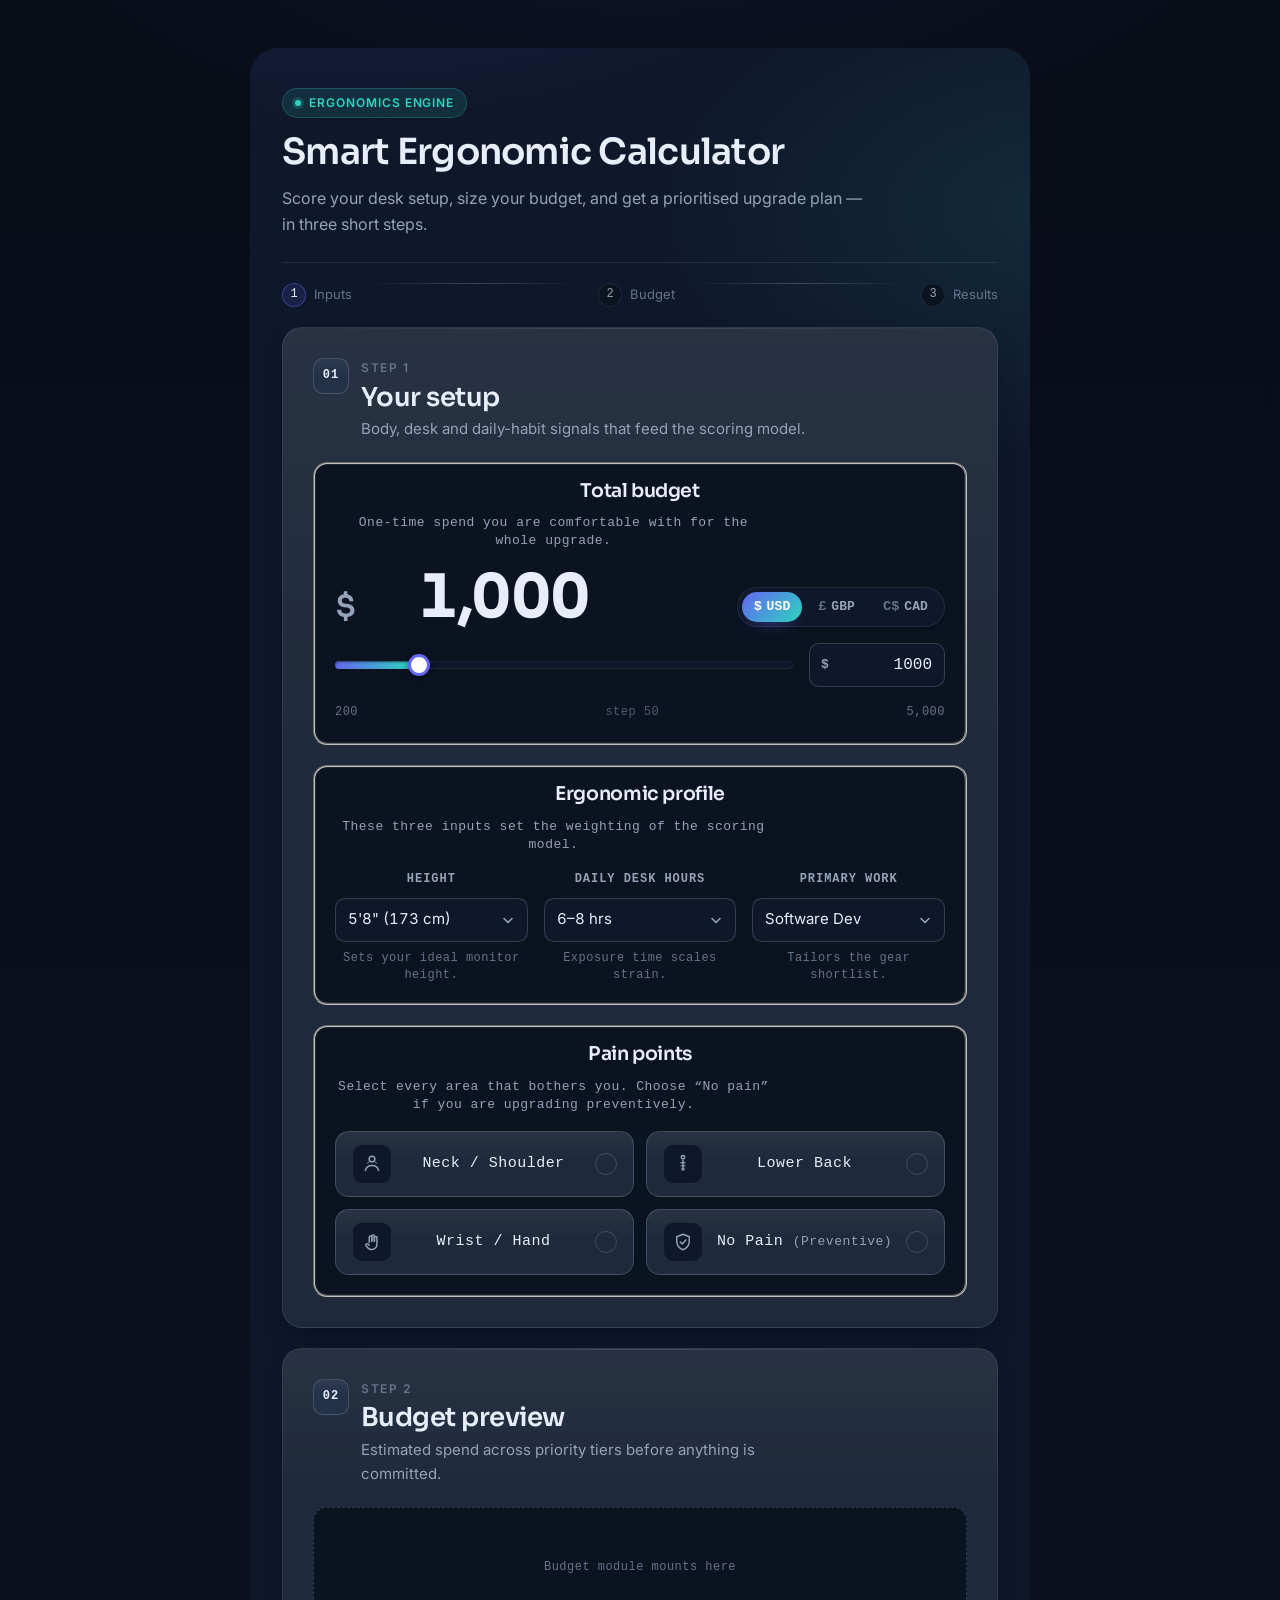
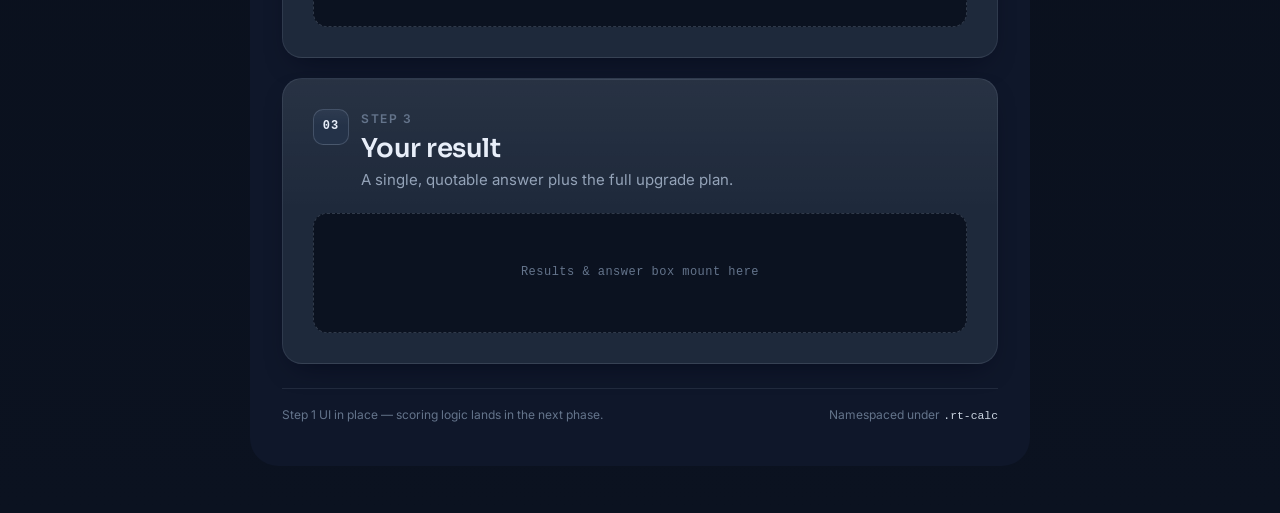
==== index.html @ cfd663d0 "Phase 2: Step 1 ergonomic profiling UI (budget, profile, pain cards) Co-authored-by: arena-agent <29" ====
<!DOCTYPE html>
<html lang="en">
<head>
  <meta charset="utf-8" />
  <meta name="viewport" content="width=device-width, initial-scale=1" />
  <title>Smart Ergonomic Calculator — Skeleton</title>
  <meta name="description" content="Step 1 scaffold: dark-mode shell and namespaced containers for the Smart Ergonomic Calculator." />

  <!-- Optional display + body faces. Falls back to the system stack offline. -->
  <link rel="preconnect" href="https://fonts.googleapis.com" />
  <link rel="preconnect" href="https://fonts.gstatic.com" crossorigin />
  <link href="https://fonts.googleapis.com/css2?family=Inter:wght@400;500;600;700&family=Sora:wght@500;600;700&display=swap" rel="stylesheet" />

  <!-- Plugin layers: tokens first, then scoped base. -->
  <link rel="stylesheet" href="assets/css/rt-tokens.css" />
  <link rel="stylesheet" href="assets/css/rt-calc.css" />

  <!-- Demo page only. Never shipped in the plugin. -->
  <link rel="stylesheet" href="assets/css/demo-page.css" />
</head>
<body class="rt-demo">
  <!--
    WordPress note: this exact block is what the shortcode / block will render.
    Everything visual is namespaced under .rt-calc, so no theme styles escape.
  -->
  <div class="rt-calc" id="rt-calculator" data-rt-calc>

    <!-- ---------- Masthead ---------- -->
    <header class="rt-calc__header">
      <span class="rt-calc__badge">Ergonomics Engine</span>
      <h1 class="rt-calc__title">Smart Ergonomic Calculator</h1>
      <p class="rt-calc__lede">
        Score your desk setup, size your budget, and get a prioritised
        upgrade plan — in three short steps.
      </p>
    </header>

    <!-- ---------- Static progress landmark ---------- -->
    <nav class="rt-calc__rail" aria-label="Calculator progress">
      <span class="rt-calc__rail-item">
        <span class="rt-calc__rail-num">1</span> Inputs
      </span>
      <span class="rt-calc__rail-sep" aria-hidden="true"></span>
      <span class="rt-calc__rail-item">
        <span class="rt-calc__rail-num">2</span> Budget
      </span>
      <span class="rt-calc__rail-sep" aria-hidden="true"></span>
      <span class="rt-calc__rail-item">
        <span class="rt-calc__rail-num">3</span> Results
      </span>
    </nav>

    <!-- ---------- Steps ---------- -->
    <div class="rt-calc__steps">

      <!-- Step 1: Inputs -->
      <section
        class="rt-calc__step"
        id="rt-step-1"
        data-step="1"
        aria-labelledby="rt-step-1-title"
      >
        <header class="rt-calc__step-head">
          <span class="rt-calc__step-index" aria-hidden="true">01</span>
          <div class="rt-calc__step-meta">
            <p class="rt-calc__step-eyebrow">Step 1</p>
            <h2 class="rt-calc__step-title" id="rt-step-1-title">Your setup</h2>
            <p class="rt-calc__step-sub">
              Body, desk and daily-habit signals that feed the scoring model.
            </p>
          </div>
        </header>

        <!-- Module mount point: Step 1 input module. -->
        <div class="rt-calc__slot" id="rt-slot-inputs">
          <form class="rt-inputs" id="rt-form-profile" novalidate>

            <!-- ========== Total budget ========== -->
            <fieldset class="rt-fieldset">
              <legend class="rt-fieldset__legend">Total budget</legend>
              <p class="rt-fieldset__hint" id="rt-budget-hint">
                One-time spend you are comfortable with for the whole upgrade.
              </p>

              <div class="rt-budget__head">
                <output
                  class="rt-budget__amount"
                  id="rt-budget-display"
                  for="rt-budget-range rt-budget-amount"
                  aria-live="polite"
                >
                  <span class="rt-cur rt-cur--usd">$</span><span class="rt-cur rt-cur--gbp">£</span><span class="rt-cur rt-cur--cad">C$</span><span class="rt-budget__value">1,000</span>
                </output>

                <div class="rt-seg" role="radiogroup" aria-label="Currency">
                  <label class="rt-seg__opt">
                    <input class="rt-seg__input rt-calc__sr-only" type="radio" name="rt-currency" id="rt-cur-usd" value="USD" checked />
                    <span class="rt-seg__label"><span aria-hidden="true">$</span> USD</span>
                  </label>
                  <label class="rt-seg__opt">
                    <input class="rt-seg__input rt-calc__sr-only" type="radio" name="rt-currency" id="rt-cur-gbp" value="GBP" />
                    <span class="rt-seg__label"><span aria-hidden="true">£</span> GBP</span>
                  </label>
                  <label class="rt-seg__opt">
                    <input class="rt-seg__input rt-calc__sr-only" type="radio" name="rt-currency" id="rt-cur-cad" value="CAD" />
                    <span class="rt-seg__label"><span aria-hidden="true">C$</span> CAD</span>
                  </label>
                </div>
              </div>

              <div class="rt-budget__control">
                <div class="rt-range-wrap">
                  <label class="rt-calc__sr-only" for="rt-budget-range">Budget amount slider</label>
                  <!-- --rt-range-fill is written by the controller in Phase 3; it mirrors value 1000. -->
                  <input
                    class="rt-range"
                    type="range"
                    id="rt-budget-range"
                    name="rt-budget-range"
                    min="200"
                    max="5000"
                    step="50"
                    value="1000"
                    style="--rt-range-fill: 16.7%"
                    aria-describedby="rt-budget-hint"
                  />
                </div>

                <div class="rt-input-group">
                  <span class="rt-input-group__prefix" aria-hidden="true"><span class="rt-cur rt-cur--usd">$</span><span class="rt-cur rt-cur--gbp">£</span><span class="rt-cur rt-cur--cad">C$</span></span>
                  <label class="rt-calc__sr-only" for="rt-budget-amount">Exact budget amount</label>
                  <input
                    class="rt-input"
                    type="number"
                    id="rt-budget-amount"
                    name="rt-budget-amount"
                    min="200"
                    max="5000"
                    step="50"
                    value="1000"
                    inputmode="numeric"
                    aria-describedby="rt-budget-hint"
                  />
                </div>
              </div>

              <p class="rt-budget__scale" id="rt-budget-scale">
                <span class="rt-budget__scale-min">200</span>
                <span class="rt-budget__scale-mid">step 50</span>
                <span class="rt-budget__scale-max">5,000</span>
              </p>
            </fieldset>

            <!-- ========== Ergonomic profile ========== -->
            <fieldset class="rt-fieldset">
              <legend class="rt-fieldset__legend">Ergonomic profile</legend>
              <p class="rt-fieldset__hint" id="rt-profile-hint">
                These three inputs set the weighting of the scoring model.
              </p>

              <div class="rt-field-grid">
                <div class="rt-field">
                  <label class="rt-field__label" for="rt-height">Height</label>
                  <div class="rt-select-wrap">
                    <select
                      class="rt-select"
                      id="rt-height"
                      name="rt-height"
                      aria-describedby="rt-height-hint"
                    >
                      <option value="152">5'0" (152 cm)</option>
                      <option value="157">5'2" (157 cm)</option>
                      <option value="163">5'4" (163 cm)</option>
                      <option value="168">5'6" (168 cm)</option>
                      <option value="173" selected>5'8" (173 cm)</option>
                      <option value="178">5'10" (178 cm)</option>
                      <option value="183">6'0" (183 cm)</option>
                      <option value="188">6'2" (188 cm)</option>
                      <option value="193">6'4" (193 cm)</option>
                    </select>
                    <svg class="rt-select__chevron" viewBox="0 0 16 16" fill="none" stroke="currentColor" stroke-width="1.6" stroke-linecap="round" stroke-linejoin="round" aria-hidden="true" focusable="false">
                      <path d="m4 6.5 4 4 4-4" />
                    </svg>
                  </div>
                  <p class="rt-field__hint" id="rt-height-hint">Sets your ideal monitor height.</p>
                </div>

                <div class="rt-field">
                  <label class="rt-field__label" for="rt-hours">Daily desk hours</label>
                  <div class="rt-select-wrap">
                    <select
                      class="rt-select"
                      id="rt-hours"
                      name="rt-hours"
                      aria-describedby="rt-hours-hint"
                    >
                      <option value="lt4">Under 4 hrs</option>
                      <option value="4to6">4–6 hrs</option>
                      <option value="6to8" selected>6–8 hrs</option>
                      <option value="8plus">8+ hrs</option>
                    </select>
                    <svg class="rt-select__chevron" viewBox="0 0 16 16" fill="none" stroke="currentColor" stroke-width="1.6" stroke-linecap="round" stroke-linejoin="round" aria-hidden="true" focusable="false">
                      <path d="m4 6.5 4 4 4-4" />
                    </svg>
                  </div>
                  <p class="rt-field__hint" id="rt-hours-hint">Exposure time scales strain.</p>
                </div>

                <div class="rt-field">
                  <label class="rt-field__label" for="rt-work">Primary work</label>
                  <div class="rt-select-wrap">
                    <select
                      class="rt-select"
                      id="rt-work"
                      name="rt-work"
                      aria-describedby="rt-work-hint"
                    >
                      <option value="software-dev" selected>Software Dev</option>
                      <option value="video-editing">Video Editing</option>
                      <option value="design">Design</option>
                      <option value="general-office">General Office</option>
                    </select>
                    <svg class="rt-select__chevron" viewBox="0 0 16 16" fill="none" stroke="currentColor" stroke-width="1.6" stroke-linecap="round" stroke-linejoin="round" aria-hidden="true" focusable="false">
                      <path d="m4 6.5 4 4 4-4" />
                    </svg>
                  </div>
                  <p class="rt-field__hint" id="rt-work-hint">Tailors the gear shortlist.</p>
                </div>
              </div>
            </fieldset>

            <!-- ========== Pain points ========== -->
            <fieldset class="rt-fieldset">
              <legend class="rt-fieldset__legend">Pain points</legend>
              <p class="rt-fieldset__hint" id="rt-pain-hint">
                Select every area that bothers you. Choose “No pain” if you are
                upgrading preventively.
              </p>

              <div class="rt-pain-grid" aria-describedby="rt-pain-hint">
                <label class="rt-pain-card">
                  <input class="rt-pain-card__input rt-calc__sr-only" type="checkbox" name="rt-pain" value="neck-shoulder" />
                  <span class="rt-pain-card__icon" aria-hidden="true">
                    <svg viewBox="0 0 24 24" fill="none" stroke="currentColor" stroke-width="1.6" stroke-linecap="round" stroke-linejoin="round" focusable="false">
                      <circle cx="12" cy="6.6" r="3.1" />
                      <path d="M4.8 19.2c.7-3.5 3.4-5.6 7.2-5.6s6.5 2.1 7.2 5.6" />
                      <path d="M8.4 9.9 6.9 11" opacity=".55" />
                      <path d="m15.6 9.9 1.5 1.1" opacity=".55" />
                    </svg>
                  </span>
                  <span class="rt-pain-card__label">Neck / Shoulder</span>
                  <span class="rt-pain-card__check" aria-hidden="true"></span>
                </label>

                <label class="rt-pain-card">
                  <input class="rt-pain-card__input rt-calc__sr-only" type="checkbox" name="rt-pain" value="lower-back" />
                  <span class="rt-pain-card__icon" aria-hidden="true">
                    <svg viewBox="0 0 24 24" fill="none" stroke="currentColor" stroke-width="1.6" stroke-linecap="round" stroke-linejoin="round" focusable="false">
                      <circle cx="12" cy="4.6" r="1.9" />
                      <path d="M12 8.2v10.6" />
                      <path d="M9.6 10.6h4.8M9.9 14h4.2M10.4 17.4h3.2" opacity=".7" />
                    </svg>
                  </span>
                  <span class="rt-pain-card__label">Lower Back</span>
                  <span class="rt-pain-card__check" aria-hidden="true"></span>
                </label>

                <label class="rt-pain-card">
                  <input class="rt-pain-card__input rt-calc__sr-only" type="checkbox" name="rt-pain" value="wrist-hand" />
                  <span class="rt-pain-card__icon" aria-hidden="true">
                    <svg viewBox="0 0 24 24" fill="none" stroke="currentColor" stroke-width="1.6" stroke-linecap="round" stroke-linejoin="round" focusable="false">
                      <path d="M9 12.4V6.9a1.4 1.4 0 0 1 2.8 0v4.4" />
                      <path d="M11.8 11.3V5.7a1.4 1.4 0 0 1 2.8 0v5.6" />
                      <path d="M14.6 11.3V7.4a1.4 1.4 0 0 1 2.8 0v7.1a5.6 5.6 0 0 1-5.6 5.6h-.9a4.4 4.4 0 0 1-3.3-1.5l-2.1-2.4a1.5 1.5 0 0 1 2.2-2l1.3 1.3" />
                    </svg>
                  </span>
                  <span class="rt-pain-card__label">Wrist / Hand</span>
                  <span class="rt-pain-card__check" aria-hidden="true"></span>
                </label>

                <!-- data-exclusive-group: the controller will clear the symptom
                     cards when this one is ticked (no JS yet). -->
                <label class="rt-pain-card rt-pain-card--preventive">
                  <input class="rt-pain-card__input rt-calc__sr-only" type="checkbox" name="rt-pain" value="no-pain" data-exclusive-group="rt-pain" />
                  <span class="rt-pain-card__icon" aria-hidden="true">
                    <svg viewBox="0 0 24 24" fill="none" stroke="currentColor" stroke-width="1.6" stroke-linecap="round" stroke-linejoin="round" focusable="false">
                      <path d="M12 3.6 5.2 6.3v5.1c0 4.2 2.8 7.3 6.8 9.1 4-1.8 6.8-4.9 6.8-9.1V6.3L12 3.6Z" />
                      <path d="m9.1 11.9 2.1 2.2 3.9-4.2" />
                    </svg>
                  </span>
                  <span class="rt-pain-card__label">No Pain <em>(Preventive)</em></span>
                  <span class="rt-pain-card__check" aria-hidden="true"></span>
                </label>
              </div>
            </fieldset>

          </form>
        </div>
      </section>

      <!-- Step 2: Budget Preview -->
      <section
        class="rt-calc__step"
        id="rt-step-2"
        data-step="2"
        aria-labelledby="rt-step-2-title"
      >
        <header class="rt-calc__step-head">
          <span class="rt-calc__step-index" aria-hidden="true">02</span>
          <div class="rt-calc__step-meta">
            <p class="rt-calc__step-eyebrow">Step 2</p>
            <h2 class="rt-calc__step-title" id="rt-step-2-title">Budget preview</h2>
            <p class="rt-calc__step-sub">
              Estimated spend across priority tiers before anything is committed.
            </p>
          </div>
        </header>

        <!-- Module mount point: budget breakdown lands here. -->
        <div class="rt-calc__slot" id="rt-slot-budget" data-empty="true">
          <span class="rt-calc__slot-hint">Budget module mounts here</span>
        </div>
      </section>

      <!-- Step 3: Results / AEO answer box -->
      <section
        class="rt-calc__step"
        id="rt-step-3"
        data-step="3"
        aria-labelledby="rt-step-3-title"
      >
        <header class="rt-calc__step-head">
          <span class="rt-calc__step-index" aria-hidden="true">03</span>
          <div class="rt-calc__step-meta">
            <p class="rt-calc__step-eyebrow">Step 3</p>
            <h2 class="rt-calc__step-title" id="rt-step-3-title">Your result</h2>
            <p class="rt-calc__step-sub">
              A single, quotable answer plus the full upgrade plan.
            </p>
          </div>
        </header>

        <!-- Module mount point: score + AEO answer box lands here. -->
        <div
          class="rt-calc__slot"
          id="rt-slot-results"
          data-empty="true"
          aria-live="polite"
        >
          <span class="rt-calc__slot-hint">Results &amp; answer box mount here</span>
        </div>
      </section>

    </div>

    <!-- ---------- Footnote ---------- -->
    <footer class="rt-calc__footer">
      <span>Step 1 UI in place — scoring logic lands in the next phase.</span>
      <span>Namespaced under <code>.rt-calc</code></span>
    </footer>

  </div>
</body>
</html>
---- assets/css/rt-tokens.css ----
/* ==========================================================================
   rt-tokens.css
   Smart Ergonomic Calculator — design tokens (layer 0)
   --------------------------------------------------------------------------
   Every token is declared on the namespaced root (.rt-calc) instead of :root,
   so the plugin never leaks variables into, or inherits them from, a theme.
   No component styles live in this file.
   ========================================================================== */

.rt-calc {
  color-scheme: dark;

  /* ---- Surfaces ---------------------------------------------------------- */
  --rt-bg: #0f172a;
  --rt-surface: #1e293b;
  --rt-surface-raised: #243248;
  --rt-surface-sunken: #0b1220;
  --rt-border: rgba(148, 163, 184, 0.14);
  --rt-border-strong: rgba(148, 163, 184, 0.28);

  /* ---- Text -------------------------------------------------------------- */
  --rt-text: #e8eef9;
  --rt-text-muted: #94a3b8;
  --rt-text-dim: #64748b;

  /* ---- Accents ----------------------------------------------------------- */
  --rt-accent: #6366f1;
  --rt-accent-strong: #4f46e5;
  --rt-accent-soft: rgba(99, 102, 241, 0.14);
  --rt-signal: #2dd4bf;
  --rt-signal-soft: rgba(45, 212, 191, 0.12);
  --rt-warn: #f59e0b;
  --rt-danger: #f87171;

  /* ---- Gradients & glows ------------------------------------------------- */
  --rt-grad-surface: linear-gradient(
    180deg,
    rgba(255, 255, 255, 0.045),
    rgba(255, 255, 255, 0) 46%
  );
  --rt-grad-accent: linear-gradient(135deg, #6366f1 0%, #2dd4bf 100%);
  --rt-grad-hairline: linear-gradient(
    90deg,
    transparent,
    rgba(148, 163, 184, 0.35),
    transparent
  );

  /* ---- Typography -------------------------------------------------------- */
  --rt-font-sans: "Inter", ui-sans-serif, system-ui, -apple-system,
    "Segoe UI", Roboto, "Helvetica Neue", Arial, sans-serif;
  --rt-font-display: "Sora", "Inter", ui-sans-serif, system-ui,
    -apple-system, "Segoe UI", sans-serif;
  --rt-font-mono: ui-monospace, SFMono-Regular, "JetBrains Mono", Menlo,
    Consolas, monospace;

  --rt-text-xs: 0.75rem;
  --rt-text-sm: 0.8125rem;
  --rt-text-base: 0.9375rem;
  --rt-text-md: 1rem;
  --rt-text-lg: clamp(1.0625rem, 0.4vw + 0.95rem, 1.1875rem);
  --rt-text-xl: clamp(1.25rem, 0.9vw + 1rem, 1.625rem);
  --rt-text-2xl: clamp(1.5rem, 1.6vw + 1.1rem, 2.25rem);

  --rt-leading-tight: 1.2;
  --rt-leading-snug: 1.4;
  --rt-leading-relaxed: 1.65;

  --rt-weight-regular: 400;
  --rt-weight-medium: 500;
  --rt-weight-semibold: 600;
  --rt-weight-bold: 700;

  --rt-tracking-tight: -0.02em;
  --rt-tracking-wide: 0.08em;
  --rt-tracking-wider: 0.14em;

  /* ---- Spacing scale (4pt) ----------------------------------------------- */
  --rt-space-1: 0.25rem;
  --rt-space-2: 0.5rem;
  --rt-space-3: 0.75rem;
  --rt-space-4: 1rem;
  --rt-space-5: 1.25rem;
  --rt-space-6: 1.5rem;
  --rt-space-8: 2rem;
  --rt-space-10: 2.5rem;
  --rt-space-12: 3rem;
  --rt-space-16: 4rem;

  /* ---- Radii ------------------------------------------------------------- */
  --rt-radius-xs: 6px;
  --rt-radius-sm: 10px;
  --rt-radius-md: 14px;
  --rt-radius-lg: 20px;
  --rt-radius-xl: 28px;
  --rt-radius-pill: 999px;

  /* ---- Elevation --------------------------------------------------------- */
  --rt-shadow-sm: 0 1px 2px rgba(2, 6, 23, 0.45);
  --rt-shadow-md: 0 12px 28px -14px rgba(2, 6, 23, 0.75);
  --rt-shadow-lg: 0 32px 64px -28px rgba(2, 6, 23, 0.9);
  --rt-glow-accent: 0 0 0 1px rgba(99, 102, 241, 0.3),
    0 18px 44px -20px rgba(99, 102, 241, 0.55);

  /* ---- Motion ------------------------------------------------------------ */
  --rt-ease: cubic-bezier(0.22, 0.61, 0.36, 1);
  --rt-ease-out: cubic-bezier(0.16, 1, 0.3, 1);
  --rt-dur-fast: 140ms;
  --rt-dur-base: 220ms;
  --rt-dur-slow: 420ms;

  /* ---- Layout ------------------------------------------------------------ */
  --rt-max-width: 780px;
  --rt-gutter: clamp(1rem, 3vw, 2rem);
  --rt-section-pad: clamp(1.25rem, 3vw, 1.875rem);
  --rt-border-width: 1px;
}
---- assets/css/rt-calc.css ----
/* ==========================================================================
   rt-calc.css
   Smart Ergonomic Calculator — scoped base + skeleton (layer 1)
   --------------------------------------------------------------------------
   Rules of engagement:
   1. Nothing outside `.rt-calc` is styled. No body/html resets, no h1-h6 base.
   2. All class names are prefixed with `rt-` so theme CSS cannot collide.
   3. This file is presentation only — no JavaScript, no component modules.
   ========================================================================== */

/* --------------------------------------------------------------------------
   1. Scoped reset
   -------------------------------------------------------------------------- */
.rt-calc,
.rt-calc *,
.rt-calc *::before,
.rt-calc *::after {
  box-sizing: border-box;
}

.rt-calc {
  margin: 0;
  padding: 0;
}

.rt-calc :where(p, h1, h2, h3, h4, figure, ol, ul, dl, dd) {
  margin: 0;
  padding: 0;
}

.rt-calc :where(ol, ul) {
  list-style: none;
}

.rt-calc :where(button, input, select, textarea) {
  font: inherit;
  color: inherit;
}

.rt-calc :where(svg) {
  display: block;
  max-width: 100%;
}

.rt-calc :where(a) {
  color: var(--rt-signal);
  text-decoration-thickness: 1px;
  text-underline-offset: 0.22em;
}

/* --------------------------------------------------------------------------
   2. Root shell
   -------------------------------------------------------------------------- */
.rt-calc {
  /* Gives the block its own stacking + containing context inside any theme. */
  position: relative;
  isolation: isolate;
  display: block;

  width: 100%;
  max-width: var(--rt-max-width);
  margin-inline: auto;
  padding: clamp(1.25rem, 4vw, 2.5rem) var(--rt-gutter);

  font-family: var(--rt-font-sans);
  font-size: var(--rt-text-base);
  font-weight: var(--rt-weight-regular);
  line-height: var(--rt-leading-relaxed);
  color: var(--rt-text);
  letter-spacing: 0;

  background-color: var(--rt-bg);
  /* Faint aurora so the flat navy never reads as a dead panel. */
  background-image:
    radial-gradient(
      60rem 30rem at 12% -10%,
      rgba(99, 102, 241, 0.16),
      transparent 60%
    ),
    radial-gradient(
      45rem 26rem at 105% 8%,
      rgba(45, 212, 191, 0.1),
      transparent 62%
    );
  border-radius: var(--rt-radius-xl);
  -webkit-font-smoothing: antialiased;
  -moz-osx-font-smoothing: grayscale;
  text-rendering: optimizeLegibility;
}

/* Headings inherit the display face; size is set per component. */
.rt-calc :where(h1, h2, h3) {
  font-family: var(--rt-font-display);
  font-weight: var(--rt-weight-semibold);
  line-height: var(--rt-leading-tight);
  letter-spacing: var(--rt-tracking-tight);
  color: var(--rt-text);
}

/* --------------------------------------------------------------------------
   3. Masthead
   -------------------------------------------------------------------------- */
.rt-calc__header {
  display: grid;
  gap: var(--rt-space-3);
  padding-bottom: var(--rt-space-6);
  border-bottom: var(--rt-border-width) solid var(--rt-border);
}

.rt-calc__badge {
  justify-self: start;
  display: inline-flex;
  align-items: center;
  gap: var(--rt-space-2);
  padding: var(--rt-space-1) var(--rt-space-3);
  font-size: var(--rt-text-xs);
  font-weight: var(--rt-weight-semibold);
  letter-spacing: var(--rt-tracking-wide);
  text-transform: uppercase;
  color: var(--rt-signal);
  background-color: var(--rt-signal-soft);
  border: var(--rt-border-width) solid rgba(45, 212, 191, 0.24);
  border-radius: var(--rt-radius-pill);
}

.rt-calc__badge::before {
  content: "";
  width: 6px;
  height: 6px;
  border-radius: 50%;
  background-color: currentColor;
  box-shadow: 0 0 0 3px rgba(45, 212, 191, 0.18);
}

.rt-calc__title {
  font-size: var(--rt-text-2xl);
  max-width: 24ch;
}

.rt-calc__lede {
  max-width: 58ch;
  font-size: var(--rt-text-md);
  color: var(--rt-text-muted);
}

/* --------------------------------------------------------------------------
   4. Static step rail (no JS — purely a progress landmark)
   -------------------------------------------------------------------------- */
.rt-calc__rail {
  display: flex;
  flex-wrap: wrap;
  gap: var(--rt-space-2) var(--rt-space-4);
  padding-block: var(--rt-space-5);
  font-size: var(--rt-text-sm);
  color: var(--rt-text-dim);
}

.rt-calc__rail-item {
  display: inline-flex;
  align-items: center;
  gap: var(--rt-space-2);
}

.rt-calc__rail-num {
  display: grid;
  place-items: center;
  width: 1.5rem;
  height: 1.5rem;
  font-family: var(--rt-font-mono);
  font-size: var(--rt-text-xs);
  color: var(--rt-text-muted);
  background-color: var(--rt-surface-sunken);
  border: var(--rt-border-width) solid var(--rt-border);
  border-radius: 50%;
}

.rt-calc__rail-item:first-child .rt-calc__rail-num {
  color: var(--rt-text);
  background-color: var(--rt-accent-soft);
  border-color: rgba(99, 102, 241, 0.42);
}

.rt-calc__rail-sep {
  flex: 1 1 1.5rem;
  min-width: 1.5rem;
  height: 1px;
  background-image: var(--rt-grad-hairline);
}

/* --------------------------------------------------------------------------
   5. Step containers
   -------------------------------------------------------------------------- */
.rt-calc__steps {
  display: grid;
  gap: var(--rt-space-5);
}

.rt-calc__step {
  position: relative;
  display: grid;
  gap: var(--rt-space-5);
  padding: var(--rt-section-pad);

  background-color: var(--rt-surface);
  background-image: var(--rt-grad-surface);
  border: var(--rt-border-width) solid var(--rt-border);
  border-radius: var(--rt-radius-lg);
  box-shadow: var(--rt-shadow-md);
}

/* Hairline highlight along the top edge of each card. */
.rt-calc__step::before {
  content: "";
  position: absolute;
  inset: 0 0 auto;
  height: 1px;
  background-image: var(--rt-grad-hairline);
  border-top-left-radius: inherit;
  border-top-right-radius: inherit;
  opacity: 0.6;
  pointer-events: none;
}

.rt-calc__step-head {
  display: flex;
  align-items: flex-start;
  gap: var(--rt-space-3);
}

.rt-calc__step-index {
  flex: none;
  display: grid;
  place-items: center;
  min-width: 2.25rem;
  height: 2.25rem;
  padding-inline: var(--rt-space-2);

  font-family: var(--rt-font-mono);
  font-size: var(--rt-text-xs);
  font-weight: var(--rt-weight-semibold);
  letter-spacing: var(--rt-tracking-wide);
  color: var(--rt-text);

  background-image: var(--rt-grad-surface);
  background-color: var(--rt-surface-raised);
  border: var(--rt-border-width) solid var(--rt-border-strong);
  border-radius: var(--rt-radius-sm);
}

.rt-calc__step-meta {
  display: grid;
  gap: var(--rt-space-1);
  min-width: 0;
}

.rt-calc__step-eyebrow {
  font-size: var(--rt-text-xs);
  font-weight: var(--rt-weight-semibold);
  letter-spacing: var(--rt-tracking-wider);
  text-transform: uppercase;
  color: var(--rt-text-dim);
}

.rt-calc__step-title {
  font-size: var(--rt-text-xl);
}

.rt-calc__step-sub {
  font-size: var(--rt-text-base);
  color: var(--rt-text-muted);
  max-width: 52ch;
}

/* --------------------------------------------------------------------------
   6. Mount points — intentionally empty until their modules land
   -------------------------------------------------------------------------- */
.rt-calc__slot {
  display: grid;
  place-items: center;
  min-height: 7.5rem;
  padding: var(--rt-space-4);

  font-family: var(--rt-font-mono);
  font-size: var(--rt-text-xs);
  letter-spacing: 0.04em;
  color: var(--rt-text-dim);
  text-align: center;

  background-color: var(--rt-surface-sunken);
  border: 1px dashed var(--rt-border-strong);
  border-radius: var(--rt-radius-md);
}

/* Empty slots show their hint; populated slots drop straight into the layout. */
.rt-calc__slot:not([data-empty="true"]) {
  display: block;
  min-height: 0;
  padding: 0;
  background: none;
  border: 0;
}

.rt-calc__slot[data-empty="true"] > :not(.rt-calc__slot-hint) {
  display: none;
}

.rt-calc__slot-hint {
  max-width: 34ch;
  line-height: var(--rt-leading-snug);
}

/* --------------------------------------------------------------------------
   7. Footnote
   -------------------------------------------------------------------------- */
.rt-calc__footer {
  display: flex;
  flex-wrap: wrap;
  gap: var(--rt-space-2) var(--rt-space-4);
  justify-content: space-between;
  margin-top: var(--rt-space-6);
  padding-top: var(--rt-space-4);
  font-size: var(--rt-text-xs);
  color: var(--rt-text-dim);
  border-top: var(--rt-border-width) solid var(--rt-border);
}

/* --------------------------------------------------------------------------
   8. States & preferences
   -------------------------------------------------------------------------- */
.rt-calc :where(a, button, input, select, textarea, [tabindex]):focus-visible {
  outline: 2px solid var(--rt-signal);
  outline-offset: 2px;
  border-radius: var(--rt-radius-xs);
}

/* Screen-reader utility, scoped to the plugin. */
.rt-calc__sr-only {
  position: absolute;
  width: 1px;
  height: 1px;
  margin: -1px;
  padding: 0;
  overflow: hidden;
  clip-path: inset(50%);
  white-space: nowrap;
  border: 0;
}

@media (prefers-reduced-motion: reduce) {
  .rt-calc *,
  .rt-calc *::before,
  .rt-calc *::after {
    animation-duration: 0.01ms !important;
    animation-iteration-count: 1 !important;
    transition-duration: 0.01ms !important;
    scroll-behavior: auto !important;
  }
}

/* ==========================================================================
   9. STEP 1 — ERGONOMIC PROFILING
   --------------------------------------------------------------------------
   Module styles for #rt-slot-inputs. Still presentation-only: nothing here
   depends on JS. Selection states are driven by :checked where CSS alone can
   express them; the slider track fill uses --rt-range-fill (defaulted below)
   so the controller only has to write one custom property later.
   ========================================================================== */

.rt-inputs {
  display: grid;
  gap: var(--rt-space-5);
}

/* --------------------------------------------------------------------------
   9.1 Fieldsets — sections inside the Step 1 card
   -------------------------------------------------------------------------- */
.rt-fieldset {
  display: grid;
  gap: var(--rt-space-4);
  min-width: 0; /* stops fieldsets from refusing to shrink in grid/flex */
  margin: 0;
  padding: var(--rt-space-5);
  padding-top: var(--rt-space-4);

  background-color: var(--rt-surface-sunken);
  /* Inset ring instead of a real border: a legend would otherwise notch a
     border, and this keeps the panel edge pixel-identical in every engine. */
  box-shadow: inset 0 0 0 var(--rt-border-width) var(--rt-border);
  border-radius: var(--rt-radius-md);
}

.rt-fieldset__legend {
  /* Floated out of the border so it reads as a section label, not a notch. */
  float: left;
  width: 100%;
  margin: 0;
  padding: 0;
  font-family: var(--rt-font-display);
  font-size: var(--rt-text-lg);
  font-weight: var(--rt-weight-semibold);
  line-height: var(--rt-leading-tight);
  letter-spacing: var(--rt-tracking-tight);
  color: var(--rt-text);
}

.rt-fieldset__legend + * {
  clear: both;
}

.rt-fieldset__hint {
  margin-top: calc(var(--rt-space-1) * -1);
  font-size: var(--rt-text-sm);
  line-height: var(--rt-leading-snug);
  color: var(--rt-text-muted);
  max-width: 56ch;
}

/* --------------------------------------------------------------------------
   9.2 Budget head — big amount + currency toggle
   -------------------------------------------------------------------------- */
.rt-budget__head {
  display: flex;
  flex-wrap: wrap;
  align-items: flex-end;
  justify-content: space-between;
  gap: var(--rt-space-4);
}

.rt-budget__amount {
  display: inline-flex;
  align-items: baseline;
  gap: 0.08em;
  font-family: var(--rt-font-display);
  font-size: clamp(2.5rem, 8vw, 3.75rem);
  font-weight: var(--rt-weight-bold);
  line-height: 1;
  letter-spacing: -0.03em;
  font-variant-numeric: tabular-nums;
  color: var(--rt-text);
}

.rt-budget__value {
  /* Tabular + fixed min-width keeps the digits from jittering on change. */
  min-width: 5ch;
  text-align: right;
}

/* Currency glyphs: exactly one is visible, chosen by :has() on the radios.
   Fallback (no :has()) simply shows all three glyphs — layout still holds. */
.rt-cur {
  font-size: 0.52em;
  font-weight: var(--rt-weight-semibold);
  color: var(--rt-text-muted);
}

.rt-cur--gbp,
.rt-cur--cad {
  display: none;
}

.rt-calc:has(#rt-cur-gbp:checked) .rt-cur--usd,
.rt-calc:has(#rt-cur-cad:checked) .rt-cur--usd,
.rt-calc:has(#rt-cur-gbp:checked) .rt-cur--cad,
.rt-calc:has(#rt-cur-cad:checked) .rt-cur--gbp {
  display: none;
}

.rt-calc:has(#rt-cur-gbp:checked) .rt-cur--gbp,
.rt-calc:has(#rt-cur-cad:checked) .rt-cur--cad {
  display: inline;
}

/* --------------------------------------------------------------------------
   9.3 Segmented control — currency
   -------------------------------------------------------------------------- */
.rt-seg {
  display: inline-flex;
  gap: var(--rt-space-1);
  padding: var(--rt-space-1);
  background-color: var(--rt-bg);
  border: var(--rt-border-width) solid var(--rt-border);
  border-radius: var(--rt-radius-pill);
  box-shadow: var(--rt-shadow-sm);
}

.rt-seg__opt {
  display: flex;
  cursor: pointer;
}

.rt-seg__label {
  display: inline-flex;
  align-items: center;
  gap: 0.35em;
  padding: var(--rt-space-2) var(--rt-space-3);
  font-size: var(--rt-text-sm);
  font-weight: var(--rt-weight-semibold);
  line-height: 1;
  letter-spacing: 0.01em;
  color: var(--rt-text-muted);
  border-radius: var(--rt-radius-pill);
  transition: color var(--rt-dur-fast) var(--rt-ease),
    background-color var(--rt-dur-fast) var(--rt-ease);
}

.rt-seg__label > span {
  font-size: 1.05em;
  color: var(--rt-text-dim);
  transition: color var(--rt-dur-fast) var(--rt-ease);
}

.rt-seg__opt:hover .rt-seg__label {
  color: var(--rt-text);
  background-color: rgba(148, 163, 184, 0.08);
}

.rt-seg__input:checked + .rt-seg__label {
  color: #fff;
  background-color: var(--rt-accent);
  background-image: var(--rt-grad-accent);
  box-shadow: 0 6px 18px -10px rgba(99, 102, 241, 0.9);
}

.rt-seg__input:checked + .rt-seg__label > span {
  color: #fff;
}

.rt-seg__input:focus-visible + .rt-seg__label {
  outline: 2px solid var(--rt-signal);
  outline-offset: 2px;
}

/* --------------------------------------------------------------------------
   9.4 Budget control — slider + synced number input
   -------------------------------------------------------------------------- */
.rt-budget__control {
  display: grid;
  gap: var(--rt-space-4);
  align-items: center;
}

.rt-range-wrap {
  display: flex;
  align-items: center;
  min-width: 0;
}

/* Base field chrome, shared by the number input. */
.rt-input {
  width: 100%;
  min-height: 2.75rem;
  padding: var(--rt-space-2) var(--rt-space-3);
  font-family: var(--rt-font-mono);
  font-size: var(--rt-text-md);
  font-weight: var(--rt-weight-medium);
  font-variant-numeric: tabular-nums;
  color: var(--rt-text);
  text-align: right;
  background-color: var(--rt-bg);
  border: var(--rt-border-width) solid var(--rt-border-strong);
  border-radius: var(--rt-radius-sm);
  transition: border-color var(--rt-dur-fast) var(--rt-ease),
    box-shadow var(--rt-dur-fast) var(--rt-ease);
}

.rt-input:hover {
  border-color: rgba(148, 163, 184, 0.4);
}

.rt-input:focus {
  outline: none;
  border-color: var(--rt-accent);
  box-shadow: 0 0 0 3px var(--rt-accent-soft);
}

/* Kill the spinner: value is stepped by the slider and keyboard arrows. */
.rt-input::-webkit-outer-spin-button,
.rt-input::-webkit-inner-spin-button {
  -webkit-appearance: none;
  appearance: none;
  margin: 0;
}

.rt-input[type="number"] {
  -moz-appearance: textfield;
  appearance: textfield;
}

.rt-input-group {
  position: relative;
  display: flex;
  align-items: center;
  flex: 0 0 auto;
  width: 8.5rem;
}

.rt-input-group__prefix {
  position: absolute;
  left: var(--rt-space-3);
  font-family: var(--rt-font-mono);
  font-size: var(--rt-text-sm);
  color: var(--rt-text-muted);
  pointer-events: none;
}

.rt-input-group .rt-input {
  padding-left: 2.6rem;
}

.rt-input-group__prefix .rt-cur {
  font-size: 1em;
  color: var(--rt-text-muted);
}

/* Custom range — track, fill and thumb. */
.rt-range {
  --rt-range-fill: 16.7%; /* default: (1000 - 200) / (5000 - 200) */
  width: 100%;
  height: 1.75rem;
  margin: 0;
  padding: 0;
  background: transparent;
  -webkit-appearance: none;
  appearance: none;
  cursor: pointer;
}

.rt-range::-webkit-slider-runnable-track {
  height: 0.5rem;
  border-radius: var(--rt-radius-pill);
  background-color: var(--rt-bg);
  background-image: linear-gradient(
      90deg,
      var(--rt-accent) 0%,
      var(--rt-signal) 100%
    ),
    linear-gradient(var(--rt-bg), var(--rt-bg));
  background-repeat: no-repeat;
  background-size: var(--rt-range-fill) 100%, 100% 100%;
  box-shadow: inset 0 0 0 1px var(--rt-border),
    inset 0 1px 2px rgba(2, 6, 23, 0.7);
}

.rt-range::-moz-range-track {
  height: 0.5rem;
  border-radius: var(--rt-radius-pill);
  background-color: var(--rt-bg);
  box-shadow: inset 0 0 0 1px var(--rt-border),
    inset 0 1px 2px rgba(2, 6, 23, 0.7);
}

.rt-range::-moz-range-progress {
  height: 0.5rem;
  border-radius: var(--rt-radius-pill);
  background-image: var(--rt-grad-accent);
}

.rt-range::-webkit-slider-thumb {
  -webkit-appearance: none;
  appearance: none;
  width: 1.375rem;
  height: 1.375rem;
  margin-top: -0.4375rem; /* (track 8px - thumb 22px) / 2 */
  border-radius: 50%;
  background-color: #fff;
  border: 3px solid var(--rt-accent);
  box-shadow: 0 2px 10px -2px rgba(2, 6, 23, 0.9),
    0 0 0 0 rgba(99, 102, 241, 0.35);
  transition: box-shadow var(--rt-dur-fast) var(--rt-ease),
    transform var(--rt-dur-fast) var(--rt-ease);
}

.rt-range::-moz-range-thumb {
  width: 1.375rem;
  height: 1.375rem;
  border-radius: 50%;
  background-color: #fff;
  border: 3px solid var(--rt-accent);
  box-shadow: 0 2px 10px -2px rgba(2, 6, 23, 0.9);
  transition: box-shadow var(--rt-dur-fast) var(--rt-ease),
    transform var(--rt-dur-fast) var(--rt-ease);
}

.rt-range:hover::-webkit-slider-thumb {
  box-shadow: 0 2px 10px -2px rgba(2, 6, 23, 0.9),
    0 0 0 6px rgba(99, 102, 241, 0.16);
}

.rt-range:hover::-moz-range-thumb {
  box-shadow: 0 2px 10px -2px rgba(2, 6, 23, 0.9),
    0 0 0 6px rgba(99, 102, 241, 0.16);
}

.rt-range:focus-visible {
  /* The thumb carries the ring; a boxy outline around the whole strip reads
     as a bug on a full-bleed slider. */
  outline: none;
}

.rt-range:focus-visible::-webkit-slider-thumb {
  outline: 2px solid var(--rt-signal);
  outline-offset: 3px;
}

.rt-range:focus-visible::-moz-range-thumb {
  outline: 2px solid var(--rt-signal);
  outline-offset: 3px;
}

.rt-budget__scale {
  display: flex;
  justify-content: space-between;
  gap: var(--rt-space-3);
  font-family: var(--rt-font-mono);
  font-size: var(--rt-text-xs);
  letter-spacing: 0.04em;
  color: var(--rt-text-dim);
}

.rt-budget__scale-mid {
  color: var(--rt-text-dim);
  opacity: 0.75;
}

/* --------------------------------------------------------------------------
   9.5 Field grid — dropdowns
   -------------------------------------------------------------------------- */
.rt-field-grid {
  display: grid;
  grid-template-columns: 1fr;
  gap: var(--rt-space-4);
}

.rt-field {
  display: grid;
  gap: var(--rt-space-2);
  min-width: 0;
}

.rt-field__label {
  font-size: var(--rt-text-xs);
  font-weight: var(--rt-weight-semibold);
  letter-spacing: var(--rt-tracking-wide);
  text-transform: uppercase;
  color: var(--rt-text-muted);
}

.rt-field__hint {
  font-size: var(--rt-text-xs);
  line-height: var(--rt-leading-snug);
  color: var(--rt-text-dim);
}

.rt-select-wrap {
  position: relative;
  display: block;
}

.rt-select {
  width: 100%;
  min-height: 2.75rem;
  padding: var(--rt-space-2) 2.5rem var(--rt-space-2) var(--rt-space-3);
  font-family: var(--rt-font-sans);
  font-size: var(--rt-text-base);
  font-variant-numeric: tabular-nums;
  color: var(--rt-text);
  background-color: var(--rt-bg);
  border: var(--rt-border-width) solid var(--rt-border-strong);
  border-radius: var(--rt-radius-sm);
  -webkit-appearance: none;
  appearance: none;
  cursor: pointer;
  transition: border-color var(--rt-dur-fast) var(--rt-ease),
    box-shadow var(--rt-dur-fast) var(--rt-ease);
}

.rt-select:hover {
  border-color: rgba(148, 163, 184, 0.4);
}

.rt-select:focus {
  outline: none;
  border-color: var(--rt-accent);
  box-shadow: 0 0 0 3px var(--rt-accent-soft);
}

/* Native dropdown list stays legible in dark mode on Chrome/Edge. */
.rt-select option {
  color: var(--rt-text);
  background-color: var(--rt-surface);
}

.rt-select__chevron {
  position: absolute;
  top: 50%;
  right: var(--rt-space-3);
  width: 1rem;
  height: 1rem;
  transform: translateY(-50%);
  color: var(--rt-text-muted);
  pointer-events: none;
}

/* --------------------------------------------------------------------------
   9.6 Pain-point cards
   -------------------------------------------------------------------------- */
.rt-pain-grid {
  display: grid;
  grid-template-columns: minmax(0, 1fr);
  gap: var(--rt-space-3);
}

.rt-pain-card {
  position: relative;
  display: grid;
  grid-template-columns: auto 1fr auto;
  align-items: center;
  gap: var(--rt-space-3);
  padding: var(--rt-space-3) var(--rt-space-4);
  cursor: pointer;

  background-color: var(--rt-surface);
  background-image: var(--rt-grad-surface);
  border: var(--rt-border-width) solid var(--rt-border-strong);
  border-radius: var(--rt-radius-md);
  transition: border-color var(--rt-dur-fast) var(--rt-ease),
    background-color var(--rt-dur-fast) var(--rt-ease),
    box-shadow var(--rt-dur-fast) var(--rt-ease),
    transform var(--rt-dur-fast) var(--rt-ease);
}

.rt-pain-card:hover {
  border-color: rgba(148, 163, 184, 0.42);
  transform: translateY(-1px);
}

.rt-pain-card__icon {
  display: grid;
  place-items: center;
  width: 2.5rem;
  height: 2.5rem;
  color: var(--rt-text-muted);
  background-color: var(--rt-bg);
  border: var(--rt-border-width) solid var(--rt-border);
  border-radius: var(--rt-radius-sm);
  transition: color var(--rt-dur-fast) var(--rt-ease),
    background-color var(--rt-dur-fast) var(--rt-ease),
    border-color var(--rt-dur-fast) var(--rt-ease);
}

.rt-pain-card__icon svg {
  width: 1.375rem;
  height: 1.375rem;
}

.rt-pain-card__label {
  font-size: var(--rt-text-base);
  font-weight: var(--rt-weight-medium);
  line-height: var(--rt-leading-snug);
  color: var(--rt-text);
}

.rt-pain-card__label em {
  font-style: normal;
  font-size: var(--rt-text-sm);
  font-weight: var(--rt-weight-regular);
  color: var(--rt-text-muted);
}

/* Check indicator — a ring that fills and pops a tick when checked. */
.rt-pain-card__check {
  position: relative;
  display: grid;
  place-items: center;
  width: 1.375rem;
  height: 1.375rem;
  border: 1.5px solid var(--rt-border-strong);
  border-radius: 50%;
  transition: background-color var(--rt-dur-fast) var(--rt-ease),
    border-color var(--rt-dur-fast) var(--rt-ease);
}

.rt-pain-card__check::after {
  content: "";
  width: 0.55rem;
  height: 0.3rem;
  border-left: 2px solid #fff;
  border-bottom: 2px solid #fff;
  transform: rotate(-45deg) scale(0.5) translateY(-1px);
  opacity: 0;
  transition: opacity var(--rt-dur-fast) var(--rt-ease),
    transform var(--rt-dur-fast) var(--rt-ease);
}

.rt-pain-card__input:checked ~ .rt-pain-card__check {
  background-image: var(--rt-grad-accent);
  border-color: transparent;
}

.rt-pain-card__input:checked ~ .rt-pain-card__check::after {
  opacity: 1;
  transform: rotate(-45deg) scale(1) translateY(-1px);
}

/* Selected card treatment */
.rt-pain-card:has(.rt-pain-card__input:checked) {
  border-color: rgba(99, 102, 241, 0.55);
  background-color: var(--rt-surface-raised);
  box-shadow: var(--rt-glow-accent);
}

.rt-pain-card:has(.rt-pain-card__input:checked) .rt-pain-card__icon {
  color: var(--rt-signal);
  background-color: var(--rt-accent-soft);
  border-color: rgba(99, 102, 241, 0.4);
}

/* Fallback for engines without :has() */
.rt-pain-card__input:checked ~ .rt-pain-card__icon {
  color: var(--rt-signal);
  background-color: var(--rt-accent-soft);
  border-color: rgba(99, 102, 241, 0.4);
}

/* Preventive option reads as the calm choice, not as a fourth symptom. */
.rt-pain-card--preventive:has(.rt-pain-card__input:checked) {
  border-color: rgba(45, 212, 191, 0.5);
  box-shadow: 0 0 0 1px rgba(45, 212, 191, 0.28),
    0 18px 44px -22px rgba(45, 212, 191, 0.5);
}

.rt-pain-card--preventive:has(.rt-pain-card__input:checked)
  .rt-pain-card__icon {
  color: var(--rt-signal);
  background-color: var(--rt-signal-soft);
  border-color: rgba(45, 212, 191, 0.36);
}

.rt-pain-card--preventive
  .rt-pain-card__input:checked
  ~ .rt-pain-card__check {
  background-image: linear-gradient(135deg, #2dd4bf 0%, #22b8a3 100%);
}

/* Keyboard focus ring on the card itself (the input is visually hidden). */
.rt-pain-card:has(.rt-pain-card__input:focus-visible) {
  outline: 2px solid var(--rt-signal);
  outline-offset: 2px;
}

/* Engines without :has() get a focus-within ring so focus is never invisible. */
@supports not selector(:has(*)) {
  .rt-pain-card:focus-within {
    outline: 2px solid var(--rt-signal);
    outline-offset: 2px;
  }
}

/* --------------------------------------------------------------------------
   9.7 Step 1 responsive behaviour
   -------------------------------------------------------------------------- */
@media (min-width: 30rem) {
  .rt-budget__control {
    grid-template-columns: minmax(0, 1fr) auto;
  }
}

@media (min-width: 30rem) {
  /* Four options -> a balanced 2x2 block; three columns would orphan one. */
  .rt-pain-grid {
    grid-template-columns: repeat(2, minmax(0, 1fr));
  }
}

@media (min-width: 44rem) {
  .rt-field-grid {
    grid-template-columns: repeat(3, minmax(0, 1fr));
  }
}

@media (max-width: 26rem) {
  .rt-seg {
    width: 100%;
  }

  .rt-seg__opt {
    flex: 1;
  }

  .rt-seg__label {
    justify-content: center;
    width: 100%;
  }

  .rt-budget__head {
    gap: var(--rt-space-3);
  }

  .rt-input-group {
    width: 100%;
  }
}

/* Touch targets: the icon-only parts of the cards are never the only hit area,
   but bump padding on coarse pointers for comfortable tapping. */
@media (pointer: coarse) {
  .rt-pain-card {
    padding-block: var(--rt-space-4);
  }

  .rt-seg__label {
    padding-block: var(--rt-space-3);
  }
}
---- assets/css/demo-page.css ----
/* ==========================================================================
   demo-page.css
   Preview harness ONLY — not part of the shipped plugin.
   Centers the calculator on a dark canvas so the skeleton can be reviewed.
   ========================================================================== */

.rt-demo {
  margin: 0;
  min-height: 100vh;
  padding: clamp(1rem, 4vw, 3rem);
  background-color: #080d18;
  background-image:
    radial-gradient(70rem 40rem at 50% -12%, rgba(99, 102, 241, 0.12), transparent 65%),
    linear-gradient(180deg, #080d18, #0b1220);
}

.rt-demo code {
  font-family: ui-monospace, SFMono-Regular, Menlo, Consolas, monospace;
  font-size: 0.95em;
  color: #cbd5e1;
}
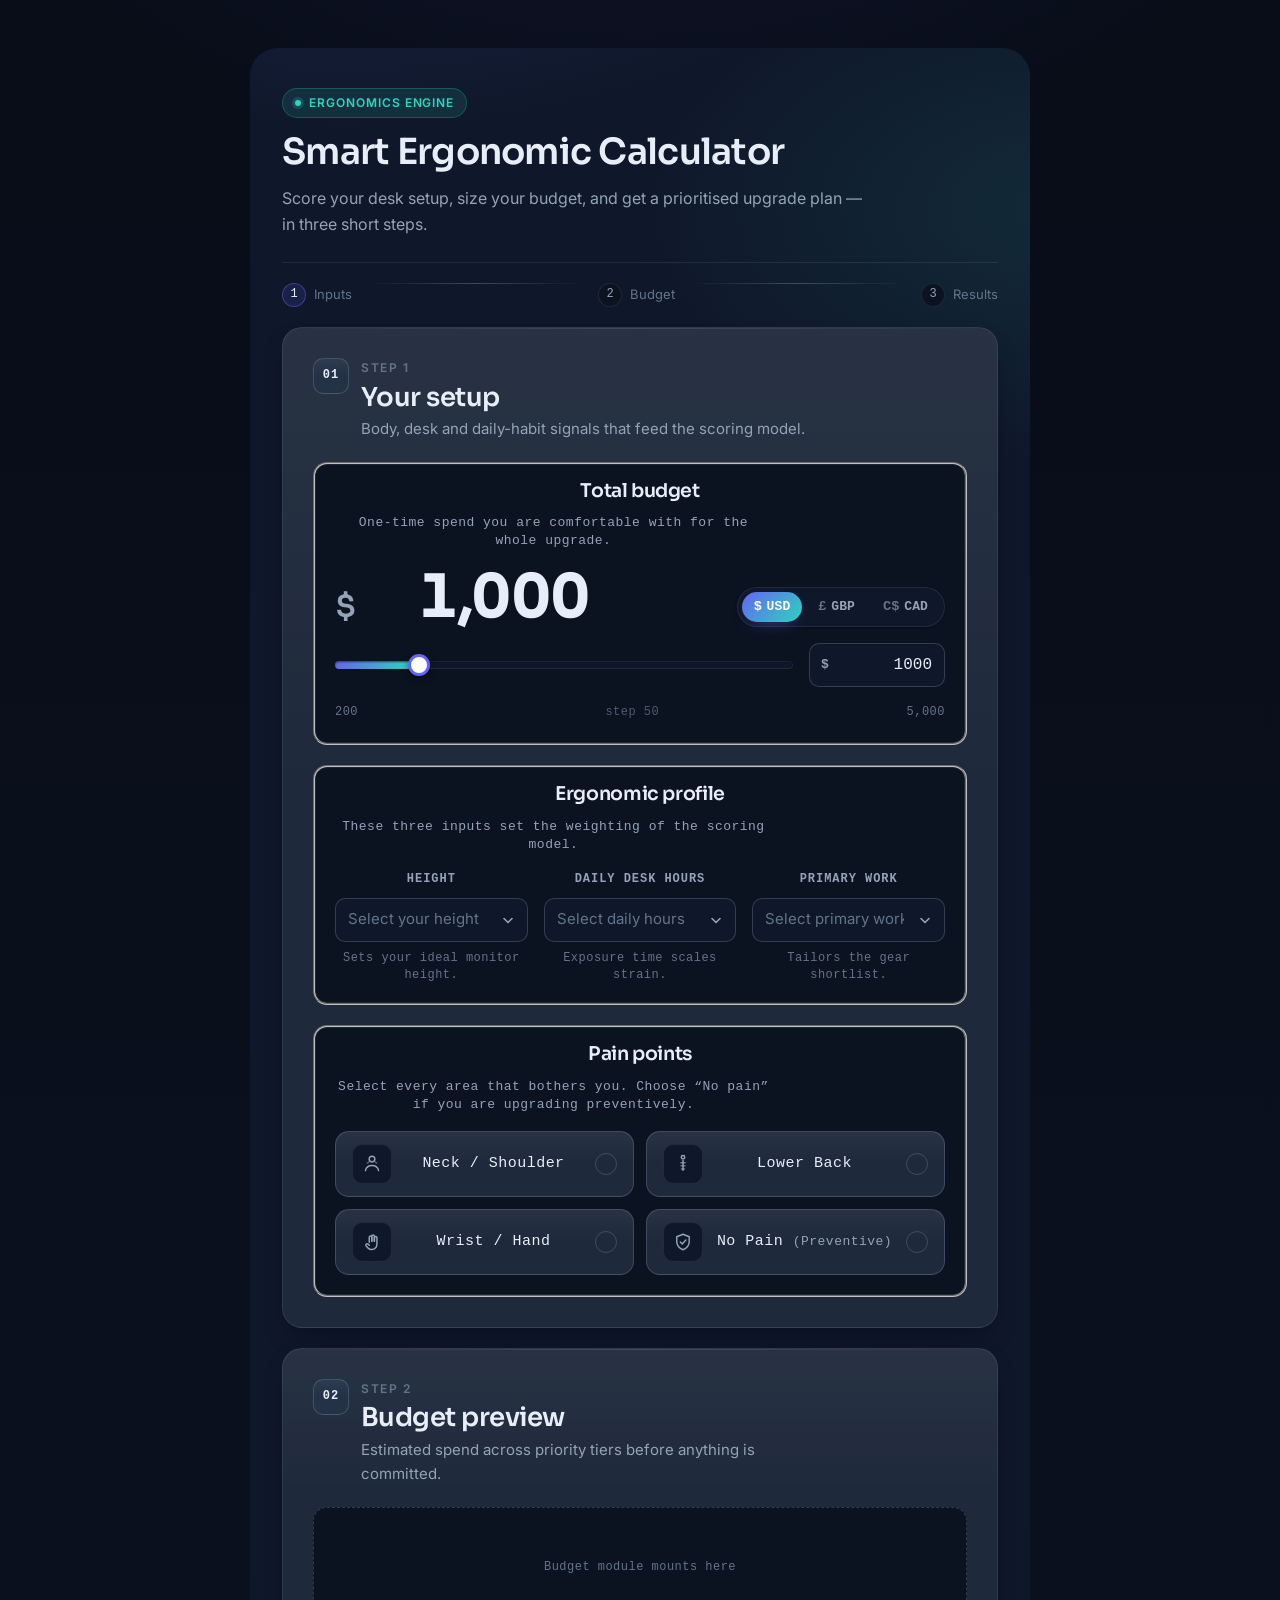
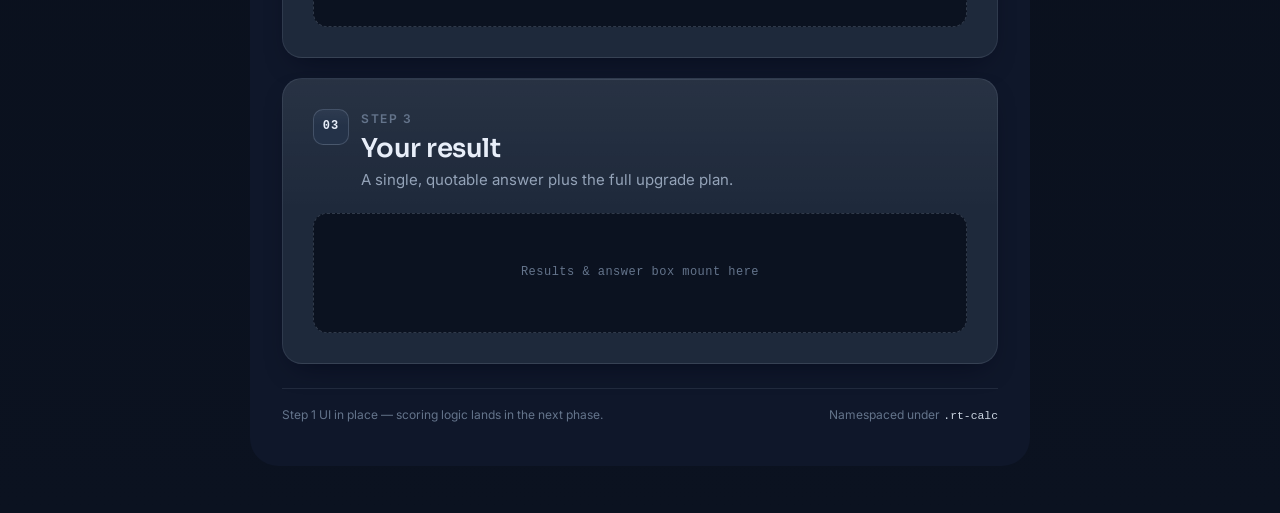
==== commit c24eebd6: "Phase 3: Step 1 controller — state, budget/currency sync, pain exclusivity, height maths Co-authored" ====
--- a/index.html
+++ b/index.html
@@ -168,11 +168,12 @@
                       name="rt-height"
                       aria-describedby="rt-height-hint"
                     >
+                      <option value="" disabled selected>Select your height</option>
                       <option value="152">5'0" (152 cm)</option>
                       <option value="157">5'2" (157 cm)</option>
                       <option value="163">5'4" (163 cm)</option>
                       <option value="168">5'6" (168 cm)</option>
-                      <option value="173" selected>5'8" (173 cm)</option>
+                      <option value="173">5'8" (173 cm)</option>
                       <option value="178">5'10" (178 cm)</option>
                       <option value="183">6'0" (183 cm)</option>
                       <option value="188">6'2" (188 cm)</option>
@@ -194,9 +195,10 @@
                       name="rt-hours"
                       aria-describedby="rt-hours-hint"
                     >
+                      <option value="" disabled selected>Select daily hours</option>
                       <option value="lt4">Under 4 hrs</option>
                       <option value="4to6">4–6 hrs</option>
-                      <option value="6to8" selected>6–8 hrs</option>
+                      <option value="6to8">6–8 hrs</option>
                       <option value="8plus">8+ hrs</option>
                     </select>
                     <svg class="rt-select__chevron" viewBox="0 0 16 16" fill="none" stroke="currentColor" stroke-width="1.6" stroke-linecap="round" stroke-linejoin="round" aria-hidden="true" focusable="false">
@@ -215,7 +217,8 @@
                       name="rt-work"
                       aria-describedby="rt-work-hint"
                     >
-                      <option value="software-dev" selected>Software Dev</option>
+                      <option value="" disabled selected>Select primary work</option>
+                      <option value="software-dev">Software Dev</option>
                       <option value="video-editing">Video Editing</option>
                       <option value="design">Design</option>
                       <option value="general-office">General Office</option>
@@ -360,5 +363,7 @@
     </footer>
 
   </div>
+  <!-- Step 1 controller. `defer` keeps parse unblocked and runs after the DOM. -->
+  <script src="assets/js/rt-calc.js" defer></script>
 </body>
 </html>
--- a/assets/css/rt-calc.css
+++ b/assets/css/rt-calc.css
@@ -1012,3 +1012,34 @@
     padding-block: var(--rt-space-3);
   }
 }
+
+/* ==========================================================================
+   10. JS ENHANCEMENT HOOKS
+   --------------------------------------------------------------------------
+   The controller sets data-currency on .rt-calc. These rules reproduce the
+   glyph swap for engines without :has(), and mute the unselected placeholder
+   so an empty select cannot be mistaken for a chosen value.
+   ========================================================================== */
+
+.rt-calc[data-currency] .rt-cur--gbp,
+.rt-calc[data-currency] .rt-cur--cad {
+  display: none;
+}
+
+.rt-calc[data-currency] .rt-cur--usd {
+  display: inline;
+}
+
+.rt-calc[data-currency="GBP"] .rt-cur--usd,
+.rt-calc[data-currency="CAD"] .rt-cur--usd {
+  display: none;
+}
+
+.rt-calc[data-currency="GBP"] .rt-cur--gbp,
+.rt-calc[data-currency="CAD"] .rt-cur--cad {
+  display: inline;
+}
+
+.rt-select:has(option[value=""]:checked) {
+  color: var(--rt-text-dim);
+}
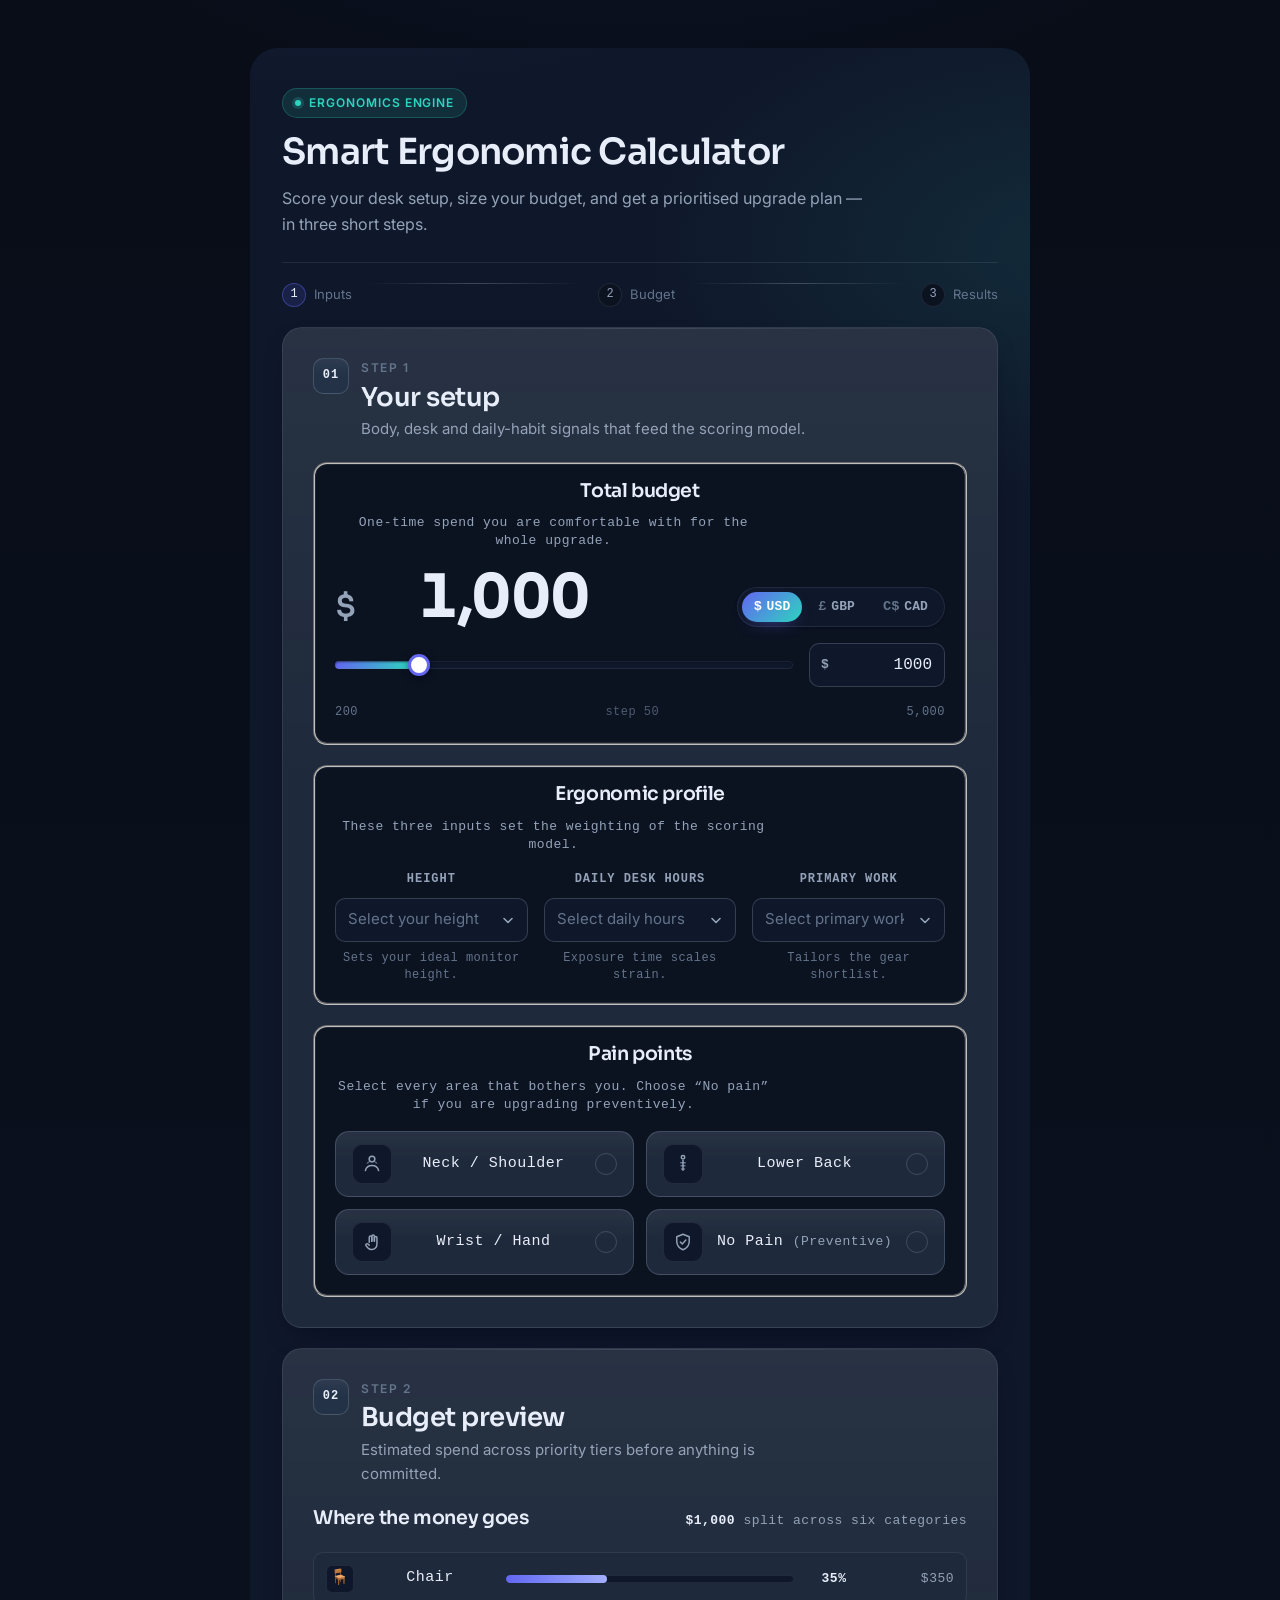
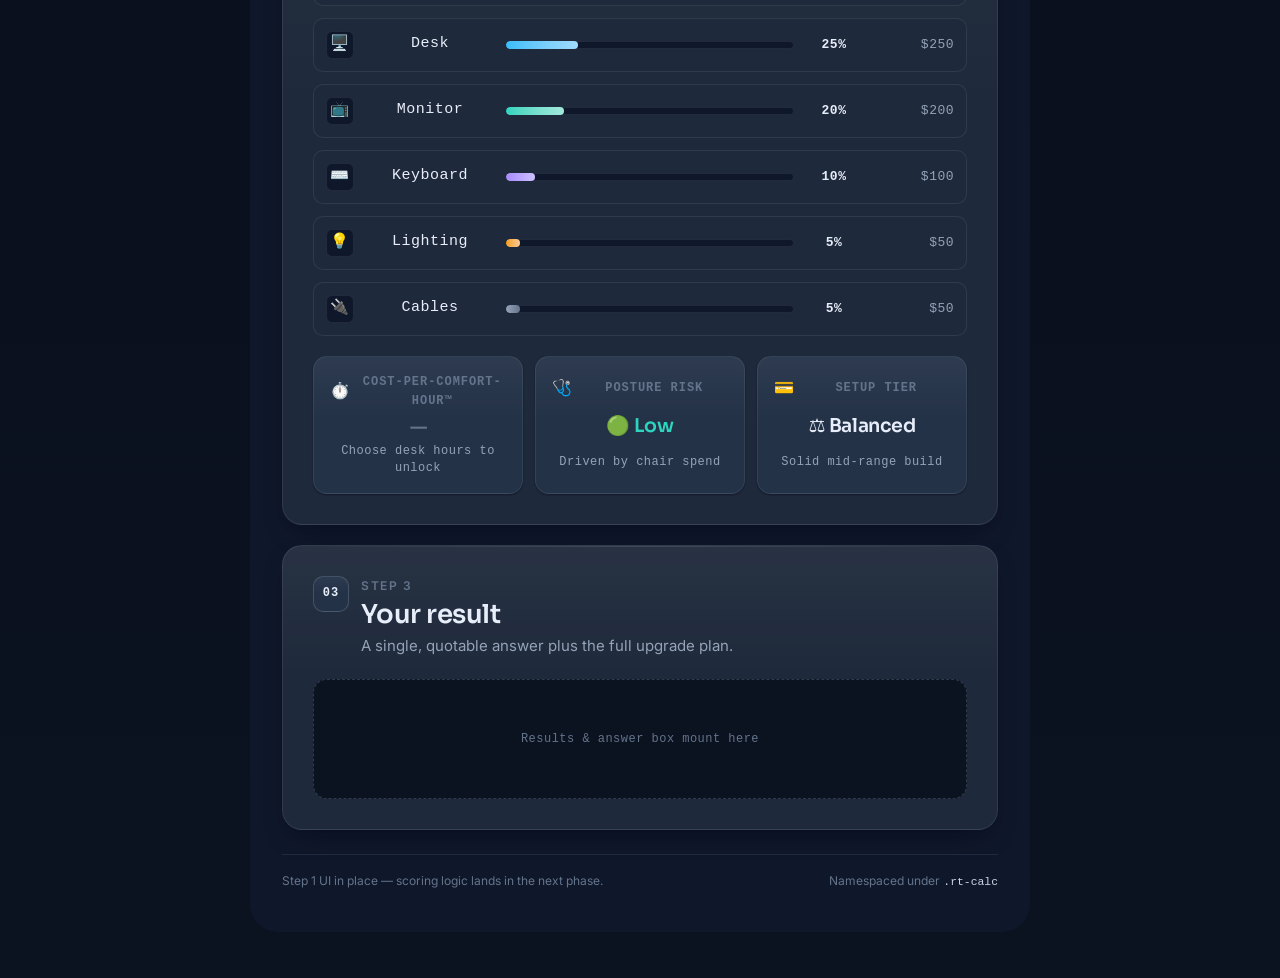
==== commit a664f507: "Phase 5: Step 2 budget-preview UI — allocation bars and metric chips Co-authored-by: arena-agent <29" ====
--- a/index.html
+++ b/index.html
@@ -319,9 +319,152 @@
           </div>
         </header>
 
-        <!-- Module mount point: budget breakdown lands here. -->
-        <div class="rt-calc__slot" id="rt-slot-budget" data-empty="true">
-          <span class="rt-calc__slot-hint">Budget module mounts here</span>
+        <!-- Module mount point: Step 2 budget preview. -->
+        <div class="rt-calc__slot" id="rt-slot-budget">
+          <!--
+            Static values below mirror the default state (USD 1,000, baseline
+            35/25/20/10/5/5 split) so the panel reads correctly before JS runs
+            and stays usable if the script fails to load.
+          -->
+          <div class="rt-preview" id="rt-budget-preview">
+
+            <!-- ===== Allocation bars ===== -->
+            <div class="rt-preview__head">
+              <h3 class="rt-preview__title">Where the money goes</h3>
+              <p class="rt-preview__meta">
+                <span class="rt-preview__total" id="rt-alloc-total">$1,000</span>
+                split across six categories
+              </p>
+            </div>
+
+            <ul class="rt-alloc" id="rt-alloc-list">
+                <li class="rt-alloc__row" data-category="chair">
+                  <span class="rt-alloc__icon" aria-hidden="true">🪑</span>
+                  <span class="rt-alloc__label" id="rt-cat-chair-label">Chair</span>
+                  <span
+                    class="rt-alloc__track"
+                    role="progressbar"
+                    aria-labelledby="rt-cat-chair-label"
+                    aria-valuemin="0"
+                    aria-valuemax="100"
+                    aria-valuenow="35"
+                    aria-valuetext="Chair 35%"
+                  >
+                    <span class="rt-alloc__bar" style="--rt-alloc: 35%"></span>
+                  </span>
+                  <span class="rt-alloc__pct" id="rt-cat-chair-pct">35%</span>
+                  <span class="rt-alloc__amount" id="rt-cat-chair-amount">$350</span>
+                </li>
+                <li class="rt-alloc__row" data-category="desk">
+                  <span class="rt-alloc__icon" aria-hidden="true">🖥️</span>
+                  <span class="rt-alloc__label" id="rt-cat-desk-label">Desk</span>
+                  <span
+                    class="rt-alloc__track"
+                    role="progressbar"
+                    aria-labelledby="rt-cat-desk-label"
+                    aria-valuemin="0"
+                    aria-valuemax="100"
+                    aria-valuenow="25"
+                    aria-valuetext="Desk 25%"
+                  >
+                    <span class="rt-alloc__bar" style="--rt-alloc: 25%"></span>
+                  </span>
+                  <span class="rt-alloc__pct" id="rt-cat-desk-pct">25%</span>
+                  <span class="rt-alloc__amount" id="rt-cat-desk-amount">$250</span>
+                </li>
+                <li class="rt-alloc__row" data-category="monitor">
+                  <span class="rt-alloc__icon" aria-hidden="true">📺</span>
+                  <span class="rt-alloc__label" id="rt-cat-monitor-label">Monitor</span>
+                  <span
+                    class="rt-alloc__track"
+                    role="progressbar"
+                    aria-labelledby="rt-cat-monitor-label"
+                    aria-valuemin="0"
+                    aria-valuemax="100"
+                    aria-valuenow="20"
+                    aria-valuetext="Monitor 20%"
+                  >
+                    <span class="rt-alloc__bar" style="--rt-alloc: 20%"></span>
+                  </span>
+                  <span class="rt-alloc__pct" id="rt-cat-monitor-pct">20%</span>
+                  <span class="rt-alloc__amount" id="rt-cat-monitor-amount">$200</span>
+                </li>
+                <li class="rt-alloc__row" data-category="keyboard">
+                  <span class="rt-alloc__icon" aria-hidden="true">⌨️</span>
+                  <span class="rt-alloc__label" id="rt-cat-keyboard-label">Keyboard</span>
+                  <span
+                    class="rt-alloc__track"
+                    role="progressbar"
+                    aria-labelledby="rt-cat-keyboard-label"
+                    aria-valuemin="0"
+                    aria-valuemax="100"
+                    aria-valuenow="10"
+                    aria-valuetext="Keyboard 10%"
+                  >
+                    <span class="rt-alloc__bar" style="--rt-alloc: 10%"></span>
+                  </span>
+                  <span class="rt-alloc__pct" id="rt-cat-keyboard-pct">10%</span>
+                  <span class="rt-alloc__amount" id="rt-cat-keyboard-amount">$100</span>
+                </li>
+                <li class="rt-alloc__row" data-category="lighting">
+                  <span class="rt-alloc__icon" aria-hidden="true">💡</span>
+                  <span class="rt-alloc__label" id="rt-cat-lighting-label">Lighting</span>
+                  <span
+                    class="rt-alloc__track"
+                    role="progressbar"
+                    aria-labelledby="rt-cat-lighting-label"
+                    aria-valuemin="0"
+                    aria-valuemax="100"
+                    aria-valuenow="5"
+                    aria-valuetext="Lighting 5%"
+                  >
+                    <span class="rt-alloc__bar" style="--rt-alloc: 5%"></span>
+                  </span>
+                  <span class="rt-alloc__pct" id="rt-cat-lighting-pct">5%</span>
+                  <span class="rt-alloc__amount" id="rt-cat-lighting-amount">$50</span>
+                </li>
+                <li class="rt-alloc__row" data-category="cables">
+                  <span class="rt-alloc__icon" aria-hidden="true">🔌</span>
+                  <span class="rt-alloc__label" id="rt-cat-cables-label">Cables</span>
+                  <span
+                    class="rt-alloc__track"
+                    role="progressbar"
+                    aria-labelledby="rt-cat-cables-label"
+                    aria-valuemin="0"
+                    aria-valuemax="100"
+                    aria-valuenow="5"
+                    aria-valuetext="Cables 5%"
+                  >
+                    <span class="rt-alloc__bar" style="--rt-alloc: 5%"></span>
+                  </span>
+                  <span class="rt-alloc__pct" id="rt-cat-cables-pct">5%</span>
+                  <span class="rt-alloc__amount" id="rt-cat-cables-amount">$50</span>
+                </li>
+            </ul>
+
+            <!-- ===== Metric chips ===== -->
+            <ul class="rt-chips">
+              <li class="rt-chip" data-metric="cpch">
+                <span class="rt-chip__icon" aria-hidden="true">⏱️</span>
+                <span class="rt-chip__label">Cost-Per-Comfort-Hour™</span>
+                <span class="rt-chip__value" id="rt-metric-cpch">—</span>
+                <span class="rt-chip__note" id="rt-metric-cpch-note">Choose desk hours</span>
+              </li>
+              <li class="rt-chip" data-metric="risk">
+                <span class="rt-chip__icon" aria-hidden="true">🩺</span>
+                <span class="rt-chip__label">Posture risk</span>
+                <span class="rt-chip__value" id="rt-metric-risk">🟢 Low</span>
+                <span class="rt-chip__note" id="rt-metric-risk-note">Chair spend in range</span>
+              </li>
+              <li class="rt-chip" data-metric="tier">
+                <span class="rt-chip__icon" aria-hidden="true">💳</span>
+                <span class="rt-chip__label">Setup tier</span>
+                <span class="rt-chip__value" id="rt-metric-tier">⚖️ Balanced</span>
+                <span class="rt-chip__note" id="rt-metric-tier-note">Solid mid-range build</span>
+              </li>
+            </ul>
+
+          </div>
         </div>
       </section>
 
--- a/assets/css/rt-tokens.css
+++ b/assets/css/rt-tokens.css
@@ -31,6 +31,8 @@
   --rt-signal-soft: rgba(45, 212, 191, 0.12);
   --rt-warn: #f59e0b;
   --rt-danger: #f87171;
+  --rt-info: #38bdf8;
+  --rt-violet: #a78bfa;
 
   /* ---- Gradients & glows ------------------------------------------------- */
   --rt-grad-surface: linear-gradient(
--- a/assets/css/rt-calc.css
+++ b/assets/css/rt-calc.css
@@ -1043,3 +1043,283 @@
 .rt-select:has(option[value=""]:checked) {
   color: var(--rt-text-dim);
 }
+
+/* ==========================================================================
+   11. STEP 2 — BUDGET PREVIEW (allocation bars + metric chips)
+   --------------------------------------------------------------------------
+   Progress bars read their width from --rt-alloc (set inline by JS, defaulted
+   in CSS so the static markup renders correctly with no script). Only `width`
+   animates, so the paint stays cheap on every slider tick.
+   ========================================================================== */
+
+.rt-preview {
+  display: grid;
+  gap: var(--rt-space-5);
+}
+
+.rt-preview__head {
+  display: flex;
+  flex-wrap: wrap;
+  align-items: baseline;
+  justify-content: space-between;
+  gap: var(--rt-space-1) var(--rt-space-4);
+}
+
+.rt-preview__title {
+  font-size: var(--rt-text-lg);
+}
+
+.rt-preview__meta {
+  font-size: var(--rt-text-sm);
+  color: var(--rt-text-muted);
+}
+
+.rt-preview__total {
+  font-family: var(--rt-font-mono);
+  font-weight: var(--rt-weight-semibold);
+  font-variant-numeric: tabular-nums;
+  color: var(--rt-text);
+}
+
+/* --------------------------------------------------------------------------
+   11.1 Allocation rows
+   -------------------------------------------------------------------------- */
+.rt-alloc {
+  display: grid;
+  gap: var(--rt-space-3);
+}
+
+.rt-alloc__row {
+  display: grid;
+  grid-template-columns: auto minmax(0, 1fr) auto auto;
+  grid-template-areas:
+    "icon label pct amount"
+    "track track track track";
+  align-items: center;
+  gap: var(--rt-space-2) var(--rt-space-3);
+  padding: var(--rt-space-3);
+  background-color: var(--rt-surface);
+  border: var(--rt-border-width) solid var(--rt-border);
+  border-radius: var(--rt-radius-sm);
+  transition: border-color var(--rt-dur-fast) var(--rt-ease);
+}
+
+.rt-alloc__row:hover {
+  border-color: var(--rt-border-strong);
+}
+
+.rt-alloc__icon {
+  grid-area: icon;
+  display: grid;
+  place-items: center;
+  width: 1.75rem;
+  height: 1.75rem;
+  font-size: 0.95rem;
+  line-height: 1;
+  background-color: var(--rt-bg);
+  border: var(--rt-border-width) solid var(--rt-border);
+  border-radius: var(--rt-radius-xs);
+}
+
+.rt-alloc__label {
+  grid-area: label;
+  min-width: 0;
+  font-size: var(--rt-text-base);
+  font-weight: var(--rt-weight-medium);
+  color: var(--rt-text);
+  overflow: hidden;
+  text-overflow: ellipsis;
+  white-space: nowrap;
+}
+
+.rt-alloc__pct {
+  grid-area: pct;
+  font-family: var(--rt-font-mono);
+  font-size: var(--rt-text-sm);
+  font-weight: var(--rt-weight-semibold);
+  font-variant-numeric: tabular-nums;
+  color: var(--rt-text);
+}
+
+.rt-alloc__amount {
+  grid-area: amount;
+  min-width: 4.5ch;
+  font-family: var(--rt-font-mono);
+  font-size: var(--rt-text-sm);
+  font-variant-numeric: tabular-nums;
+  text-align: right;
+  color: var(--rt-text-muted);
+}
+
+/* ---- track + animated bar ---- */
+.rt-alloc__track {
+  grid-area: track;
+  position: relative;
+  display: block;
+  width: 100%;
+  height: 0.5rem;
+  overflow: hidden;
+  background-color: var(--rt-bg);
+  border-radius: var(--rt-radius-pill);
+  box-shadow: inset 0 0 0 1px var(--rt-border);
+}
+
+.rt-alloc__bar {
+  display: block;
+  width: var(--rt-alloc, 0%);
+  height: 100%;
+  border-radius: inherit;
+  background-image: linear-gradient(
+    90deg,
+    var(--rt-cat-from, var(--rt-accent)),
+    var(--rt-cat-to, var(--rt-accent))
+  );
+  /* The one thing allowed to animate here: width, on every value change. */
+  transition: width 0.4s ease;
+  will-change: width;
+}
+
+/* Per-category hue, derived from tokens so rebranding stays a one-file job. */
+.rt-alloc__row[data-category="chair"] {
+  --rt-cat-from: var(--rt-accent);
+  --rt-cat-to: color-mix(in oklab, var(--rt-accent) 55%, #fff);
+}
+
+.rt-alloc__row[data-category="desk"] {
+  --rt-cat-from: var(--rt-info);
+  --rt-cat-to: color-mix(in oklab, var(--rt-info) 55%, #fff);
+}
+
+.rt-alloc__row[data-category="monitor"] {
+  --rt-cat-from: var(--rt-signal);
+  --rt-cat-to: color-mix(in oklab, var(--rt-signal) 55%, #fff);
+}
+
+.rt-alloc__row[data-category="keyboard"] {
+  --rt-cat-from: var(--rt-violet);
+  --rt-cat-to: color-mix(in oklab, var(--rt-violet) 55%, #fff);
+}
+
+.rt-alloc__row[data-category="lighting"] {
+  --rt-cat-from: var(--rt-warn);
+  --rt-cat-to: color-mix(in oklab, var(--rt-warn) 55%, #fff);
+}
+
+.rt-alloc__row[data-category="cables"] {
+  --rt-cat-from: var(--rt-text-muted);
+  --rt-cat-to: var(--rt-text-dim);
+}
+
+/* --------------------------------------------------------------------------
+   11.2 Metric chips
+   -------------------------------------------------------------------------- */
+.rt-chips {
+  display: grid;
+  grid-template-columns: minmax(0, 1fr);
+  gap: var(--rt-space-3);
+}
+
+.rt-chip {
+  display: grid;
+  grid-template-columns: auto minmax(0, 1fr);
+  grid-template-areas:
+    "icon label"
+    "value value"
+    "note note";
+  align-items: center;
+  gap: var(--rt-space-1) var(--rt-space-2);
+  padding: var(--rt-space-4);
+
+  background-color: var(--rt-surface-raised);
+  background-image: var(--rt-grad-surface);
+  border: var(--rt-border-width) solid var(--rt-border);
+  border-radius: var(--rt-radius-md);
+  box-shadow: var(--rt-shadow-sm);
+}
+
+.rt-chip__icon {
+  grid-area: icon;
+  font-size: 1rem;
+  line-height: 1;
+}
+
+.rt-chip__label {
+  grid-area: label;
+  font-size: var(--rt-text-xs);
+  font-weight: var(--rt-weight-semibold);
+  letter-spacing: var(--rt-tracking-wide);
+  text-transform: uppercase;
+  color: var(--rt-text-dim);
+}
+
+.rt-chip__value {
+  grid-area: value;
+  font-family: var(--rt-font-display);
+  font-size: var(--rt-text-xl);
+  font-weight: var(--rt-weight-semibold);
+  font-variant-numeric: tabular-nums;
+  line-height: var(--rt-leading-tight);
+  letter-spacing: var(--rt-tracking-tight);
+  color: var(--rt-text);
+}
+
+.rt-chip__note {
+  grid-area: note;
+  font-size: var(--rt-text-xs);
+  line-height: var(--rt-leading-snug);
+  color: var(--rt-text-muted);
+}
+
+/* Value colour reflects the metric's verdict. */
+.rt-chip[data-tone="positive"] .rt-chip__value {
+  color: var(--rt-signal);
+}
+
+.rt-chip[data-tone="caution"] .rt-chip__value {
+  color: var(--rt-warn);
+}
+
+.rt-chip[data-tone="danger"] .rt-chip__value {
+  color: var(--rt-danger);
+}
+
+.rt-chip[data-tone="muted"] .rt-chip__value {
+  color: var(--rt-text-dim);
+}
+
+/* --------------------------------------------------------------------------
+   11.3 Step 2 responsive behaviour
+   -------------------------------------------------------------------------- */
+@media (min-width: 30rem) {
+  .rt-alloc__row {
+    grid-template-columns: auto minmax(5rem, 8rem) minmax(0, 1fr) 3.5rem 5rem;
+    grid-template-areas: "icon label track pct amount";
+  }
+}
+
+@media (min-width: 44rem) {
+  .rt-chips {
+    grid-template-columns: repeat(3, minmax(0, 1fr));
+  }
+}
+
+@media (max-width: 22rem) {
+  .rt-alloc__row {
+    grid-template-columns: auto minmax(0, 1fr) auto;
+    grid-template-areas:
+      "icon label pct"
+      "track track track"
+      "amount amount amount";
+  }
+
+  .rt-alloc__amount {
+    text-align: left;
+  }
+}
+
+/* Chips read as a quiet summary; keep their type from overwhelming the card. */
+@media (min-width: 44rem) {
+  .rt-chip__value {
+    font-size: var(--rt-text-lg);
+  }
+}
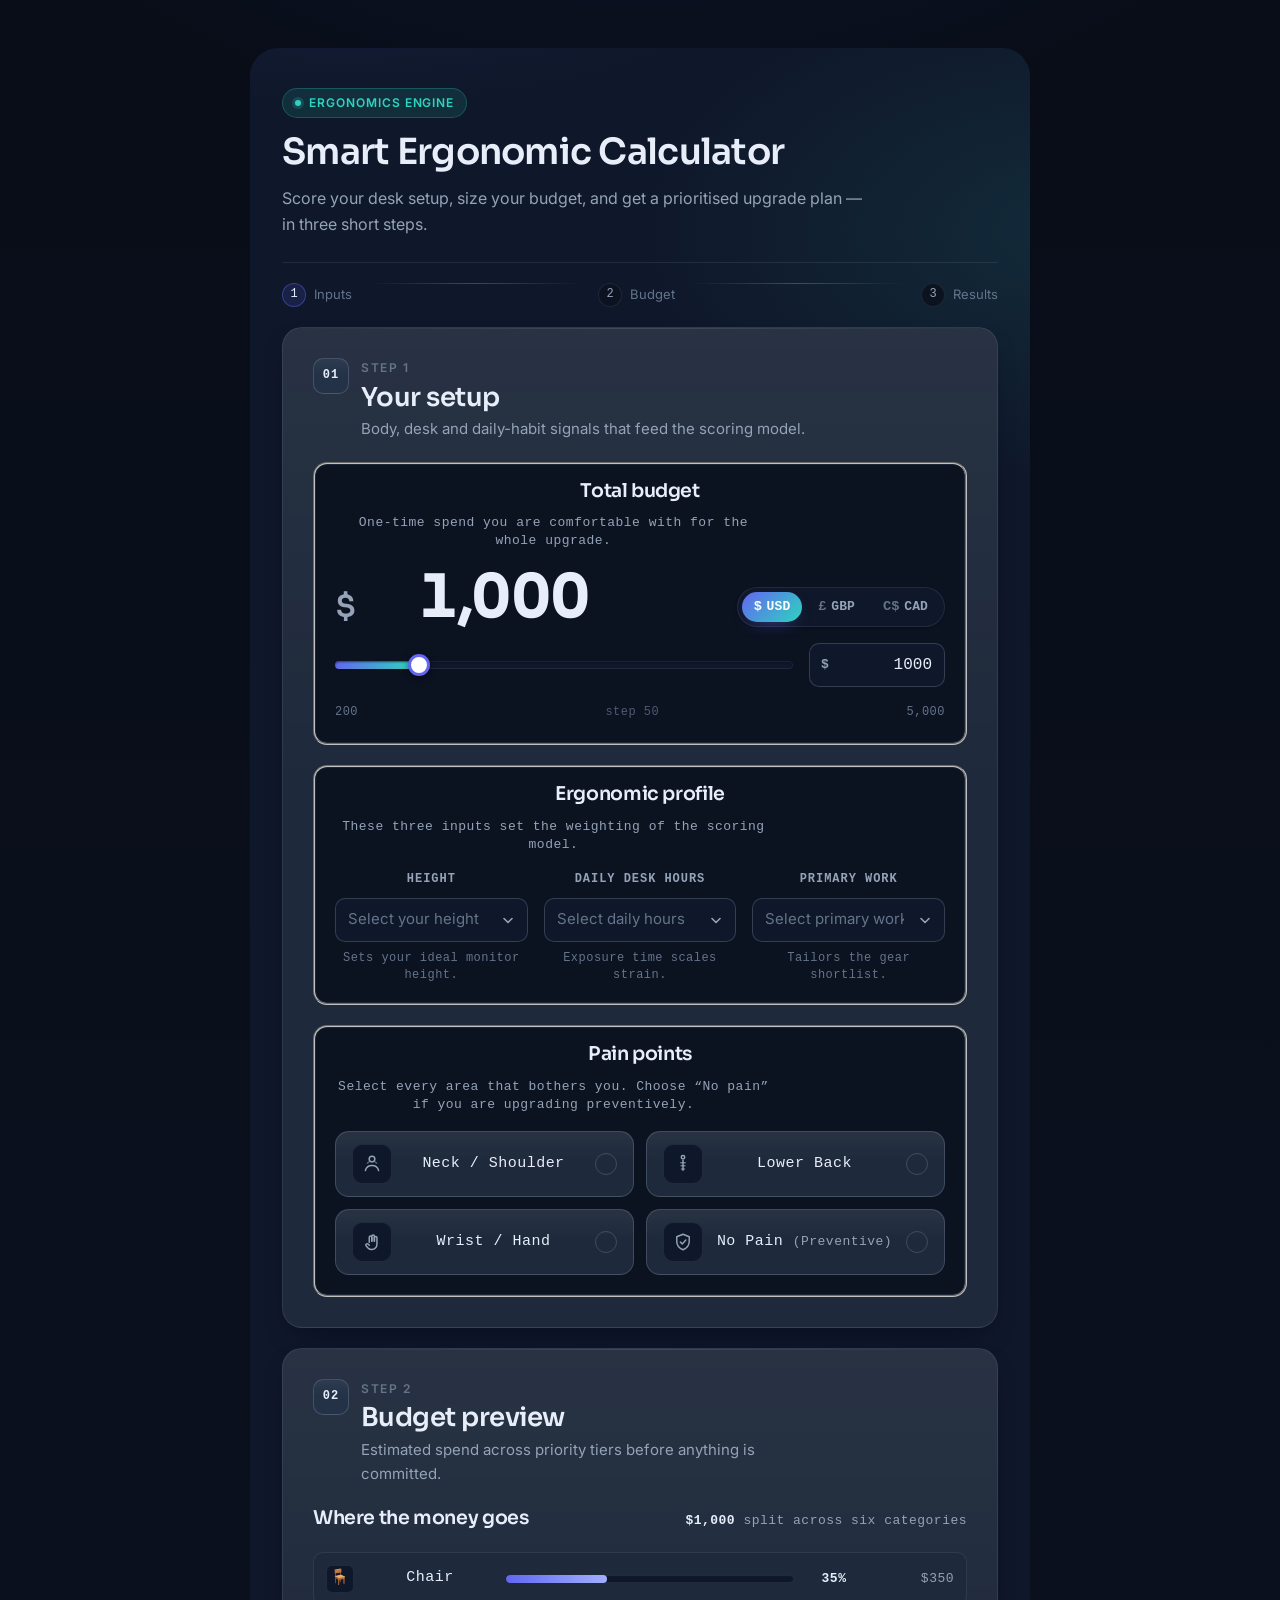
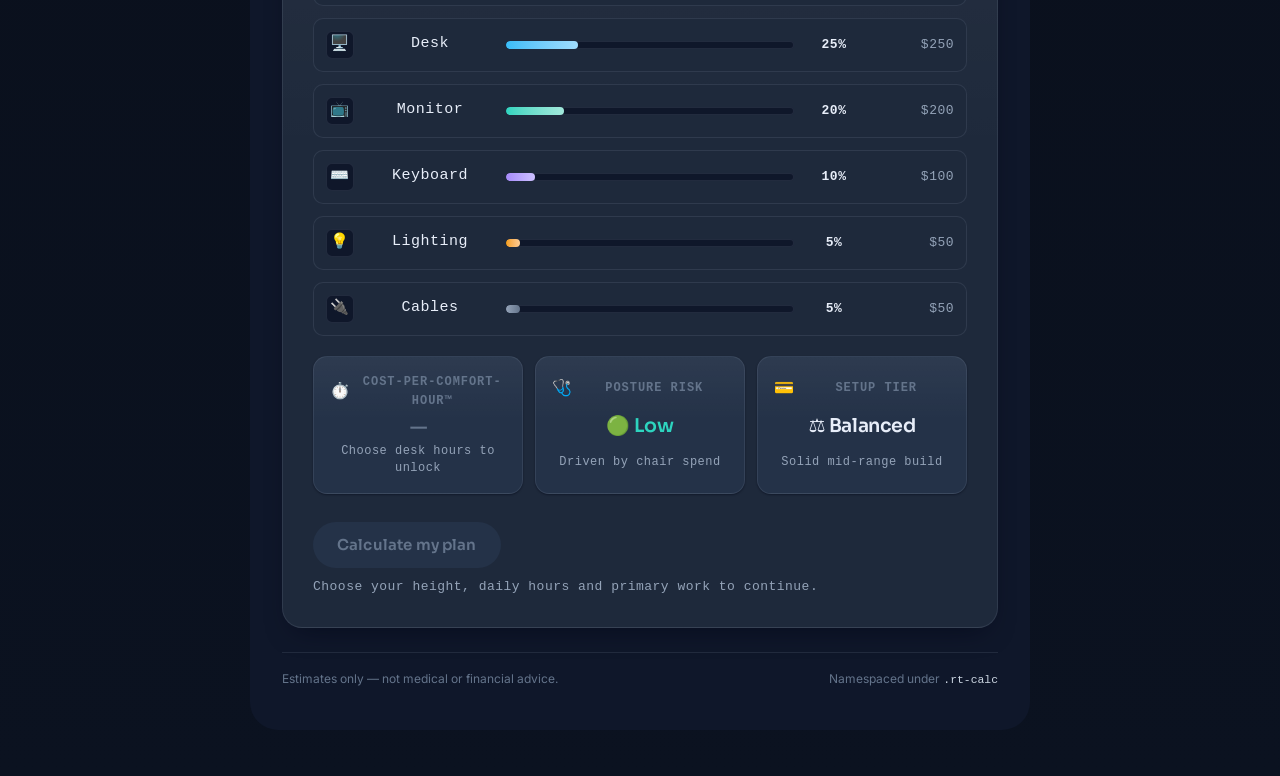
==== commit 41af35c1: "Phase 6: Step 3 AEO answer box, gear shortlist, and affiliate disclosure Co-authored-by: arena-agent" ====
--- a/index.html
+++ b/index.html
@@ -464,16 +464,34 @@
               </li>
             </ul>
 
+            <!-- ===== Reveal control ===== -->
+            <div class="rt-actions">
+              <button
+                class="rt-btn rt-btn--primary"
+                id="rt-calculate"
+                type="button"
+                aria-controls="rt-step-3"
+                disabled
+              >
+                Calculate my plan
+              </button>
+              <p class="rt-actions__hint" id="rt-calculate-hint" aria-live="polite">
+                Choose your height, daily hours and primary work to continue.
+              </p>
+            </div>
+
           </div>
         </div>
       </section>
 
       <!-- Step 3: Results / AEO answer box -->
+      <!-- Revealed by the "Calculate my plan" button once inputs are valid. -->
       <section
-        class="rt-calc__step"
+        class="rt-calc__step rt-calc__step--results"
         id="rt-step-3"
         data-step="3"
         aria-labelledby="rt-step-3-title"
+        hidden
       >
         <header class="rt-calc__step-head">
           <span class="rt-calc__step-index" aria-hidden="true">03</span>
@@ -486,14 +504,48 @@
           </div>
         </header>
 
-        <!-- Module mount point: score + AEO answer box lands here. -->
-        <div
-          class="rt-calc__slot"
-          id="rt-slot-results"
-          data-empty="true"
-          aria-live="polite"
-        >
-          <span class="rt-calc__slot-hint">Results &amp; answer box mount here</span>
+        <!-- Module mount point: Step 3 results (AEO answer + gear shortlist). -->
+        <div class="rt-calc__slot" id="rt-slot-results">
+          <div class="rt-results" id="rt-results">
+
+            <!-- ===== AEO answer box =====
+                 A real paragraph in the DOM (not a canvas or JS-built string) so
+                 crawlers and AI answer engines can quote it verbatim. -->
+            <div class="rt-aeo" id="rt-aeo-answer-box">
+              <p class="rt-aeo__eyebrow">The short answer</p>
+              <p class="rt-aeo__text" id="rt-aeo-answer-text" data-aeo-answer>
+                For a professional working 6–8 hours daily, the recommended
+                ergonomic desk setup budget is $1,000. Using the Ergo Budget
+                Ratio™ calibrated to OSHA standards, allocate $350 (35%) to an
+                ergonomic chair, $250 (25%) to a desk, and $200 (20%) to a
+                monitor, with the remaining $200 (20%) covering keyboard,
+                lighting and cables.
+              </p>
+            </div>
+
+            <!-- ===== Gear shortlist ===== -->
+            <div class="rt-products">
+              <div class="rt-products__head">
+                <h3 class="rt-products__title">Your gear shortlist</h3>
+                <p class="rt-products__meta" id="rt-products-meta">
+                  Matched to your allocation per category
+                </p>
+              </div>
+
+              <!-- Cards are generated by renderProducts(); empty on purpose. -->
+              <ul class="rt-products__grid" id="rt-product-list"></ul>
+
+              <p class="rt-disclosure" id="rt-affiliate-disclosure">
+                <span class="rt-disclosure__icon" aria-hidden="true">ⓘ</span>
+                <span>
+                  As an Amazon Associate, Riajul Tech earns from qualifying
+                  purchases. Prices are indicative and shown in your selected
+                  currency.
+                </span>
+              </p>
+            </div>
+
+          </div>
         </div>
       </section>
 
@@ -501,7 +553,7 @@
 
     <!-- ---------- Footnote ---------- -->
     <footer class="rt-calc__footer">
-      <span>Step 1 UI in place — scoring logic lands in the next phase.</span>
+      <span>Estimates only — not medical or financial advice.</span>
       <span>Namespaced under <code>.rt-calc</code></span>
     </footer>
 
--- a/assets/css/rt-calc.css
+++ b/assets/css/rt-calc.css
@@ -1323,3 +1323,353 @@
     font-size: var(--rt-text-lg);
   }
 }
+
+/* ==========================================================================
+   12. STEP 3 — AEO ANSWER BOX, GEAR CARDS, DISCLOSURE
+   ========================================================================== */
+
+/* --------------------------------------------------------------------------
+   12.1 Reveal control (lives in Step 2)
+   -------------------------------------------------------------------------- */
+.rt-actions {
+  display: flex;
+  flex-wrap: wrap;
+  align-items: center;
+  gap: var(--rt-space-2) var(--rt-space-4);
+  padding-top: var(--rt-space-2);
+}
+
+.rt-btn {
+  display: inline-flex;
+  align-items: center;
+  justify-content: center;
+  gap: var(--rt-space-2);
+  min-height: 2.875rem;
+  padding: var(--rt-space-3) var(--rt-space-6);
+
+  font-family: var(--rt-font-display);
+  font-size: var(--rt-text-base);
+  font-weight: var(--rt-weight-semibold);
+  letter-spacing: 0.01em;
+  line-height: 1;
+  color: #fff;
+  text-decoration: none;
+
+  background-color: var(--rt-accent);
+  background-image: var(--rt-grad-accent);
+  border: 0;
+  border-radius: var(--rt-radius-pill);
+  box-shadow: 0 14px 30px -16px rgba(99, 102, 241, 0.9);
+  cursor: pointer;
+  transition: transform var(--rt-dur-fast) var(--rt-ease),
+    box-shadow var(--rt-dur-fast) var(--rt-ease),
+    filter var(--rt-dur-fast) var(--rt-ease);
+}
+
+.rt-btn:hover:not([disabled]) {
+  transform: translateY(-1px);
+  filter: brightness(1.06);
+  box-shadow: 0 18px 36px -16px rgba(99, 102, 241, 1);
+}
+
+.rt-btn:active:not([disabled]) {
+  transform: translateY(0);
+}
+
+.rt-btn[disabled] {
+  color: var(--rt-text-dim);
+  background-image: none;
+  background-color: var(--rt-surface-raised);
+  box-shadow: none;
+  cursor: not-allowed;
+}
+
+.rt-actions__hint {
+  font-size: var(--rt-text-sm);
+  color: var(--rt-text-muted);
+}
+
+.rt-actions__hint[data-state="ready"] {
+  color: var(--rt-signal);
+}
+
+/* --------------------------------------------------------------------------
+   12.2 Results container + reveal animation
+   -------------------------------------------------------------------------- */
+.rt-calc__step[hidden] {
+  display: none;
+}
+
+/* Replays each time the section is revealed. */
+.rt-calc__step--results:not([hidden]) {
+  animation: rt-reveal var(--rt-dur-slow) var(--rt-ease-out) both;
+}
+
+@keyframes rt-reveal {
+  from {
+    opacity: 0;
+    transform: translateY(10px);
+  }
+  to {
+    opacity: 1;
+    transform: translateY(0);
+  }
+}
+
+.rt-results {
+  display: grid;
+  gap: var(--rt-space-5);
+}
+
+/* --------------------------------------------------------------------------
+   12.3 AEO answer box
+   -------------------------------------------------------------------------- */
+.rt-aeo {
+  position: relative;
+  padding: var(--rt-space-5);
+  padding-left: calc(var(--rt-space-5) + 3px);
+
+  background-color: var(--rt-surface-raised);
+  background-image: var(--rt-grad-surface);
+  border: var(--rt-border-width) solid rgba(45, 212, 191, 0.28);
+  border-radius: var(--rt-radius-md);
+  box-shadow: 0 18px 44px -30px rgba(45, 212, 191, 0.7);
+}
+
+/* Accent spine: marks this as the quotable answer. */
+.rt-aeo::before {
+  content: "";
+  position: absolute;
+  inset: var(--rt-space-4) auto var(--rt-space-4) 0;
+  width: 3px;
+  border-radius: var(--rt-radius-pill);
+  background-image: linear-gradient(180deg, var(--rt-signal), var(--rt-accent));
+}
+
+.rt-aeo__eyebrow {
+  margin-bottom: var(--rt-space-2);
+  font-size: var(--rt-text-xs);
+  font-weight: var(--rt-weight-semibold);
+  letter-spacing: var(--rt-tracking-wider);
+  text-transform: uppercase;
+  color: var(--rt-signal);
+}
+
+.rt-aeo__text {
+  font-size: var(--rt-text-md);
+  line-height: var(--rt-leading-relaxed);
+  color: var(--rt-text);
+  text-wrap: pretty;
+  max-width: 64ch;
+}
+
+/* --------------------------------------------------------------------------
+   12.4 Gear cards
+   -------------------------------------------------------------------------- */
+.rt-products {
+  display: grid;
+  gap: var(--rt-space-3);
+}
+
+.rt-products__head {
+  display: flex;
+  flex-wrap: wrap;
+  align-items: baseline;
+  justify-content: space-between;
+  gap: var(--rt-space-1) var(--rt-space-4);
+}
+
+.rt-products__title {
+  font-size: var(--rt-text-lg);
+}
+
+.rt-products__meta {
+  font-size: var(--rt-text-xs);
+  color: var(--rt-text-dim);
+}
+
+.rt-products__grid {
+  display: grid;
+  grid-template-columns: minmax(0, 1fr);
+  gap: var(--rt-space-3);
+}
+
+.rt-product {
+  display: grid;
+  gap: var(--rt-space-3);
+  padding: var(--rt-space-4);
+
+  background-color: var(--rt-surface);
+  background-image: var(--rt-grad-surface);
+  border: var(--rt-border-width) solid var(--rt-border-strong);
+  border-radius: var(--rt-radius-md);
+  box-shadow: var(--rt-shadow-sm);
+  transition: border-color var(--rt-dur-fast) var(--rt-ease),
+    transform var(--rt-dur-fast) var(--rt-ease);
+}
+
+.rt-product:hover {
+  border-color: rgba(99, 102, 241, 0.45);
+  transform: translateY(-1px);
+}
+
+.rt-product__head {
+  display: flex;
+  align-items: center;
+  gap: var(--rt-space-2);
+}
+
+.rt-product__icon {
+  display: grid;
+  place-items: center;
+  width: 1.75rem;
+  height: 1.75rem;
+  font-size: 0.95rem;
+  line-height: 1;
+  background-color: var(--rt-bg);
+  border: var(--rt-border-width) solid var(--rt-border);
+  border-radius: var(--rt-radius-xs);
+}
+
+.rt-product__category {
+  font-size: var(--rt-text-xs);
+  font-weight: var(--rt-weight-semibold);
+  letter-spacing: var(--rt-tracking-wide);
+  text-transform: uppercase;
+  color: var(--rt-text-dim);
+}
+
+.rt-product__tier {
+  margin-left: auto;
+  padding: 2px var(--rt-space-2);
+  font-family: var(--rt-font-mono);
+  font-size: 0.6875rem;
+  letter-spacing: 0.04em;
+  color: var(--rt-text-muted);
+  background-color: var(--rt-bg);
+  border: var(--rt-border-width) solid var(--rt-border);
+  border-radius: var(--rt-radius-pill);
+}
+
+.rt-product__name {
+  font-family: var(--rt-font-display);
+  font-size: var(--rt-text-md);
+  font-weight: var(--rt-weight-semibold);
+  line-height: var(--rt-leading-snug);
+  color: var(--rt-text);
+}
+
+.rt-product__facts {
+  display: flex;
+  flex-wrap: wrap;
+  align-items: center;
+  gap: var(--rt-space-1) var(--rt-space-3);
+  font-size: var(--rt-text-sm);
+  color: var(--rt-text-muted);
+}
+
+.rt-product__price {
+  font-family: var(--rt-font-mono);
+  font-size: var(--rt-text-md);
+  font-weight: var(--rt-weight-semibold);
+  font-variant-numeric: tabular-nums;
+  color: var(--rt-text);
+}
+
+.rt-product__rating {
+  display: inline-flex;
+  align-items: center;
+  gap: 0.25em;
+  font-variant-numeric: tabular-nums;
+  color: var(--rt-warn);
+}
+
+.rt-product__stars {
+  letter-spacing: 0.06em;
+}
+
+.rt-product__fit {
+  font-size: var(--rt-text-xs);
+  font-weight: var(--rt-weight-medium);
+  padding: 2px var(--rt-space-2);
+  border-radius: var(--rt-radius-pill);
+}
+
+.rt-product__fit[data-fit="yes"] {
+  color: var(--rt-signal);
+  background-color: var(--rt-signal-soft);
+}
+
+.rt-product__fit[data-fit="no"] {
+  color: var(--rt-warn);
+  background-color: rgba(245, 158, 11, 0.12);
+}
+
+/* Amazon-style CTA: high contrast, full width, obvious tap target. */
+.rt-product__cta {
+  display: inline-flex;
+  align-items: center;
+  justify-content: center;
+  gap: var(--rt-space-2);
+  min-height: 2.75rem;
+  padding: var(--rt-space-2) var(--rt-space-4);
+
+  font-size: var(--rt-text-sm);
+  font-weight: var(--rt-weight-semibold);
+  line-height: 1;
+  color: #0f172a;
+  text-decoration: none;
+
+  background-image: linear-gradient(135deg, #fbbf24 0%, #f59e0b 100%);
+  border-radius: var(--rt-radius-sm);
+  transition: filter var(--rt-dur-fast) var(--rt-ease),
+    box-shadow var(--rt-dur-fast) var(--rt-ease);
+}
+
+.rt-product__cta:hover {
+  filter: brightness(1.06);
+  box-shadow: 0 10px 24px -14px rgba(245, 158, 11, 0.9);
+}
+
+.rt-product__cta[aria-disabled="true"] {
+  color: var(--rt-text-dim);
+  background-image: none;
+  background-color: var(--rt-surface-raised);
+  pointer-events: none;
+}
+
+/* --------------------------------------------------------------------------
+   12.5 Affiliate disclosure
+   -------------------------------------------------------------------------- */
+.rt-disclosure {
+  display: flex;
+  align-items: flex-start;
+  gap: var(--rt-space-2);
+  padding: var(--rt-space-3) var(--rt-space-4);
+  font-size: var(--rt-text-xs);
+  line-height: var(--rt-leading-snug);
+  color: var(--rt-text-muted);
+  background-color: var(--rt-surface-sunken);
+  border: var(--rt-border-width) dashed var(--rt-border-strong);
+  border-radius: var(--rt-radius-sm);
+}
+
+.rt-disclosure__icon {
+  flex: none;
+  color: var(--rt-text-dim);
+}
+
+/* --------------------------------------------------------------------------
+   12.6 Step 3 responsive behaviour
+   -------------------------------------------------------------------------- */
+@media (min-width: 30rem) {
+  .rt-products__grid {
+    grid-template-columns: repeat(2, minmax(0, 1fr));
+  }
+}
+
+@media (min-width: 44rem) {
+  .rt-products__grid {
+    grid-template-columns: repeat(3, minmax(0, 1fr));
+  }
+}
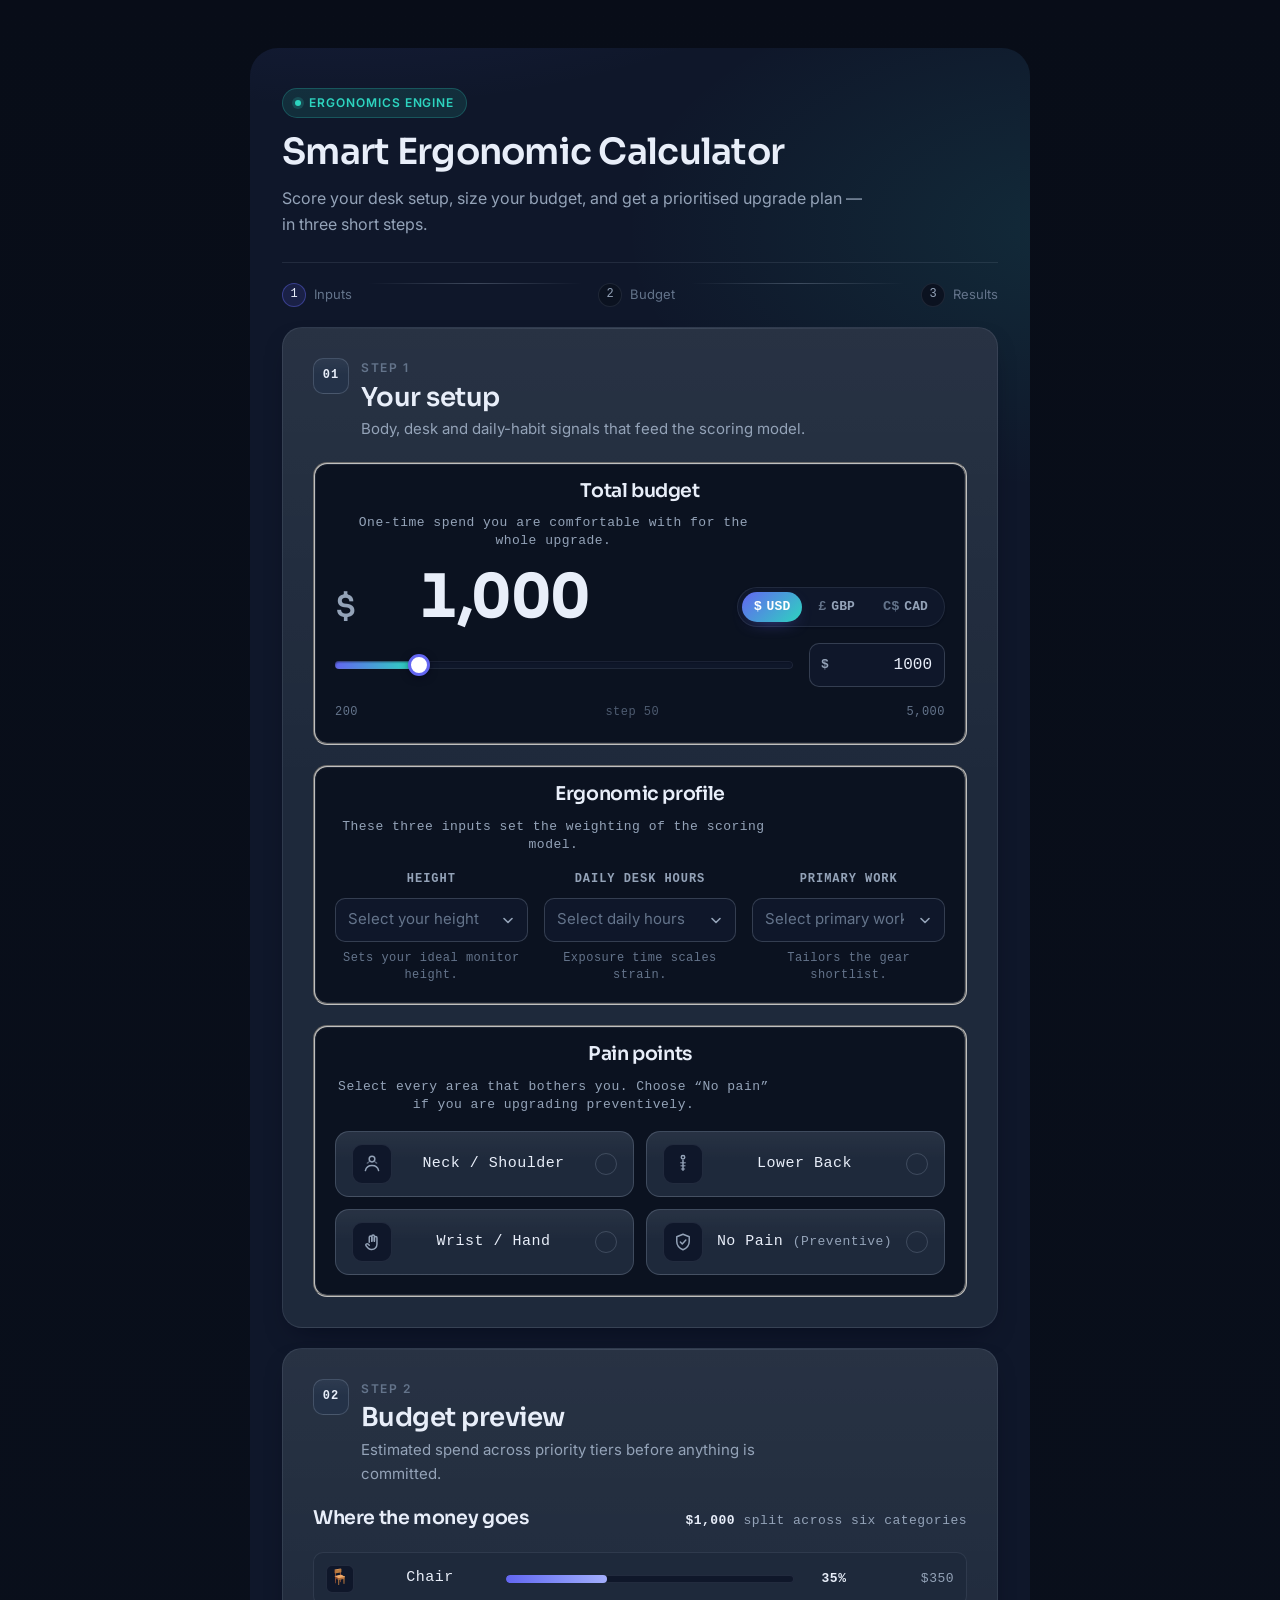
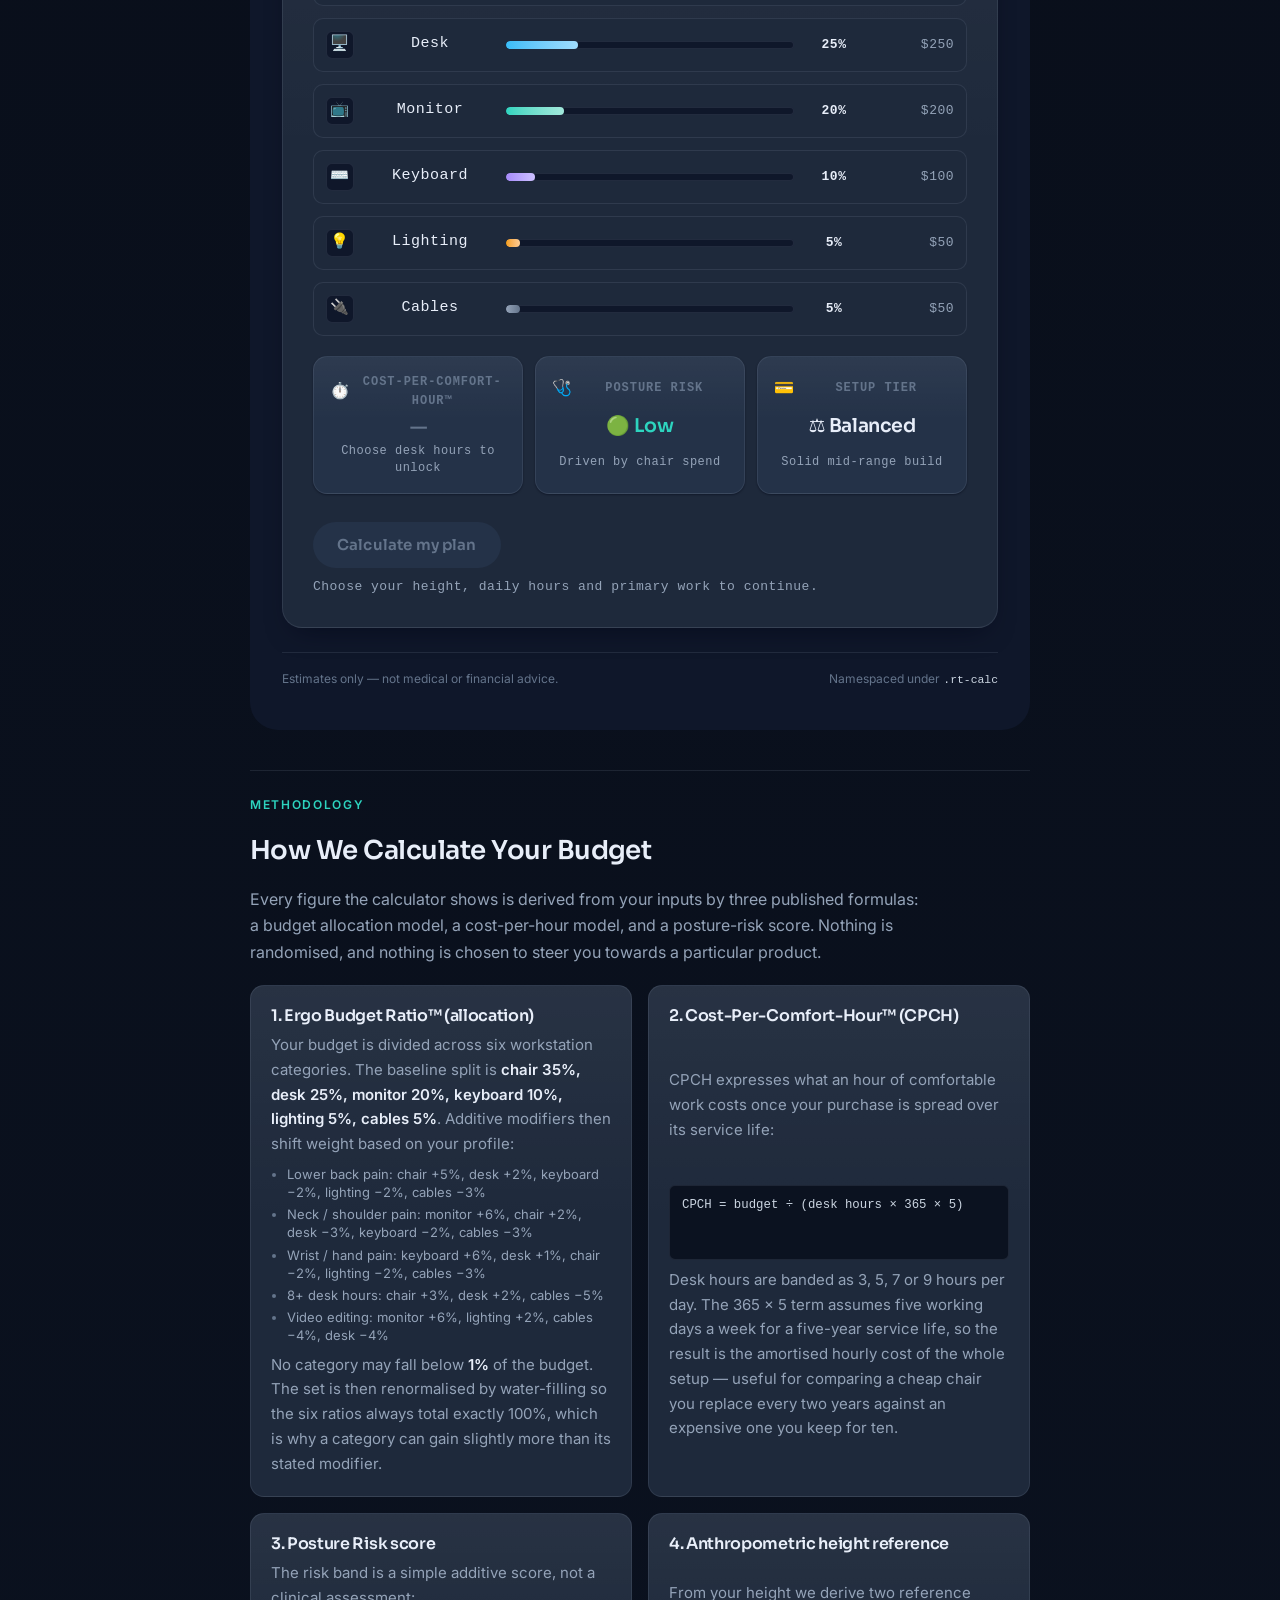
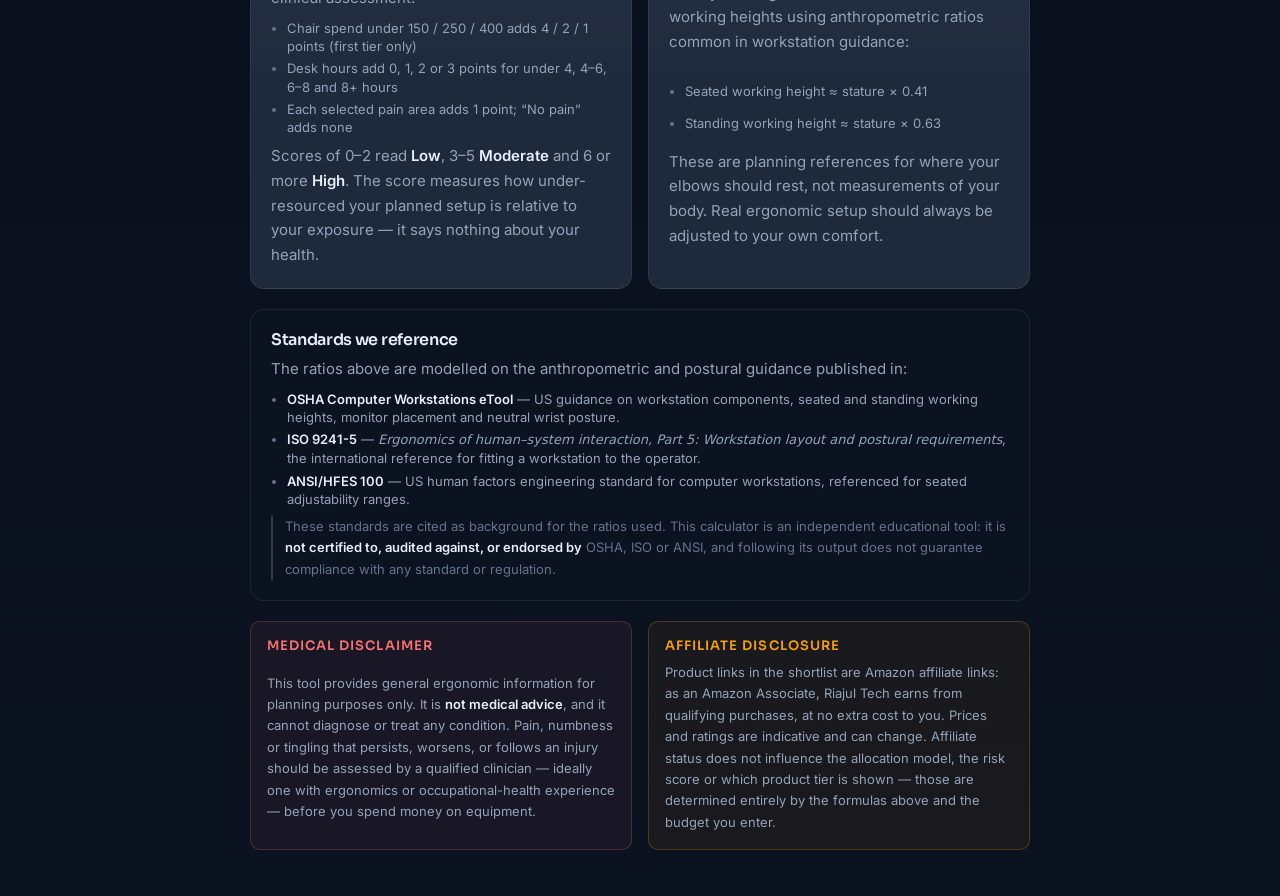
==== commit 713b6e61: "Phase 7: SEO schema, static AEO fallback, methodology section, WordPress guide Co-authored-by: arena" ====
--- a/index.html
+++ b/index.html
@@ -1,10 +1,93 @@
 <!DOCTYPE html>
+<!--
+  ============================================================================
+  SMART ERGONOMIC BUDGET CALCULATOR — WORDPRESS EMBED GUIDE
+  ============================================================================
+  Three files do all the work. Nothing is inlined, so a theme or CSP cannot
+  strip it:
+
+    assets/css/rt-tokens.css   design tokens (scoped to .rt-calc)
+    assets/css/rt-calc.css     all component styles (scoped)
+    assets/js/rt-calc.js       all behaviour (one IIFE, no dependencies)
+
+  assets/css/demo-page.css is a PREVIEW HARNESS ONLY — never enqueue it.
+
+  ---------------------------------------------------------------------------
+  METHOD 1 — Plugin (recommended)
+  ---------------------------------------------------------------------------
+  Copy the three files into your plugin folder, then in functions.php:
+
+    add_action( 'wp_enqueue_scripts', function () {
+        $dir = plugin_dir_url( __FILE__ );
+        $ver = '0.7.0';
+        wp_enqueue_style(  'rt-tokens', $dir . 'assets/css/rt-tokens.css', [], $ver );
+        wp_enqueue_style(  'rt-calc',   $dir . 'assets/css/rt-calc.css',   [ 'rt-tokens' ], $ver );
+        wp_enqueue_script( 'rt-calc',   $dir . 'assets/js/rt-calc.js',     [], $ver, true );
+    } );
+
+  Then register a shortcode that returns the markup from this file — everything
+  between <div class="rt-calc"> and its closing </div>, plus the methodology
+  <section class="rt-methodology"> if you want the E-E-A-T copy on the page:
+
+    add_shortcode( 'ergonomic_calculator', function () {
+        ob_start();
+        include __DIR__ . '/partials/calculator.php';
+        return ob_get_clean();
+    } );
+    // Usage: [ergonomic_calculator]
+
+  ---------------------------------------------------------------------------
+  METHOD 2 — Theme files
+  ---------------------------------------------------------------------------
+  Put the three files in your child theme and enqueue them the same way, using
+  get_stylesheet_directory_uri() . '/assets/...'. Load rt-tokens.css before
+  rt-calc.css (rt-calc depends on those variables). The script is safe in the
+  footer; it self-initialises on DOMContentLoaded and is idempotent, so it also
+  survives being loaded after the markup is injected via AJAX.
+
+  ---------------------------------------------------------------------------
+  METHOD 3 — Custom HTML block (quickest, no PHP)
+  ---------------------------------------------------------------------------
+  1. Paste the markup (the .rt-calc block + .rt-methodology section) into a
+     Custom HTML block.
+  2. In the same block, inline the two stylesheets inside <style> tags and the
+     script inside a <script> tag — but rename the .rt-demo / body styles away,
+     because they belong to the preview only.
+  3. Caveats: revisions get heavy, no browser caching for the CSS/JS, and some
+     security plugins strip inline <script>. Method 1 is better for production.
+
+  ---------------------------------------------------------------------------
+  STRUCTURED DATA
+  ---------------------------------------------------------------------------
+  This file contains two JSON-LD blocks in <head>: SoftwareApplication and
+  FAQPage. When embedding in WordPress, choose ONE of:
+    a) keep them and add them via wp_head (e.g. a small mu-plugin), or
+    b) delete them if your SEO plugin already outputs equivalent schema.
+  Duplicate SoftwareApplication nodes on one URL can invalidate rich results.
+  Replace the placeholder canonical/URL with your real page URL before launch.
+
+  ---------------------------------------------------------------------------
+  NO-JAVASCRIPT BEHAVIOUR
+  ---------------------------------------------------------------------------
+  #rt-aeo-answer-text ships with static, crawlable advice and the methodology
+  section is plain HTML, so the page is useful without JS. Step 3 stays hidden
+  until the visitor clicks "Calculate my plan". For the strongest SEO, render
+  the personalised answer server-side in PHP using the same inputs the JS uses
+  (budget, currency, hours, work, pains) and the same ratios in
+  RT_Calculator.calculateAllocation().
+  ============================================================================
+-->
 <html lang="en">
 <head>
   <meta charset="utf-8" />
   <meta name="viewport" content="width=device-width, initial-scale=1" />
-  <title>Smart Ergonomic Calculator — Skeleton</title>
-  <meta name="description" content="Step 1 scaffold: dark-mode shell and namespaced containers for the Smart Ergonomic Calculator." />
+  <title>Smart Ergonomic Budget Calculator — Plan Your Desk Setup</title>
+  <meta
+    name="description"
+    content="Work out what to spend on an ergonomic desk setup. Split your budget across chair, desk and monitor using the Ergo Budget Ratio, then see cost-per-comfort-hour and posture risk."
+  />
+  <meta name="robots" content="index, follow, max-image-preview:large" />
+  <link rel="canonical" href="https://example.com/smart-ergonomic-calculator/" />
 
   <!-- Optional display + body faces. Falls back to the system stack offline. -->
   <link rel="preconnect" href="https://fonts.googleapis.com" />
@@ -14,6 +97,72 @@
   <!-- Plugin layers: tokens first, then scoped base. -->
   <link rel="stylesheet" href="assets/css/rt-tokens.css" />
   <link rel="stylesheet" href="assets/css/rt-calc.css" />
+
+
+  <!-- ===== Structured data: SoftwareApplication =====
+       Validate with https://validator.schema.org/ and Google's Rich Results Test.
+       If the page is served from WordPress, keep only ONE SoftwareApplication node
+       per page (an SEO plugin may already emit one). -->
+  <script type="application/ld+json">
+{
+  "@context": "https://schema.org",
+  "@type": "SoftwareApplication",
+  "name": "Smart Ergonomic Budget Calculator",
+  "description": "A free calculator that splits an ergonomic workstation budget across chair, desk, monitor, keyboard, lighting and cables using the Ergo Budget Ratio, then estimates cost per comfort hour and a posture risk band from desk hours and reported pain points.",
+  "applicationCategory": "HealthApplication",
+  "applicationSubCategory": "Ergonomics and workplace planning",
+  "operatingSystem": "Web browser (any modern desktop or mobile browser)",
+  "isAccessibleForFree": true,
+  "offers": {
+    "@type": "Offer",
+    "price": "0",
+    "priceCurrency": "USD"
+  },
+  "featureList": [
+    "Ergo Budget Ratio budget split across six workstation categories",
+    "Cost-Per-Comfort-Hour estimate",
+    "Posture risk banding by desk hours and pain points",
+    "Regional budget ranges for USD, GBP and CAD"
+  ]
+}
+  </script>
+
+  <!-- ===== Structured data: FAQPage =====
+       Valid schema.org FAQPage. Note: Google has restricted FAQ *rich results* to
+       authoritative health and government sites since 2023 — the markup is still
+       valid and is what answer engines and AI crawlers read. -->
+  <script type="application/ld+json">
+{
+  "@context": "https://schema.org",
+  "@type": "FAQPage",
+  "mainEntity": [
+    {
+      "@type": "Question",
+      "name": "How much should I budget for an ergonomic setup?",
+      "acceptedAnswer": {
+        "@type": "Answer",
+        "text": "Most people can build a comfortable, adjustable workstation for about 700 to 1,600 in US dollars, which is the range this calculator calls a balanced build. Below 700 you are choosing essentials: a chair with adjustable seat height and lumbar support, and a monitor stand or riser. Between 1,600 and 3,000 buys a properly adjustable chair, a height-adjustable desk and a larger high-resolution display. Above 3,000 you are paying for build quality, warranty length and materials rather than for additional ergonomic benefit. The calculator accepts budgets from 200 to 5,000 USD, 150 to 4,000 GBP and 250 to 6,500 CAD."
+      }
+    },
+    {
+      "@type": "Question",
+      "name": "What is the Ergo Budget Ratio?",
+      "acceptedAnswer": {
+        "@type": "Answer",
+        "text": "The Ergo Budget Ratio is the allocation model this calculator uses to divide a single budget across six workstation categories. The baseline split is 35 percent chair, 25 percent desk, 20 percent monitor, 10 percent keyboard, 5 percent lighting and 5 percent cables. The split then shifts with your inputs: lower back pain moves 5 percent of the budget to the chair, neck and shoulder pain moves 6 percent to the monitor, wrist and hand pain moves 6 percent to the keyboard, working 8 or more hours a day adds weight to the chair and desk, and video editing adds weight to the monitor and lighting. No category is allowed to fall below 1 percent, and the ratios are renormalised so they always total 100 percent."
+      }
+    },
+    {
+      "@type": "Question",
+      "name": "Should I prioritize a chair or a desk?",
+      "acceptedAnswer": {
+        "@type": "Answer",
+        "text": "Prioritize the chair. It carries the largest baseline share of the budget at 35 percent against 25 percent for the desk, because seated support affects your spine and hips during every hour at the workstation, while a desk mainly sets your working height. If you already have lower back pain the model shifts a further 5 percent to the chair, taking it to 40 percent. A height-adjustable desk is the better upgrade once your chair gives you stable, adjustable support, or if you want to alternate between sitting and standing during the day."
+      }
+    }
+  ]
+}
+  </script>
 
   <!-- Demo page only. Never shipped in the plugin. -->
   <link rel="stylesheet" href="assets/css/demo-page.css" />
@@ -513,13 +662,21 @@
                  crawlers and AI answer engines can quote it verbatim. -->
             <div class="rt-aeo" id="rt-aeo-answer-box">
               <p class="rt-aeo__eyebrow">The short answer</p>
+              <!--
+                STATIC FALLBACK (SEO): this paragraph is real content in the HTML,
+                so crawlers and AI answer engines that never execute JavaScript
+                still read valid, keyword-bearing advice. It is neutral on purpose —
+                no invented personal budget. JavaScript replaces it with the
+                personalised answer once the visitor clicks "Calculate my plan".
+              -->
               <p class="rt-aeo__text" id="rt-aeo-answer-text" data-aeo-answer>
-                For a professional working 6–8 hours daily, the recommended
-                ergonomic desk setup budget is $1,000. Using the Ergo Budget
-                Ratio™ calibrated to OSHA standards, allocate $350 (35%) to an
-                ergonomic chair, $250 (25%) to a desk, and $200 (20%) to a
-                monitor, with the remaining $200 (20%) covering keyboard,
-                lighting and cables.
+                Complete your profile above to generate a personalised ergonomic
+                budget. Generally, we recommend allocating 35% of your budget to
+                an ergonomic chair, 25% to a desk, and 20% to a monitor, with the
+                remaining 20% split between a keyboard, lighting and cable
+                management. That baseline rises towards the chair if you have
+                lower back pain, towards the monitor for neck and shoulder pain,
+                and towards the keyboard for wrist and hand pain.
               </p>
             </div>
 
@@ -558,6 +715,166 @@
     </footer>
 
   </div>
+  <!-- =========================================================================
+       METHODOLOGY / E-E-A-T CONTENT
+       -------------------------------------------------------------------------
+       Deliberately OUTSIDE .rt-calc: it is static editorial content, not part of
+       the interactive widget, so it can be rendered once and cached by WordPress.
+       Keep this section on the page in both the JS and no-JS experiences.
+       ========================================================================= -->
+  <section class="rt-methodology" id="rt-methodology" aria-labelledby="rt-methodology-title">
+    <div class="rt-methodology__inner">
+
+      <p class="rt-methodology__eyebrow">Methodology</p>
+      <h2 class="rt-methodology__title" id="rt-methodology-title">
+        How We Calculate Your Budget
+      </h2>
+      <p class="rt-methodology__lede">
+        Every figure the calculator shows is derived from your inputs by three
+        published formulas: a budget allocation model, a cost-per-hour model, and
+        a posture-risk score. Nothing is randomised, and nothing is chosen to
+        steer you towards a particular product.
+      </p>
+
+      <div class="rt-methodology__grid">
+
+        <article class="rt-methodology__card">
+          <h3 class="rt-methodology__h3">1. Ergo Budget Ratio™ (allocation)</h3>
+          <p>
+            Your budget is divided across six workstation categories. The baseline
+            split is <strong>chair 35%, desk 25%, monitor 20%, keyboard 10%,
+            lighting 5%, cables 5%</strong>. Additive modifiers then shift weight
+            based on your profile:
+          </p>
+          <ul class="rt-methodology__list">
+            <li>Lower back pain: chair +5%, desk +2%, keyboard −2%, lighting −2%, cables −3%</li>
+            <li>Neck / shoulder pain: monitor +6%, chair +2%, desk −3%, keyboard −2%, cables −3%</li>
+            <li>Wrist / hand pain: keyboard +6%, desk +1%, chair −2%, lighting −2%, cables −3%</li>
+            <li>8+ desk hours: chair +3%, desk +2%, cables −5%</li>
+            <li>Video editing: monitor +6%, lighting +2%, cables −4%, desk −4%</li>
+          </ul>
+          <p>
+            No category may fall below <strong>1%</strong> of the budget. The set is
+            then renormalised by water-filling so the six ratios always total
+            exactly 100%, which is why a category can gain slightly more than its
+            stated modifier.
+          </p>
+        </article>
+
+        <article class="rt-methodology__card">
+          <h3 class="rt-methodology__h3">2. Cost-Per-Comfort-Hour™ (CPCH)</h3>
+          <p>
+            CPCH expresses what an hour of comfortable work costs once your
+            purchase is spread over its service life:
+          </p>
+          <p class="rt-methodology__formula">
+            <code>CPCH = budget ÷ (desk hours × 365 × 5)</code>
+          </p>
+          <p>
+            Desk hours are banded as 3, 5, 7 or 9 hours per day. The 365 × 5 term
+            assumes five working days a week for a five-year service life, so the
+            result is the amortised hourly cost of the whole setup — useful for
+            comparing a cheap chair you replace every two years against an
+            expensive one you keep for ten.
+          </p>
+        </article>
+
+        <article class="rt-methodology__card">
+          <h3 class="rt-methodology__h3">3. Posture Risk score</h3>
+          <p>
+            The risk band is a simple additive score, not a clinical assessment:
+          </p>
+          <ul class="rt-methodology__list">
+            <li>Chair spend under 150 / 250 / 400 adds 4 / 2 / 1 points (first tier only)</li>
+            <li>Desk hours add 0, 1, 2 or 3 points for under 4, 4–6, 6–8 and 8+ hours</li>
+            <li>Each selected pain area adds 1 point; &ldquo;No pain&rdquo; adds none</li>
+          </ul>
+          <p>
+            Scores of 0–2 read <strong>Low</strong>, 3–5 <strong>Moderate</strong> and
+            6 or more <strong>High</strong>. The score measures how under-resourced
+            your planned setup is relative to your exposure — it says nothing about
+            your health.
+          </p>
+        </article>
+
+        <article class="rt-methodology__card">
+          <h3 class="rt-methodology__h3">4. Anthropometric height reference</h3>
+          <p>
+            From your height we derive two reference working heights using
+            anthropometric ratios common in workstation guidance:
+          </p>
+          <ul class="rt-methodology__list">
+            <li>Seated working height ≈ stature × 0.41</li>
+            <li>Standing working height ≈ stature × 0.63</li>
+          </ul>
+          <p>
+            These are planning references for where your elbows should rest, not
+            measurements of your body. Real ergonomic setup should always be
+            adjusted to your own comfort.
+          </p>
+        </article>
+
+      </div>
+
+      <div class="rt-methodology__standards">
+        <h3 class="rt-methodology__h3">Standards we reference</h3>
+        <p>
+          The ratios above are modelled on the anthropometric and postural
+          guidance published in:
+        </p>
+        <ul class="rt-methodology__list">
+          <li>
+            <strong>OSHA Computer Workstations eTool</strong> — US guidance on
+            workstation components, seated and standing working heights, monitor
+            placement and neutral wrist posture.
+          </li>
+          <li>
+            <strong>ISO 9241-5</strong> — <em>Ergonomics of human–system
+            interaction, Part 5: Workstation layout and postural requirements</em>,
+            the international reference for fitting a workstation to the operator.
+          </li>
+          <li>
+            <strong>ANSI/HFES 100</strong> — US human factors engineering standard
+            for computer workstations, referenced for seated adjustability ranges.
+          </li>
+        </ul>
+        <p class="rt-methodology__note">
+          These standards are cited as background for the ratios used. This
+          calculator is an independent educational tool: it is <strong>not
+          certified to, audited against, or endorsed by</strong> OSHA, ISO or ANSI,
+          and following its output does not guarantee compliance with any standard
+          or regulation.
+        </p>
+      </div>
+
+      <div class="rt-methodology__disclaimers">
+        <div class="rt-methodology__disclaimer">
+          <h3 class="rt-methodology__h3">Medical disclaimer</h3>
+          <p>
+            This tool provides general ergonomic information for planning purposes
+            only. It is <strong>not medical advice</strong>, and it cannot diagnose or
+            treat any condition. Pain, numbness or tingling that persists, worsens,
+            or follows an injury should be assessed by a qualified clinician —
+            ideally one with ergonomics or occupational-health experience — before
+            you spend money on equipment.
+          </p>
+        </div>
+        <div class="rt-methodology__disclaimer">
+          <h3 class="rt-methodology__h3">Affiliate disclosure</h3>
+          <p>
+            Product links in the shortlist are Amazon affiliate links: as an Amazon
+            Associate, Riajul Tech earns from qualifying purchases, at no extra cost
+            to you. Prices and ratings are indicative and can change. Affiliate
+            status does not influence the allocation model, the risk score or which
+            product tier is shown — those are determined entirely by the formulas
+            above and the budget you enter.
+          </p>
+        </div>
+      </div>
+
+    </div>
+  </section>
+
   <!-- Step 1 controller. `defer` keeps parse unblocked and runs after the DOM. -->
   <script src="assets/js/rt-calc.js" defer></script>
 </body>
--- a/assets/css/rt-tokens.css
+++ b/assets/css/rt-tokens.css
@@ -7,7 +7,12 @@
    No component styles live in this file.
    ========================================================================== */
 
-.rt-calc {
+/* `--rt-*` tokens are consumed by .rt-calc (the widget) and .rt-methodology
+   (static editorial content that sits beside it). Both are plugin-owned
+   surfaces, so the tokens are scoped to exactly those two selectors — never
+   :root — and a host theme still cannot override them by accident. */
+.rt-calc,
+.rt-methodology {
   color-scheme: dark;
 
   /* ---- Surfaces ---------------------------------------------------------- */
--- a/assets/css/rt-calc.css
+++ b/assets/css/rt-calc.css
@@ -1673,3 +1673,170 @@
     grid-template-columns: repeat(3, minmax(0, 1fr));
   }
 }
+
+/* ==========================================================================
+   13. METHODOLOGY / E-E-A-T SECTION (outside .rt-calc)
+   --------------------------------------------------------------------------
+   Static editorial content. It reuses the Phase 1 tokens (the token block also
+   targets .rt-methodology) but nothing here depends on JS.
+   ========================================================================== */
+
+.rt-methodology {
+  display: block;
+  width: 100%;
+  max-width: var(--rt-max-width);
+  margin-inline: auto;
+  padding: clamp(1.5rem, 4vw, 2.5rem) var(--rt-gutter) 0;
+
+  font-family: var(--rt-font-sans);
+  font-size: var(--rt-text-base);
+  line-height: var(--rt-leading-relaxed);
+  color: var(--rt-text-muted);
+}
+
+.rt-methodology :where(h2, h3) {
+  font-family: var(--rt-font-display);
+  font-weight: var(--rt-weight-semibold);
+  line-height: var(--rt-leading-tight);
+  letter-spacing: var(--rt-tracking-tight);
+  color: var(--rt-text);
+}
+
+.rt-methodology :where(p) {
+  margin: 0;
+}
+
+.rt-methodology :where(strong) {
+  color: var(--rt-text);
+  font-weight: var(--rt-weight-semibold);
+}
+
+.rt-methodology__inner {
+  display: grid;
+  gap: var(--rt-space-5);
+  padding-top: var(--rt-space-6);
+  border-top: var(--rt-border-width) solid var(--rt-border);
+}
+
+.rt-methodology__eyebrow {
+  font-size: var(--rt-text-xs);
+  font-weight: var(--rt-weight-semibold);
+  letter-spacing: var(--rt-tracking-wider);
+  text-transform: uppercase;
+  color: var(--rt-signal);
+}
+
+.rt-methodology__title {
+  font-size: var(--rt-text-xl);
+  margin: 0;
+}
+
+.rt-methodology__lede {
+  max-width: 68ch;
+  font-size: var(--rt-text-md);
+}
+
+.rt-methodology__grid {
+  display: grid;
+  grid-template-columns: minmax(0, 1fr);
+  gap: var(--rt-space-4);
+}
+
+.rt-methodology__card {
+  display: grid;
+  gap: var(--rt-space-2);
+  padding: var(--rt-space-5);
+
+  background-color: var(--rt-surface);
+  background-image: var(--rt-grad-surface);
+  border: var(--rt-border-width) solid var(--rt-border);
+  border-radius: var(--rt-radius-md);
+}
+
+.rt-methodology__h3 {
+  font-size: var(--rt-text-md);
+  margin: 0;
+}
+
+.rt-methodology__list {
+  display: grid;
+  gap: var(--rt-space-1);
+  margin: 0;
+  padding-left: var(--rt-space-4);
+  list-style: disc;
+  font-size: var(--rt-text-sm);
+  line-height: var(--rt-leading-snug);
+}
+
+.rt-methodology__list ::marker {
+  color: var(--rt-text-dim);
+}
+
+.rt-methodology__formula {
+  padding: var(--rt-space-2) var(--rt-space-3);
+  font-family: var(--rt-font-mono);
+  font-size: var(--rt-text-sm);
+  color: var(--rt-signal);
+  background-color: var(--rt-surface-sunken);
+  border: var(--rt-border-width) solid var(--rt-border);
+  border-radius: var(--rt-radius-xs);
+  overflow-x: auto;
+}
+
+.rt-methodology__standards {
+  display: grid;
+  gap: var(--rt-space-2);
+  padding: var(--rt-space-5);
+  background-color: var(--rt-surface-sunken);
+  border: var(--rt-border-width) solid var(--rt-border);
+  border-radius: var(--rt-radius-md);
+}
+
+.rt-methodology__note {
+  font-size: var(--rt-text-sm);
+  color: var(--rt-text-dim);
+  border-left: 2px solid var(--rt-border-strong);
+  padding-left: var(--rt-space-3);
+}
+
+.rt-methodology__disclaimers {
+  display: grid;
+  grid-template-columns: minmax(0, 1fr);
+  gap: var(--rt-space-4);
+}
+
+.rt-methodology__disclaimer {
+  display: grid;
+  gap: var(--rt-space-2);
+  padding: var(--rt-space-4);
+  font-size: var(--rt-text-sm);
+  background-color: rgba(248, 113, 113, 0.06);
+  border: var(--rt-border-width) solid rgba(248, 113, 113, 0.24);
+  border-radius: var(--rt-radius-sm);
+}
+
+.rt-methodology__disclaimer .rt-methodology__h3 {
+  font-size: var(--rt-text-sm);
+  letter-spacing: var(--rt-tracking-wide);
+  text-transform: uppercase;
+  color: var(--rt-danger);
+}
+
+.rt-methodology__disclaimer + .rt-methodology__disclaimer {
+  background-color: rgba(245, 158, 11, 0.06);
+  border-color: rgba(245, 158, 11, 0.24);
+}
+
+.rt-methodology__disclaimer + .rt-methodology__disclaimer .rt-methodology__h3 {
+  color: var(--rt-warn);
+}
+
+@media (min-width: 44rem) {
+  .rt-methodology__grid {
+    grid-template-columns: repeat(2, minmax(0, 1fr));
+  }
+
+  .rt-methodology__disclaimers {
+    grid-template-columns: repeat(2, minmax(0, 1fr));
+  }
+}
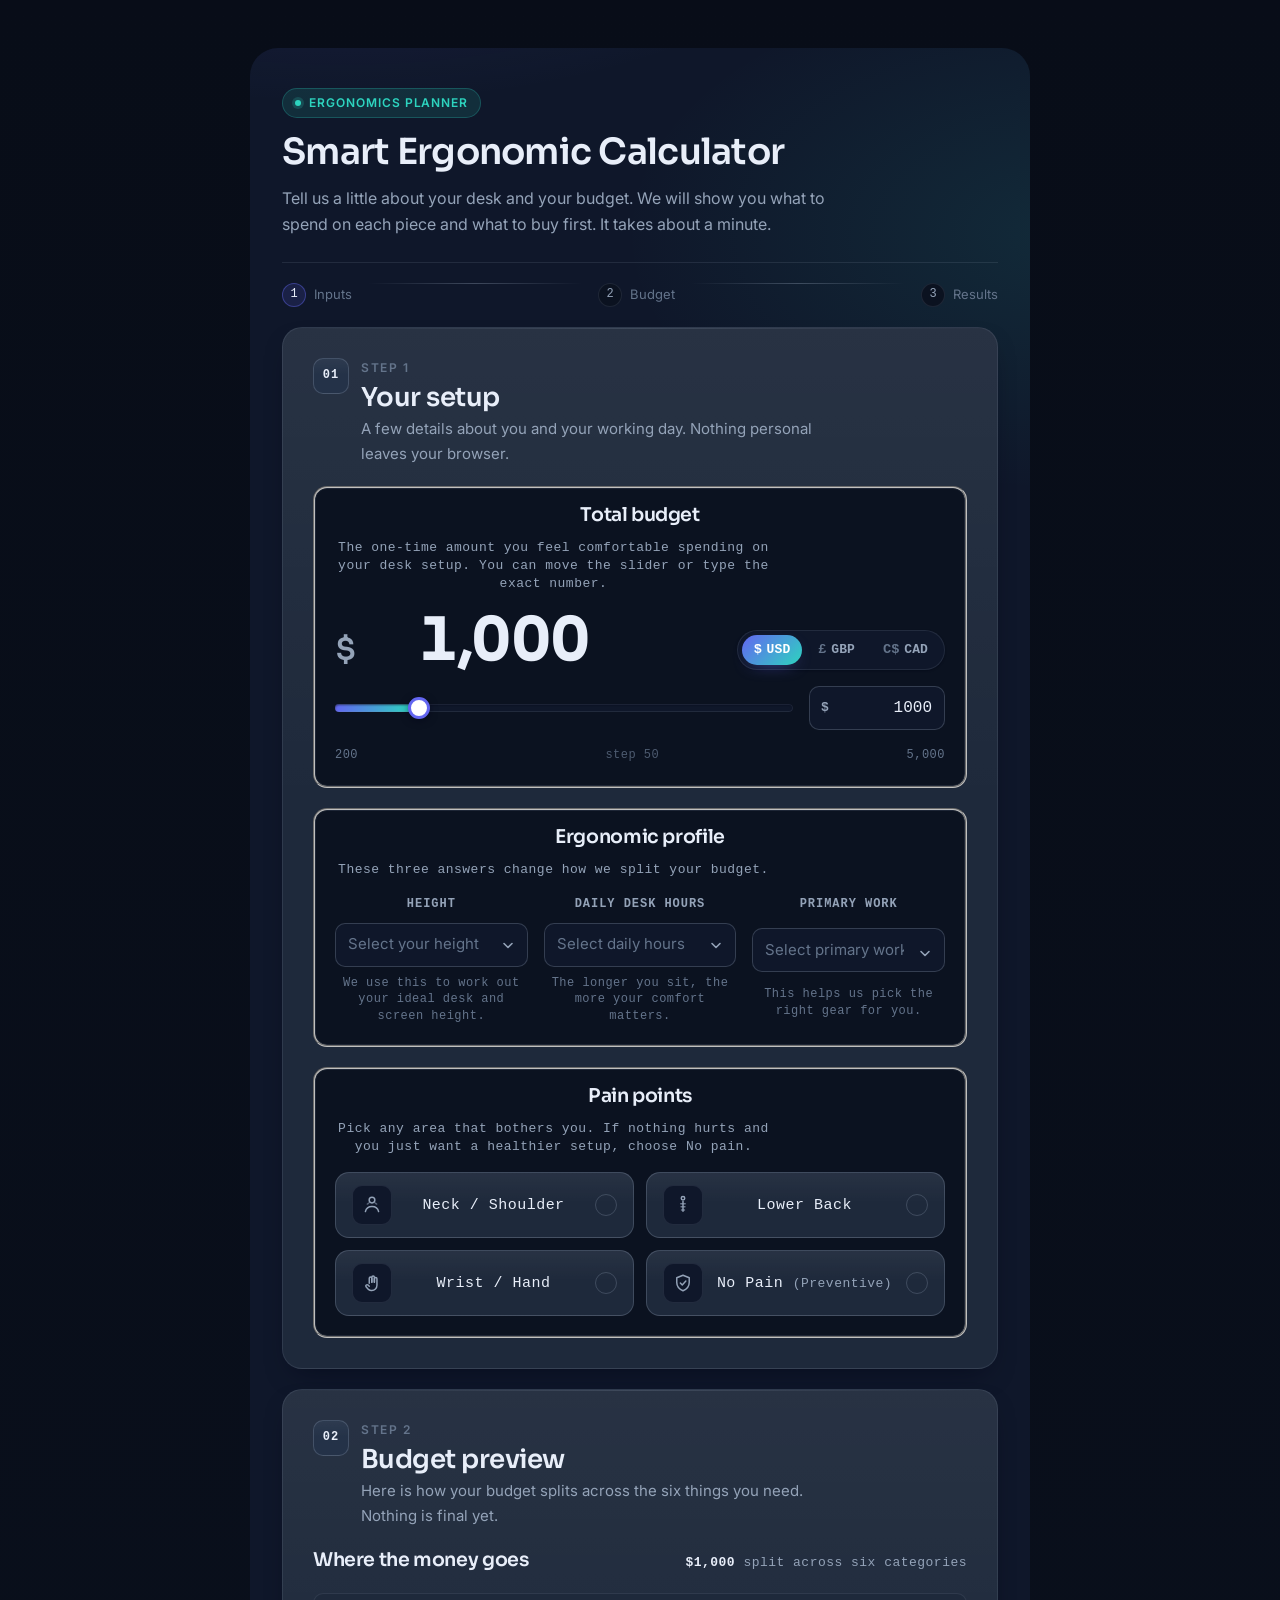
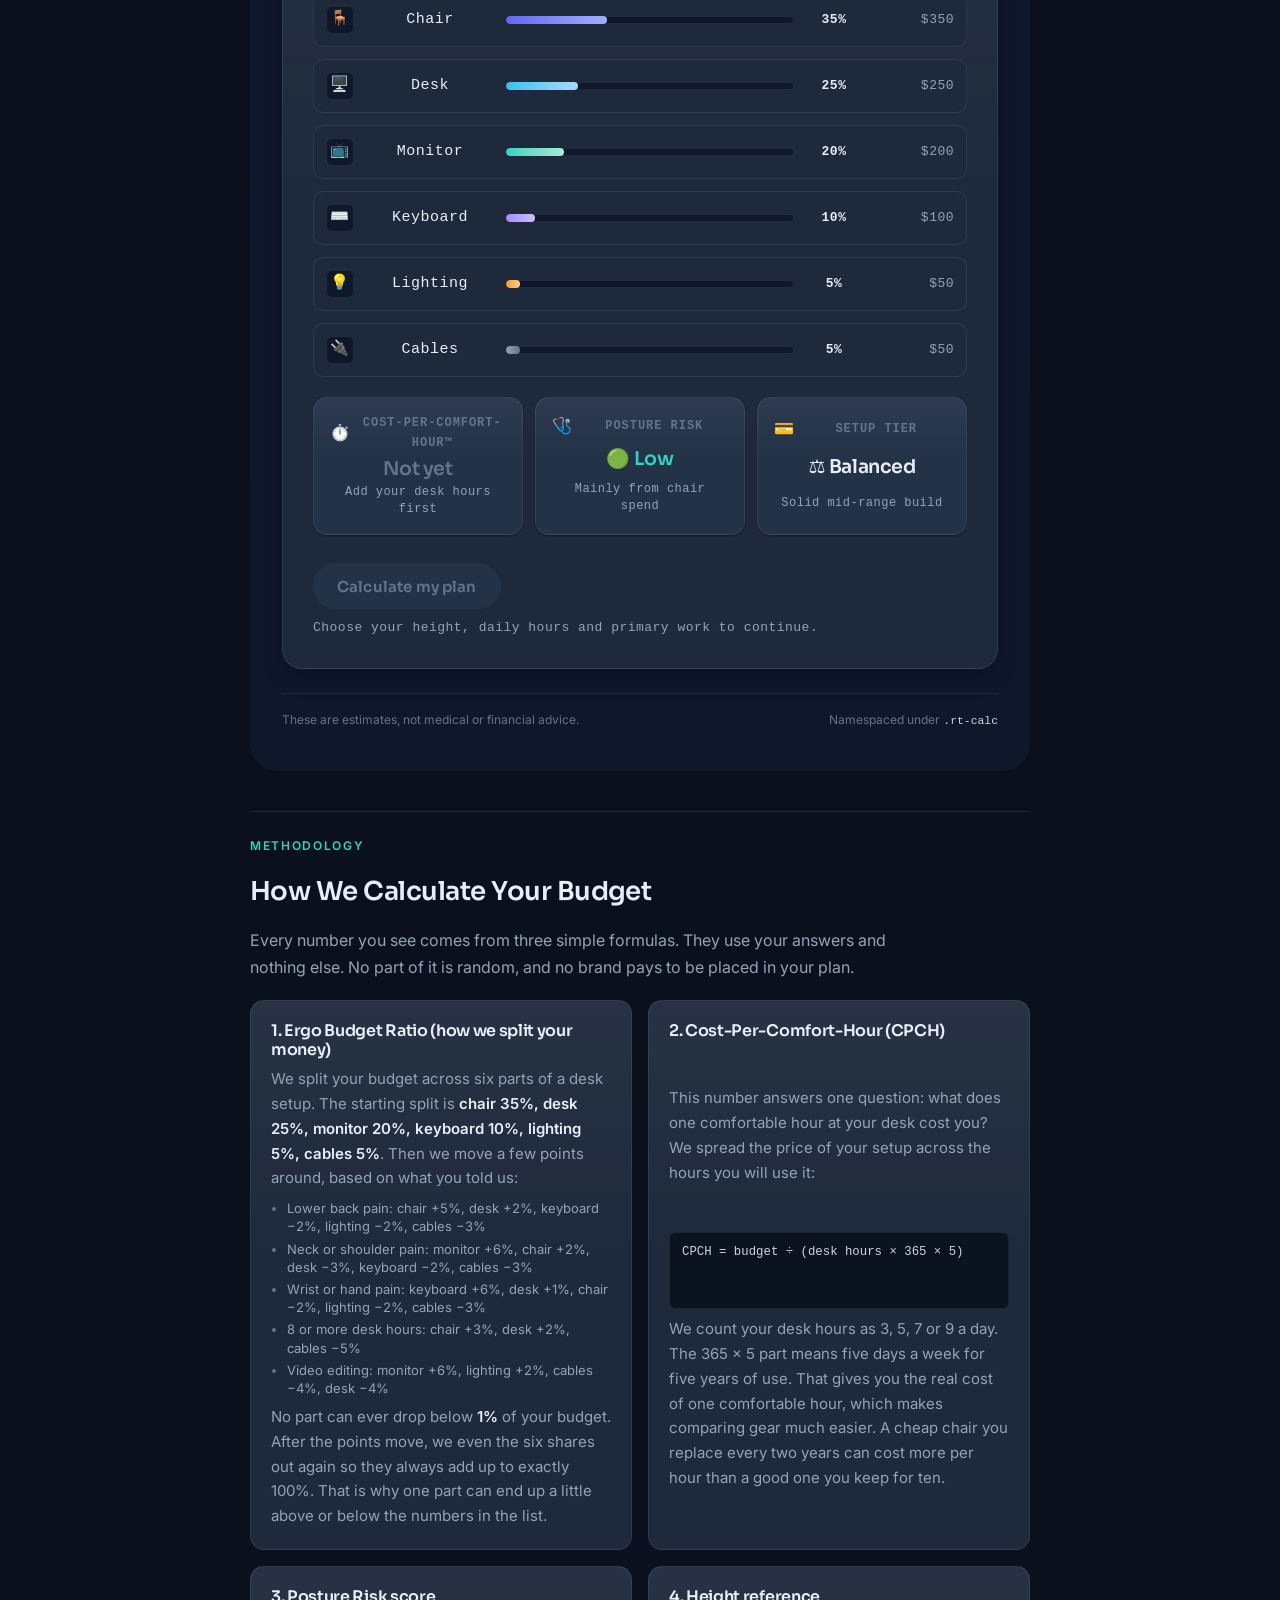
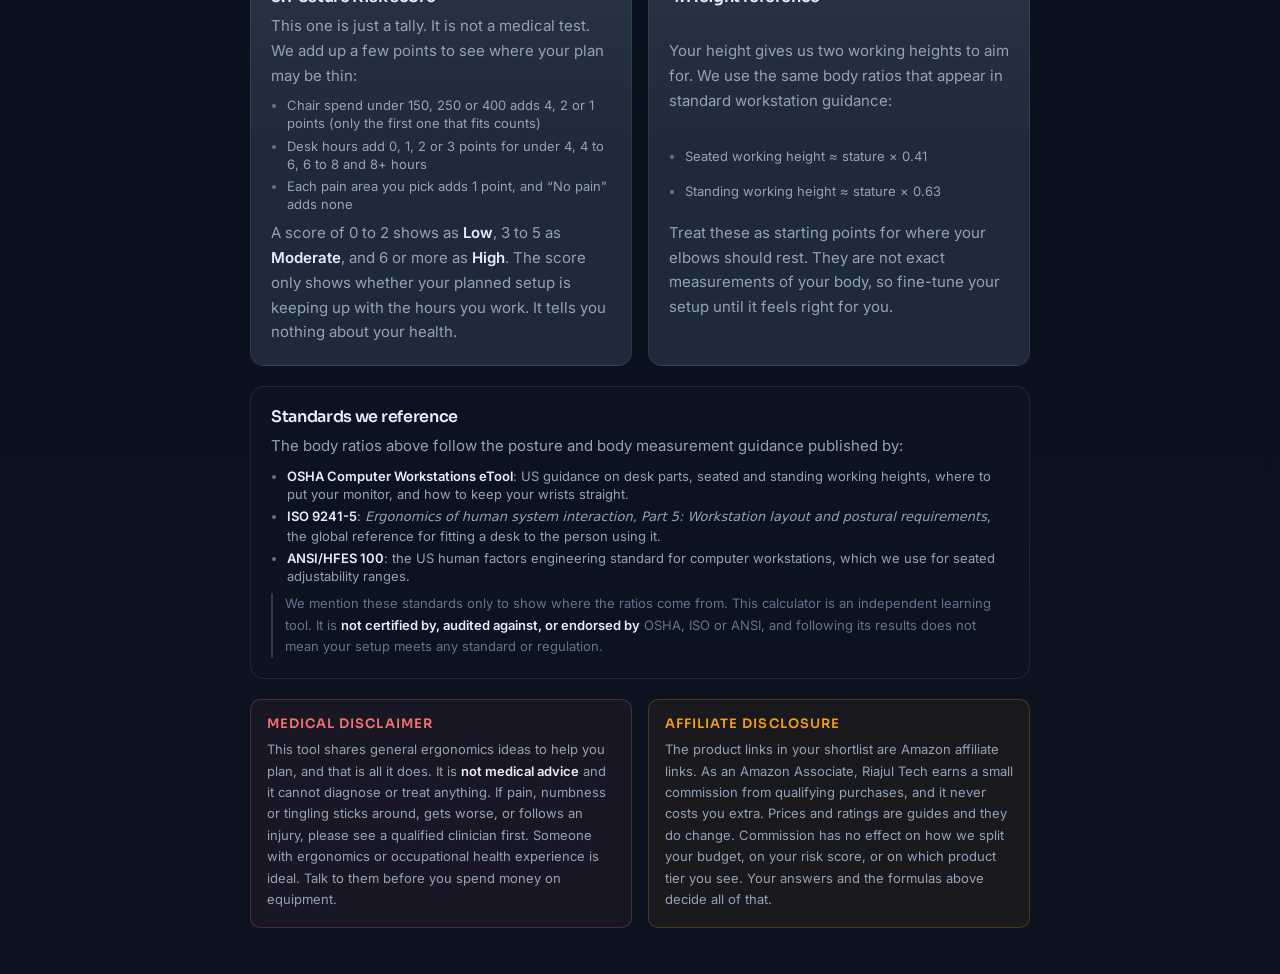
==== commit 2616b44f: "Phase 11: human-sounding copy rewrite (zero dashes, grade 6-8 English) - Rewrite every visitor-facin" ====
--- a/index.html
+++ b/index.html
@@ -1,7 +1,7 @@
 <!DOCTYPE html>
 <!--
   ============================================================================
-  SMART ERGONOMIC BUDGET CALCULATOR — WORDPRESS EMBED GUIDE
+  SMART ERGONOMIC BUDGET CALCULATOR: WORDPRESS EMBED GUIDE
   ============================================================================
   Three files do all the work. Nothing is inlined, so a theme or CSP cannot
   strip it:
@@ -10,22 +10,22 @@
     assets/css/rt-calc.css     all component styles (scoped)
     assets/js/rt-calc.js       all behaviour (one IIFE, no dependencies)
 
-  assets/css/demo-page.css is a PREVIEW HARNESS ONLY — never enqueue it.
-
-  ---------------------------------------------------------------------------
-  METHOD 1 — Plugin (recommended)
+  assets/css/demo-page.css is a PREVIEW HARNESS ONLY. Never enqueue it.
+
+  ---------------------------------------------------------------------------
+  METHOD 1: Plugin (recommended)
   ---------------------------------------------------------------------------
   Copy the three files into your plugin folder, then in functions.php:
 
     add_action( 'wp_enqueue_scripts', function () {
         $dir = plugin_dir_url( __FILE__ );
-        $ver = '0.7.0';
+        $ver = '0.10.0';
         wp_enqueue_style(  'rt-tokens', $dir . 'assets/css/rt-tokens.css', [], $ver );
         wp_enqueue_style(  'rt-calc',   $dir . 'assets/css/rt-calc.css',   [ 'rt-tokens' ], $ver );
         wp_enqueue_script( 'rt-calc',   $dir . 'assets/js/rt-calc.js',     [], $ver, true );
     } );
 
-  Then register a shortcode that returns the markup from this file — everything
+  Then register a shortcode that returns the markup from this file: everything
   between <div class="rt-calc"> and its closing </div>, plus the methodology
   <section class="rt-methodology"> if you want the E-E-A-T copy on the page:
 
@@ -37,7 +37,7 @@
     // Usage: [ergonomic_calculator]
 
   ---------------------------------------------------------------------------
-  METHOD 2 — Theme files
+  METHOD 2: Theme files
   ---------------------------------------------------------------------------
   Put the three files in your child theme and enqueue them the same way, using
   get_stylesheet_directory_uri() . '/assets/...'. Load rt-tokens.css before
@@ -46,12 +46,12 @@
   survives being loaded after the markup is injected via AJAX.
 
   ---------------------------------------------------------------------------
-  METHOD 3 — Custom HTML block (quickest, no PHP)
+  METHOD 3: Custom HTML block (quickest, no PHP)
   ---------------------------------------------------------------------------
   1. Paste the markup (the .rt-calc block + .rt-methodology section) into a
      Custom HTML block.
   2. In the same block, inline the two stylesheets inside <style> tags and the
-     script inside a <script> tag — but rename the .rt-demo / body styles away,
+     script inside a <script> tag, but rename the .rt-demo / body styles away,
      because they belong to the preview only.
   3. Caveats: revisions get heavy, no browser caching for the CSS/JS, and some
      security plugins strip inline <script>. Method 1 is better for production.
@@ -81,10 +81,10 @@
 <head>
   <meta charset="utf-8" />
   <meta name="viewport" content="width=device-width, initial-scale=1" />
-  <title>Smart Ergonomic Budget Calculator — Plan Your Desk Setup</title>
+  <title>Smart Ergonomic Budget Calculator: Plan Your Desk Setup</title>
   <meta
     name="description"
-    content="Work out what to spend on an ergonomic desk setup. Split your budget across chair, desk and monitor using the Ergo Budget Ratio, then see cost-per-comfort-hour and posture risk."
+    content="Work out what to spend on an ergonomic desk setup. See how the Ergo Budget Ratio splits your money across a chair, a desk and a monitor, what one comfortable hour costs, and your posture risk score."
   />
   <meta name="robots" content="index, follow, max-image-preview:large" />
   <link rel="canonical" href="https://example.com/smart-ergonomic-calculator/" />
@@ -129,7 +129,7 @@
 
   <!-- ===== Structured data: FAQPage =====
        Valid schema.org FAQPage. Note: Google has restricted FAQ *rich results* to
-       authoritative health and government sites since 2023 — the markup is still
+       authoritative health and government sites since 2023. The markup is still
        valid and is what answer engines and AI crawlers read. -->
   <script type="application/ld+json">
 {
@@ -141,7 +141,7 @@
       "name": "How much should I budget for an ergonomic setup?",
       "acceptedAnswer": {
         "@type": "Answer",
-        "text": "Most people can build a comfortable, adjustable workstation for about 700 to 1,600 in US dollars, which is the range this calculator calls a balanced build. Below 700 you are choosing essentials: a chair with adjustable seat height and lumbar support, and a monitor stand or riser. Between 1,600 and 3,000 buys a properly adjustable chair, a height-adjustable desk and a larger high-resolution display. Above 3,000 you are paying for build quality, warranty length and materials rather than for additional ergonomic benefit. The calculator accepts budgets from 200 to 5,000 USD, 150 to 4,000 GBP and 250 to 6,500 CAD."
+        "text": "Most people can put together a comfortable, adjustable workstation for about 700 to 1,600 US dollars. That is the range this calculator treats as a balanced build. Below 700, you are picking the essentials: a chair with an adjustable seat height and good lower back support, plus a monitor stand or riser. Between 1,600 and 3,000 US dollars, you can add a properly adjustable chair, a height-adjustable desk and a bigger, sharper display. Above 3,000, you are paying for build quality, a longer warranty and nicer materials rather than for extra ergonomic benefit. The calculator accepts budgets from 200 to 5,000 USD, 150 to 4,000 GBP and 250 to 6,500 CAD."
       }
     },
     {
@@ -149,15 +149,15 @@
       "name": "What is the Ergo Budget Ratio?",
       "acceptedAnswer": {
         "@type": "Answer",
-        "text": "The Ergo Budget Ratio is the allocation model this calculator uses to divide a single budget across six workstation categories. The baseline split is 35 percent chair, 25 percent desk, 20 percent monitor, 10 percent keyboard, 5 percent lighting and 5 percent cables. The split then shifts with your inputs: lower back pain moves 5 percent of the budget to the chair, neck and shoulder pain moves 6 percent to the monitor, wrist and hand pain moves 6 percent to the keyboard, working 8 or more hours a day adds weight to the chair and desk, and video editing adds weight to the monitor and lighting. No category is allowed to fall below 1 percent, and the ratios are renormalised so they always total 100 percent."
+        "text": "The Ergo Budget Ratio is the formula this calculator uses to split one budget across six parts of a workstation. The starting split is 35 percent chair, 25 percent desk, 20 percent monitor, 10 percent keyboard, 5 percent lighting and 5 percent cables. Your answers then move things around. Lower back pain shifts 5 percent of the budget to the chair. Neck and shoulder pain shifts 6 percent to the monitor, and wrist and hand pain shifts 6 percent to the keyboard. Working 8 or more hours a day adds weight to the chair and the desk, and video editing adds weight to the monitor and lighting. No part can drop below 1 percent of the budget, and the six shares are always evened out so they total exactly 100 percent."
       }
     },
     {
       "@type": "Question",
-      "name": "Should I prioritize a chair or a desk?",
+      "name": "Which matters more, a chair or a desk?",
       "acceptedAnswer": {
         "@type": "Answer",
-        "text": "Prioritize the chair. It carries the largest baseline share of the budget at 35 percent against 25 percent for the desk, because seated support affects your spine and hips during every hour at the workstation, while a desk mainly sets your working height. If you already have lower back pain the model shifts a further 5 percent to the chair, taking it to 40 percent. A height-adjustable desk is the better upgrade once your chair gives you stable, adjustable support, or if you want to alternate between sitting and standing during the day."
+        "text": "Start with the chair. It gets the largest share of the budget at 35 percent, against 25 percent for the desk, because what you sit on affects your spine and hips every hour you work. Your desk mainly sets your working height. If your lower back already hurts, the formula moves another 5 percent to the chair, which takes it to 40 percent. A height-adjustable desk is the better next upgrade once your chair gives you steady, adjustable support, or if you want to switch between sitting and standing during the day."
       }
     }
   ]
@@ -176,11 +176,11 @@
 
     <!-- ---------- Masthead ---------- -->
     <header class="rt-calc__header">
-      <span class="rt-calc__badge">Ergonomics Engine</span>
+      <span class="rt-calc__badge">Ergonomics Planner</span>
       <h1 class="rt-calc__title">Smart Ergonomic Calculator</h1>
       <p class="rt-calc__lede">
-        Score your desk setup, size your budget, and get a prioritised
-        upgrade plan — in three short steps.
+        Tell us a little about your desk and your budget. We will show you what
+        to spend on each piece and what to buy first. It takes about a minute.
       </p>
     </header>
 
@@ -215,7 +215,8 @@
             <p class="rt-calc__step-eyebrow">Step 1</p>
             <h2 class="rt-calc__step-title" id="rt-step-1-title">Your setup</h2>
             <p class="rt-calc__step-sub">
-              Body, desk and daily-habit signals that feed the scoring model.
+              A few details about you and your working day. Nothing personal
+              leaves your browser.
             </p>
           </div>
         </header>
@@ -228,7 +229,8 @@
             <fieldset class="rt-fieldset">
               <legend class="rt-fieldset__legend">Total budget</legend>
               <p class="rt-fieldset__hint" id="rt-budget-hint">
-                One-time spend you are comfortable with for the whole upgrade.
+                The one-time amount you feel comfortable spending on your desk
+                setup. You can move the slider or type the exact number.
               </p>
 
               <div class="rt-budget__head">
@@ -304,7 +306,7 @@
             <fieldset class="rt-fieldset">
               <legend class="rt-fieldset__legend">Ergonomic profile</legend>
               <p class="rt-fieldset__hint" id="rt-profile-hint">
-                These three inputs set the weighting of the scoring model.
+                These three answers change how we split your budget.
               </p>
 
               <div class="rt-field-grid">
@@ -332,7 +334,7 @@
                       <path d="m4 6.5 4 4 4-4" />
                     </svg>
                   </div>
-                  <p class="rt-field__hint" id="rt-height-hint">Sets your ideal monitor height.</p>
+                  <p class="rt-field__hint" id="rt-height-hint">We use this to work out your ideal desk and screen height.</p>
                 </div>
 
                 <div class="rt-field">
@@ -346,15 +348,15 @@
                     >
                       <option value="" disabled selected>Select daily hours</option>
                       <option value="lt4">Under 4 hrs</option>
-                      <option value="4to6">4–6 hrs</option>
-                      <option value="6to8">6–8 hrs</option>
+                      <option value="4to6">4 to 6 hrs</option>
+                      <option value="6to8">6 to 8 hrs</option>
                       <option value="8plus">8+ hrs</option>
                     </select>
                     <svg class="rt-select__chevron" viewBox="0 0 16 16" fill="none" stroke="currentColor" stroke-width="1.6" stroke-linecap="round" stroke-linejoin="round" aria-hidden="true" focusable="false">
                       <path d="m4 6.5 4 4 4-4" />
                     </svg>
                   </div>
-                  <p class="rt-field__hint" id="rt-hours-hint">Exposure time scales strain.</p>
+                  <p class="rt-field__hint" id="rt-hours-hint">The longer you sit, the more your comfort matters.</p>
                 </div>
 
                 <div class="rt-field">
@@ -376,7 +378,7 @@
                       <path d="m4 6.5 4 4 4-4" />
                     </svg>
                   </div>
-                  <p class="rt-field__hint" id="rt-work-hint">Tailors the gear shortlist.</p>
+                  <p class="rt-field__hint" id="rt-work-hint">This helps us pick the right gear for you.</p>
                 </div>
               </div>
             </fieldset>
@@ -385,8 +387,8 @@
             <fieldset class="rt-fieldset">
               <legend class="rt-fieldset__legend">Pain points</legend>
               <p class="rt-fieldset__hint" id="rt-pain-hint">
-                Select every area that bothers you. Choose “No pain” if you are
-                upgrading preventively.
+                Pick any area that bothers you. If nothing hurts and you just
+                want a healthier setup, choose No pain.
               </p>
 
               <div class="rt-pain-grid" aria-describedby="rt-pain-hint">
@@ -463,7 +465,8 @@
             <p class="rt-calc__step-eyebrow">Step 2</p>
             <h2 class="rt-calc__step-title" id="rt-step-2-title">Budget preview</h2>
             <p class="rt-calc__step-sub">
-              Estimated spend across priority tiers before anything is committed.
+              Here is how your budget splits across the six things you need.
+              Nothing is final yet.
             </p>
           </div>
         </header>
@@ -596,20 +599,20 @@
               <li class="rt-chip" data-metric="cpch">
                 <span class="rt-chip__icon" aria-hidden="true">⏱️</span>
                 <span class="rt-chip__label">Cost-Per-Comfort-Hour™</span>
-                <span class="rt-chip__value" id="rt-metric-cpch">—</span>
-                <span class="rt-chip__note" id="rt-metric-cpch-note">Choose desk hours</span>
+                <span class="rt-chip__value" id="rt-metric-cpch">Not yet</span>
+                <span class="rt-chip__note" id="rt-metric-cpch-note">Add your desk hours first</span>
               </li>
               <li class="rt-chip" data-metric="risk">
                 <span class="rt-chip__icon" aria-hidden="true">🩺</span>
                 <span class="rt-chip__label">Posture risk</span>
                 <span class="rt-chip__value" id="rt-metric-risk">🟢 Low</span>
-                <span class="rt-chip__note" id="rt-metric-risk-note">Chair spend in range</span>
+                <span class="rt-chip__note" id="rt-metric-risk-note">Your chair budget looks fine</span>
               </li>
               <li class="rt-chip" data-metric="tier">
                 <span class="rt-chip__icon" aria-hidden="true">💳</span>
                 <span class="rt-chip__label">Setup tier</span>
                 <span class="rt-chip__value" id="rt-metric-tier">⚖️ Balanced</span>
-                <span class="rt-chip__note" id="rt-metric-tier-note">Solid mid-range build</span>
+                <span class="rt-chip__note" id="rt-metric-tier-note">A solid mid-range build</span>
               </li>
             </ul>
 
@@ -648,7 +651,8 @@
             <p class="rt-calc__step-eyebrow">Step 3</p>
             <h2 class="rt-calc__step-title" id="rt-step-3-title">Your result</h2>
             <p class="rt-calc__step-sub">
-              A single, quotable answer plus the full upgrade plan.
+              Your starting point, the full budget plan, and a short list of
+              gear that fits your space.
             </p>
           </div>
         </header>
@@ -665,27 +669,29 @@
               <!--
                 STATIC FALLBACK (SEO): this paragraph is real content in the HTML,
                 so crawlers and AI answer engines that never execute JavaScript
-                still read valid, keyword-bearing advice. It is neutral on purpose —
+                still read valid, keyword-bearing advice. It is neutral on purpose:
                 no invented personal budget. JavaScript replaces it with the
                 personalised answer once the visitor clicks "Calculate my plan".
               -->
               <p class="rt-aeo__text" id="rt-aeo-answer-text" data-aeo-answer>
-                Complete your profile above to generate a personalised ergonomic
-                budget. Generally, we recommend allocating 35% of your budget to
-                an ergonomic chair, 25% to a desk, and 20% to a monitor, with the
-                remaining 20% split between a keyboard, lighting and cable
-                management. That baseline rises towards the chair if you have
-                lower back pain, towards the monitor for neck and shoulder pain,
-                and towards the keyboard for wrist and hand pain.
+                Fill in your details above and we will build your personal
+                Ergonomic Desk Setup Budget. Not sure where to start? A split
+                that works for most people is 35% for an ergonomic chair, 25%
+                for a desk and 20% for a monitor. The last 20% covers your keyboard,
+                lighting and cables. We base those shares on OSHA standards for
+                workstation setup, then tilt them toward the part of your body
+                that needs the most help. If your lower back hurts, more goes to
+                the chair. If your neck and shoulders hurt, more goes to the
+                monitor. If your wrists hurt, more goes to the keyboard.
               </p>
             </div>
 
             <!-- ===== Gear shortlist ===== -->
             <div class="rt-products">
               <div class="rt-products__head">
-                <h3 class="rt-products__title">Your gear shortlist</h3>
+                <h3 class="rt-products__title">Gear that fits your plan</h3>
                 <p class="rt-products__meta" id="rt-products-meta">
-                  Matched to your allocation per category
+                  One pick for each part of your setup
                 </p>
               </div>
 
@@ -695,9 +701,10 @@
               <p class="rt-disclosure" id="rt-affiliate-disclosure">
                 <span class="rt-disclosure__icon" aria-hidden="true">ⓘ</span>
                 <span>
-                  As an Amazon Associate, Riajul Tech earns from qualifying
-                  purchases. Prices are indicative and shown in your selected
-                  currency.
+                  Some links below are Amazon affiliate links. As an Amazon Associate,
+                  Riajul Tech earns from qualifying purchases, and every sale costs
+                  you nothing extra. Prices change often, so please check the price
+                  on Amazon before you buy.
                 </span>
               </p>
             </div>
@@ -710,7 +717,7 @@
 
     <!-- ---------- Footnote ---------- -->
     <footer class="rt-calc__footer">
-      <span>Estimates only — not medical or financial advice.</span>
+      <span>These are estimates, not medical or financial advice.</span>
       <span>Namespaced under <code>.rt-calc</code></span>
     </footer>
 
@@ -730,87 +737,88 @@
         How We Calculate Your Budget
       </h2>
       <p class="rt-methodology__lede">
-        Every figure the calculator shows is derived from your inputs by three
-        published formulas: a budget allocation model, a cost-per-hour model, and
-        a posture-risk score. Nothing is randomised, and nothing is chosen to
-        steer you towards a particular product.
+        Every number you see comes from three simple formulas. They use your
+        answers and nothing else. No part of it is random, and no brand pays to
+        be placed in your plan.
       </p>
 
       <div class="rt-methodology__grid">
 
         <article class="rt-methodology__card">
-          <h3 class="rt-methodology__h3">1. Ergo Budget Ratio™ (allocation)</h3>
+          <h3 class="rt-methodology__h3">1. Ergo Budget Ratio (how we split your money)</h3>
           <p>
-            Your budget is divided across six workstation categories. The baseline
+            We split your budget across six parts of a desk setup. The starting
             split is <strong>chair 35%, desk 25%, monitor 20%, keyboard 10%,
-            lighting 5%, cables 5%</strong>. Additive modifiers then shift weight
-            based on your profile:
+            lighting 5%, cables 5%</strong>. Then we move a few points around,
+            based on what you told us:
           </p>
           <ul class="rt-methodology__list">
             <li>Lower back pain: chair +5%, desk +2%, keyboard −2%, lighting −2%, cables −3%</li>
-            <li>Neck / shoulder pain: monitor +6%, chair +2%, desk −3%, keyboard −2%, cables −3%</li>
-            <li>Wrist / hand pain: keyboard +6%, desk +1%, chair −2%, lighting −2%, cables −3%</li>
-            <li>8+ desk hours: chair +3%, desk +2%, cables −5%</li>
+            <li>Neck or shoulder pain: monitor +6%, chair +2%, desk −3%, keyboard −2%, cables −3%</li>
+            <li>Wrist or hand pain: keyboard +6%, desk +1%, chair −2%, lighting −2%, cables −3%</li>
+            <li>8 or more desk hours: chair +3%, desk +2%, cables −5%</li>
             <li>Video editing: monitor +6%, lighting +2%, cables −4%, desk −4%</li>
           </ul>
           <p>
-            No category may fall below <strong>1%</strong> of the budget. The set is
-            then renormalised by water-filling so the six ratios always total
-            exactly 100%, which is why a category can gain slightly more than its
-            stated modifier.
+            No part can ever drop below <strong>1%</strong> of your budget. After
+            the points move, we even the six shares out again so they always add
+            up to exactly 100%. That is why one part can end up a little above or
+            below the numbers in the list.
           </p>
         </article>
 
         <article class="rt-methodology__card">
-          <h3 class="rt-methodology__h3">2. Cost-Per-Comfort-Hour™ (CPCH)</h3>
+          <h3 class="rt-methodology__h3">2. Cost-Per-Comfort-Hour (CPCH)</h3>
           <p>
-            CPCH expresses what an hour of comfortable work costs once your
-            purchase is spread over its service life:
+            This number answers one question: what does one comfortable hour at
+            your desk cost you? We spread the price of your setup across the hours
+            you will use it:
           </p>
           <p class="rt-methodology__formula">
             <code>CPCH = budget ÷ (desk hours × 365 × 5)</code>
           </p>
           <p>
-            Desk hours are banded as 3, 5, 7 or 9 hours per day. The 365 × 5 term
-            assumes five working days a week for a five-year service life, so the
-            result is the amortised hourly cost of the whole setup — useful for
-            comparing a cheap chair you replace every two years against an
-            expensive one you keep for ten.
+            We count your desk hours as 3, 5, 7 or 9 a day. The 365 × 5 part means
+            five days a week for five years of use. That gives you the real cost
+            of one comfortable hour, which makes comparing gear much easier. A
+            cheap chair you replace every two years can cost more per hour than a
+            good one you keep for ten.
           </p>
         </article>
 
         <article class="rt-methodology__card">
           <h3 class="rt-methodology__h3">3. Posture Risk score</h3>
           <p>
-            The risk band is a simple additive score, not a clinical assessment:
+            This one is just a tally. It is not a medical test. We add up a few
+            points to see where your plan may be thin:
           </p>
           <ul class="rt-methodology__list">
-            <li>Chair spend under 150 / 250 / 400 adds 4 / 2 / 1 points (first tier only)</li>
-            <li>Desk hours add 0, 1, 2 or 3 points for under 4, 4–6, 6–8 and 8+ hours</li>
-            <li>Each selected pain area adds 1 point; &ldquo;No pain&rdquo; adds none</li>
+            <li>Chair spend under 150, 250 or 400 adds 4, 2 or 1 points (only the first one that fits counts)</li>
+            <li>Desk hours add 0, 1, 2 or 3 points for under 4, 4 to 6, 6 to 8 and 8+ hours</li>
+            <li>Each pain area you pick adds 1 point, and &ldquo;No pain&rdquo; adds none</li>
           </ul>
           <p>
-            Scores of 0–2 read <strong>Low</strong>, 3–5 <strong>Moderate</strong> and
-            6 or more <strong>High</strong>. The score measures how under-resourced
-            your planned setup is relative to your exposure — it says nothing about
-            your health.
+            A score of 0 to 2 shows as <strong>Low</strong>, 3 to 5 as
+            <strong>Moderate</strong>, and 6 or more as <strong>High</strong>. The
+            score only shows whether your planned setup is keeping up with the
+            hours you work. It tells you nothing about your health.
           </p>
         </article>
 
         <article class="rt-methodology__card">
-          <h3 class="rt-methodology__h3">4. Anthropometric height reference</h3>
+          <h3 class="rt-methodology__h3">4. Height reference</h3>
           <p>
-            From your height we derive two reference working heights using
-            anthropometric ratios common in workstation guidance:
+            Your height gives us two working heights to aim for. We use the same
+            body ratios that appear in standard workstation guidance:
           </p>
           <ul class="rt-methodology__list">
             <li>Seated working height ≈ stature × 0.41</li>
             <li>Standing working height ≈ stature × 0.63</li>
           </ul>
           <p>
-            These are planning references for where your elbows should rest, not
-            measurements of your body. Real ergonomic setup should always be
-            adjusted to your own comfort.
+            Treat these as starting points for where your elbows should rest. They
+            are not exact measurements of your body, so fine-tune your setup until
+            it feels right for you.
           </p>
         </article>
 
@@ -819,55 +827,57 @@
       <div class="rt-methodology__standards">
         <h3 class="rt-methodology__h3">Standards we reference</h3>
         <p>
-          The ratios above are modelled on the anthropometric and postural
-          guidance published in:
+          The body ratios above follow the posture and body measurement guidance
+          published by:
         </p>
         <ul class="rt-methodology__list">
           <li>
-            <strong>OSHA Computer Workstations eTool</strong> — US guidance on
-            workstation components, seated and standing working heights, monitor
-            placement and neutral wrist posture.
+            <strong>OSHA Computer Workstations eTool</strong>: US guidance on
+            desk parts, seated and standing working heights, where to put your
+            monitor, and how to keep your wrists straight.
           </li>
           <li>
-            <strong>ISO 9241-5</strong> — <em>Ergonomics of human–system
+            <strong>ISO 9241-5</strong>: <em>Ergonomics of human system
             interaction, Part 5: Workstation layout and postural requirements</em>,
-            the international reference for fitting a workstation to the operator.
+            the global reference for fitting a desk to the person using it.
           </li>
           <li>
-            <strong>ANSI/HFES 100</strong> — US human factors engineering standard
-            for computer workstations, referenced for seated adjustability ranges.
+            <strong>ANSI/HFES 100</strong>: the US human factors engineering
+            standard for computer workstations, which we use for seated
+            adjustability ranges.
           </li>
         </ul>
         <p class="rt-methodology__note">
-          These standards are cited as background for the ratios used. This
-          calculator is an independent educational tool: it is <strong>not
-          certified to, audited against, or endorsed by</strong> OSHA, ISO or ANSI,
-          and following its output does not guarantee compliance with any standard
-          or regulation.
+          We mention these standards only to show where the ratios come from. This
+          calculator is an independent learning tool. It is <strong>not certified
+          by, audited against, or endorsed by</strong> OSHA, ISO or ANSI, and
+          following its results does not mean your setup meets any standard or
+          regulation.
         </p>
       </div>
 
       <div class="rt-methodology__disclaimers">
         <div class="rt-methodology__disclaimer">
           <h3 class="rt-methodology__h3">Medical disclaimer</h3>
-          <p>
-            This tool provides general ergonomic information for planning purposes
-            only. It is <strong>not medical advice</strong>, and it cannot diagnose or
-            treat any condition. Pain, numbness or tingling that persists, worsens,
-            or follows an injury should be assessed by a qualified clinician —
-            ideally one with ergonomics or occupational-health experience — before
-            you spend money on equipment.
+                    <p>
+            This tool shares general ergonomics ideas to help you plan, and that
+            is all it does. It is <strong>not medical advice</strong> and it
+            cannot diagnose or treat anything. If pain, numbness or tingling
+            sticks around, gets worse, or follows an injury, please see a
+            qualified clinician first. Someone with ergonomics or occupational
+            health experience is ideal. Talk to them before you spend money on
+            equipment.
           </p>
         </div>
         <div class="rt-methodology__disclaimer">
           <h3 class="rt-methodology__h3">Affiliate disclosure</h3>
-          <p>
-            Product links in the shortlist are Amazon affiliate links: as an Amazon
-            Associate, Riajul Tech earns from qualifying purchases, at no extra cost
-            to you. Prices and ratings are indicative and can change. Affiliate
-            status does not influence the allocation model, the risk score or which
-            product tier is shown — those are determined entirely by the formulas
-            above and the budget you enter.
+                    <p>
+            The product links in your shortlist are Amazon affiliate links. As an
+            Amazon Associate, Riajul Tech earns a small commission from qualifying
+            purchases, and it never costs you extra. Prices and ratings are guides
+            and they do change. Commission has no effect on how we split your
+            budget, on your risk score, or on which product tier you see. Your
+            answers and the formulas above decide all of that.
           </p>
         </div>
       </div>
--- a/assets/css/rt-tokens.css
+++ b/assets/css/rt-tokens.css
@@ -1,6 +1,6 @@
 /* ==========================================================================
    rt-tokens.css
-   Smart Ergonomic Calculator — design tokens (layer 0)
+   Smart Ergonomic Calculator: design tokens (layer 0)
    --------------------------------------------------------------------------
    Every token is declared on the namespaced root (.rt-calc) instead of :root,
    so the plugin never leaks variables into, or inherits them from, a theme.
@@ -9,8 +9,8 @@
 
 /* `--rt-*` tokens are consumed by .rt-calc (the widget) and .rt-methodology
    (static editorial content that sits beside it). Both are plugin-owned
-   surfaces, so the tokens are scoped to exactly those two selectors — never
-   :root — and a host theme still cannot override them by accident. */
+   surfaces, so the tokens are scoped to exactly those two selectors (never
+   :root), and a host theme still cannot override them by accident. */
 .rt-calc,
 .rt-methodology {
   color-scheme: dark;
--- a/assets/css/rt-calc.css
+++ b/assets/css/rt-calc.css
@@ -1,11 +1,11 @@
 /* ==========================================================================
    rt-calc.css
-   Smart Ergonomic Calculator — scoped base + skeleton (layer 1)
+   Smart Ergonomic Calculator: scoped base + skeleton (layer 1)
    --------------------------------------------------------------------------
    Rules of engagement:
    1. Nothing outside `.rt-calc` is styled. No body/html resets, no h1-h6 base.
    2. All class names are prefixed with `rt-` so theme CSS cannot collide.
-   3. This file is presentation only — no JavaScript, no component modules.
+   3. This file is presentation only: no JavaScript, no component modules.
    ========================================================================== */
 
 /* --------------------------------------------------------------------------
@@ -144,7 +144,7 @@
 }
 
 /* --------------------------------------------------------------------------
-   4. Static step rail (no JS — purely a progress landmark)
+   4. Static step rail (no JS, purely a progress landmark)
    -------------------------------------------------------------------------- */
 .rt-calc__rail {
   display: flex;
@@ -272,7 +272,7 @@
 }
 
 /* --------------------------------------------------------------------------
-   6. Mount points — intentionally empty until their modules land
+   6. Mount points: intentionally empty until their modules land
    -------------------------------------------------------------------------- */
 .rt-calc__slot {
   display: grid;
@@ -358,7 +358,7 @@
 }
 
 /* ==========================================================================
-   9. STEP 1 — ERGONOMIC PROFILING
+   9. STEP 1: ERGONOMIC PROFILING
    --------------------------------------------------------------------------
    Module styles for #rt-slot-inputs. Still presentation-only: nothing here
    depends on JS. Selection states are driven by :checked where CSS alone can
@@ -372,7 +372,7 @@
 }
 
 /* --------------------------------------------------------------------------
-   9.1 Fieldsets — sections inside the Step 1 card
+   9.1 Fieldsets: sections inside the Step 1 card
    -------------------------------------------------------------------------- */
 .rt-fieldset {
   display: grid;
@@ -416,7 +416,7 @@
 }
 
 /* --------------------------------------------------------------------------
-   9.2 Budget head — big amount + currency toggle
+   9.2 Budget head: big amount + currency toggle
    -------------------------------------------------------------------------- */
 .rt-budget__head {
   display: flex;
@@ -446,7 +446,7 @@
 }
 
 /* Currency glyphs: exactly one is visible, chosen by :has() on the radios.
-   Fallback (no :has()) simply shows all three glyphs — layout still holds. */
+   Fallback (no :has()) simply shows all three glyphs, and layout still holds. */
 .rt-cur {
   font-size: 0.52em;
   font-weight: var(--rt-weight-semibold);
@@ -471,7 +471,7 @@
 }
 
 /* --------------------------------------------------------------------------
-   9.3 Segmented control — currency
+   9.3 Segmented control: currency
    -------------------------------------------------------------------------- */
 .rt-seg {
   display: inline-flex;
@@ -531,7 +531,7 @@
 }
 
 /* --------------------------------------------------------------------------
-   9.4 Budget control — slider + synced number input
+   9.4 Budget control: slider + synced number input
    -------------------------------------------------------------------------- */
 .rt-budget__control {
   display: grid;
@@ -612,7 +612,7 @@
   color: var(--rt-text-muted);
 }
 
-/* Custom range — track, fill and thumb. */
+/* Custom range: track, fill and thumb. */
 .rt-range {
   --rt-range-fill: 16.7%; /* default: (1000 - 200) / (5000 - 200) */
   width: 100%;
@@ -723,7 +723,7 @@
 }
 
 /* --------------------------------------------------------------------------
-   9.5 Field grid — dropdowns
+   9.5 Field grid: dropdowns
    -------------------------------------------------------------------------- */
 .rt-field-grid {
   display: grid;
@@ -867,7 +867,7 @@
   color: var(--rt-text-muted);
 }
 
-/* Check indicator — a ring that fills and pops a tick when checked. */
+/* Check indicator: a ring that fills and pops a tick when checked. */
 .rt-pain-card__check {
   position: relative;
   display: grid;
@@ -1045,7 +1045,7 @@
 }
 
 /* ==========================================================================
-   11. STEP 2 — BUDGET PREVIEW (allocation bars + metric chips)
+   11. STEP 2: BUDGET PREVIEW (allocation bars + metric chips)
    --------------------------------------------------------------------------
    Progress bars read their width from --rt-alloc (set inline by JS, defaulted
    in CSS so the static markup renders correctly with no script). Only `width`
@@ -1325,7 +1325,7 @@
 }
 
 /* ==========================================================================
-   12. STEP 3 — AEO ANSWER BOX, GEAR CARDS, DISCLOSURE
+   12. STEP 3: AEO ANSWER BOX, GEAR CARDS, DISCLOSURE
    ========================================================================== */
 
 /* --------------------------------------------------------------------------
--- a/assets/css/demo-page.css
+++ b/assets/css/demo-page.css
@@ -1,6 +1,6 @@
 /* ==========================================================================
    demo-page.css
-   Preview harness ONLY — not part of the shipped plugin.
+   Preview harness ONLY. Not part of the shipped plugin.
    Centers the calculator on a dark canvas so the skeleton can be reviewed.
    ========================================================================== */
 
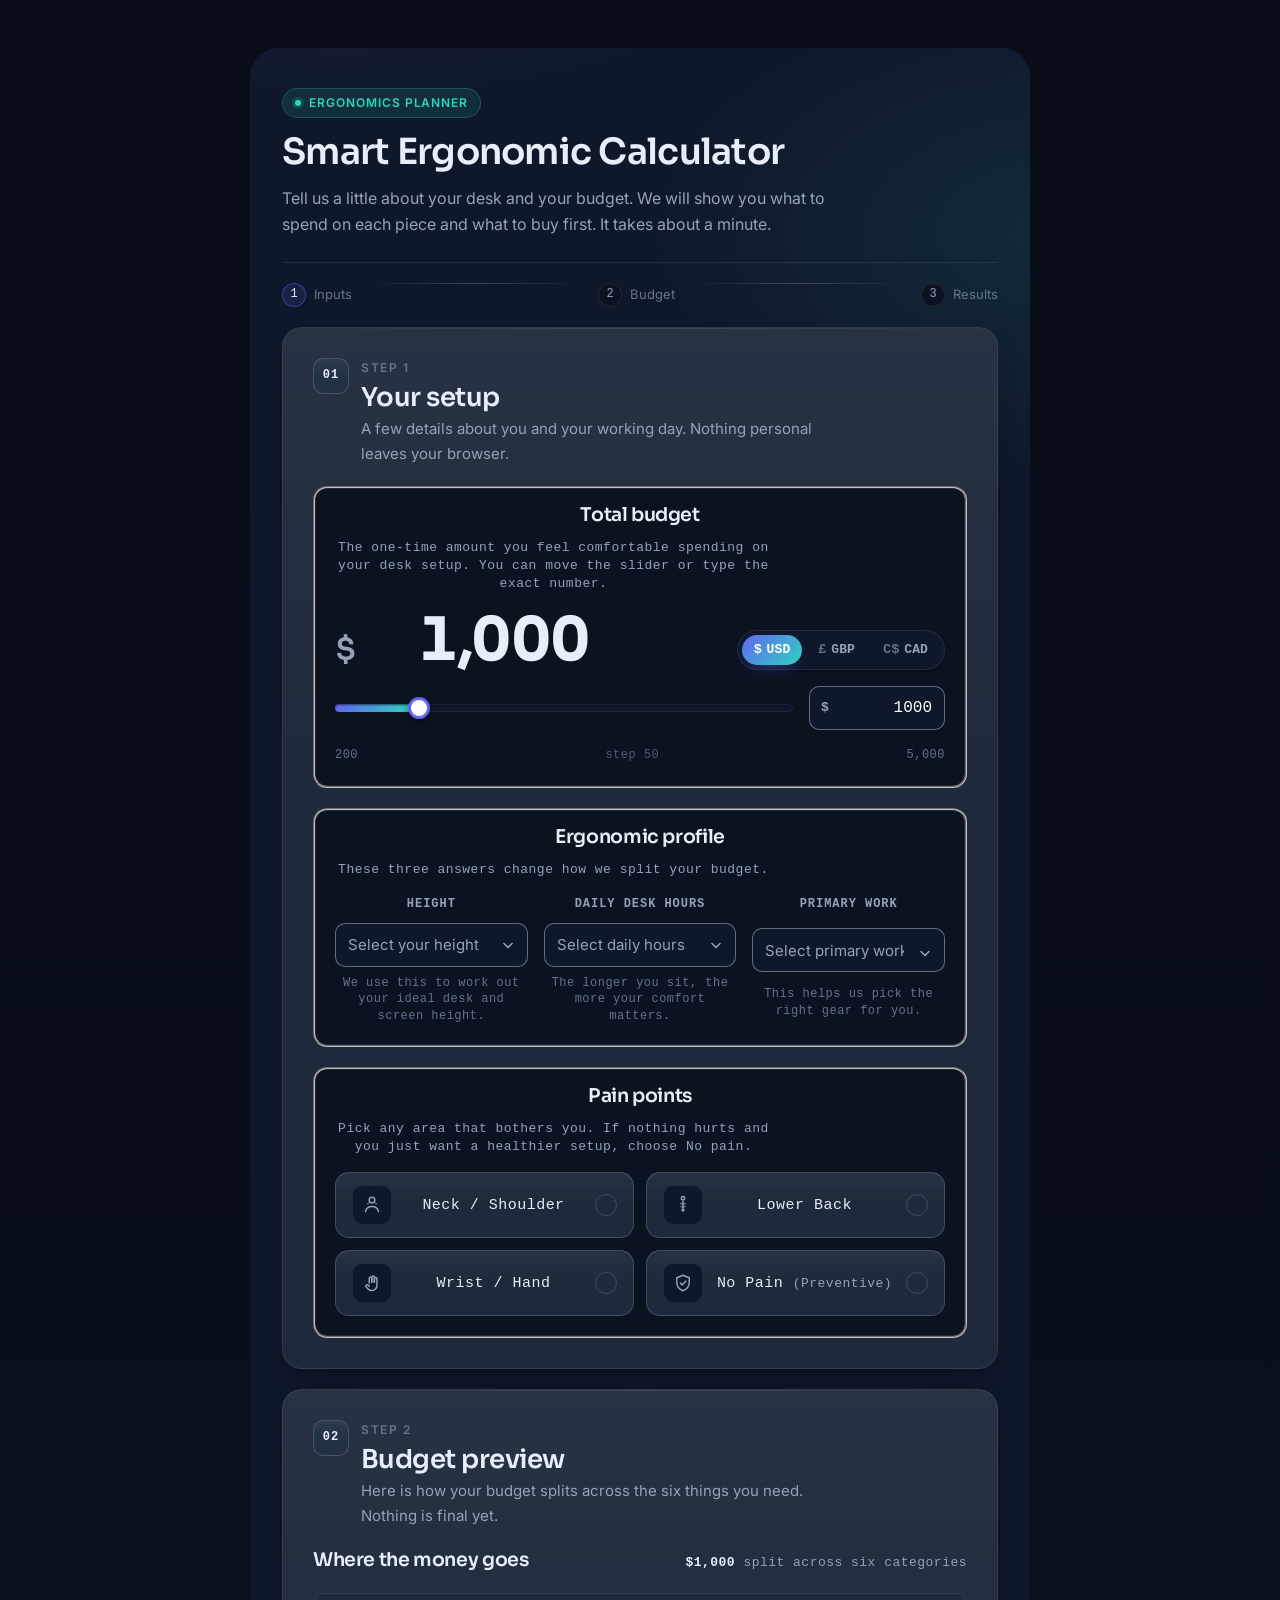
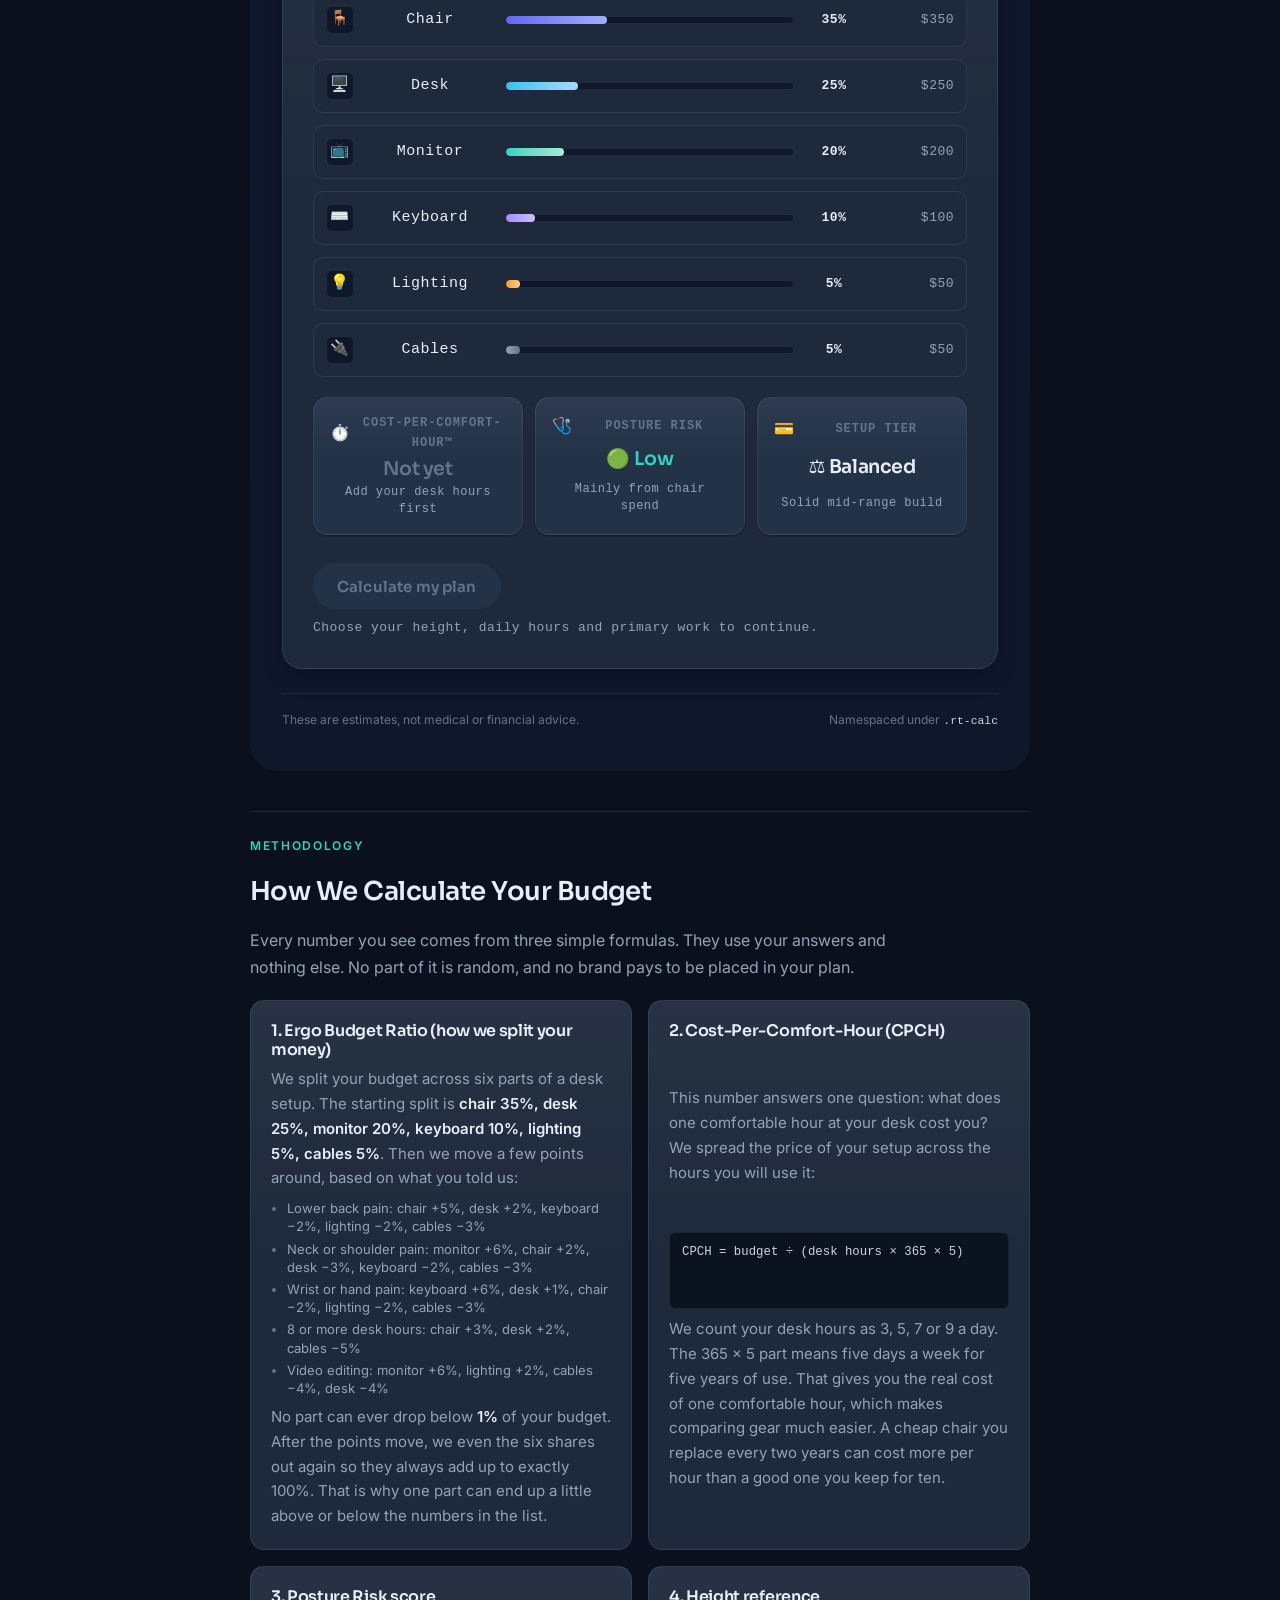
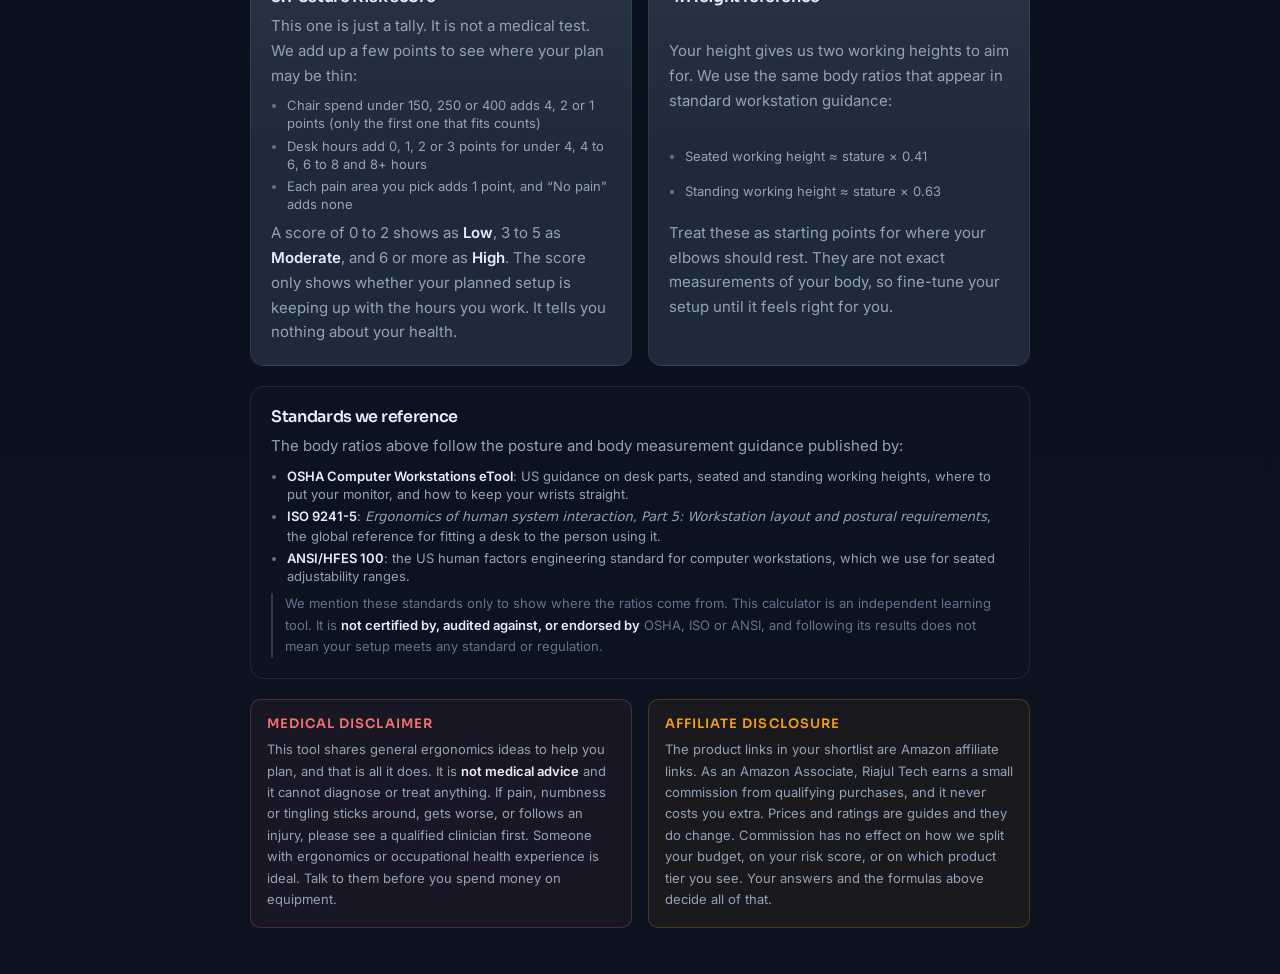
==== commit cb659ca3: "Phase 12: force dark-mode form fields against WordPress theme styles The widget is live on a Generat" ====
--- a/index.html
+++ b/index.html
@@ -19,7 +19,7 @@
 
     add_action( 'wp_enqueue_scripts', function () {
         $dir = plugin_dir_url( __FILE__ );
-        $ver = '0.10.0';
+        $ver = '0.11.0';
         wp_enqueue_style(  'rt-tokens', $dir . 'assets/css/rt-tokens.css', [], $ver );
         wp_enqueue_style(  'rt-calc',   $dir . 'assets/css/rt-calc.css',   [ 'rt-tokens' ], $ver );
         wp_enqueue_script( 'rt-calc',   $dir . 'assets/js/rt-calc.js',     [], $ver, true );
--- a/assets/css/rt-tokens.css
+++ b/assets/css/rt-tokens.css
@@ -22,6 +22,31 @@
   --rt-surface-sunken: #0b1220;
   --rt-border: rgba(148, 163, 184, 0.14);
   --rt-border-strong: rgba(148, 163, 184, 0.28);
+
+  /* ---- Form fields (Phase 12) --------------------------------------------
+     WordPress themes style `input` and `select` globally and usually win over
+     a plugin's class-only rules. These semantic tokens give the override layer
+     in rt-calc.css one place to read its colours from, so a theme cannot make
+     a field white by changing the surface palette. */
+  /* The step card sits on --rt-surface (#1e293b), so the fields keep the darker
+     well from the approved design (--rt-bg, #0f172a): 1.22:1 against the card
+     plus a 3.45:1 border reads as an inset control. Swap this single line to
+     var(--rt-surface) if you would rather have fields flush with the card. */
+  --rt-field-bg: var(--rt-bg);               /* #0f172a */
+  --rt-field-bg-hover: var(--rt-surface-raised);
+  --rt-field-text: #ffffff;
+  /* 0.62 alpha composites to roughly 3:1 against --rt-field-bg, which is the
+     WCAG 1.4.11 minimum for a control boundary. A theme border at 0.28 reads as
+     "no border at all" on a dark card. */
+  --rt-field-border: rgba(148, 163, 184, 0.62);
+  --rt-field-border-hover: rgba(148, 163, 184, 0.85);
+  --rt-field-placeholder: #94a3b8;           /* readable light grey */
+  --rt-field-option-bg: var(--rt-surface);   /* native dropdown list */
+  --rt-field-option-checked: var(--rt-accent-strong);
+  /* Bright indigo at 0.85 alpha composites to about 4:1 against --rt-field-bg,
+     so the focus glow is visible on a dark card rather than a faint smudge. */
+  --rt-focus-ring: rgba(129, 140, 248, 0.85);
+  --rt-focus-ring-width: 3px;
 
   /* ---- Text -------------------------------------------------------------- */
   --rt-text: #e8eef9;
--- a/assets/css/rt-calc.css
+++ b/assets/css/rt-calc.css
@@ -1840,3 +1840,215 @@
     grid-template-columns: repeat(2, minmax(0, 1fr));
   }
 }
+
+/* ==========================================================================
+   14. THEME OVERRIDE HARDENING (form fields)
+   --------------------------------------------------------------------------
+   WordPress themes (GeneratePress included) ship global `input`, `select` and
+   `textarea` rules with a white background and dark text. A plugin class alone
+   loses to them whenever the theme rule is more specific or loads later, which
+   is exactly what happened on the live site: invisible placeholder text in the
+   dropdowns and a white box around the budget number.
+
+   This layer is the last thing in the file and it always uses !important, so
+   it wins no matter what the theme does. The trade-off is deliberate: these are
+   our own fields, inside our own widget, and a theme has no business styling
+   them. Everything stays scoped to .rt-calc, so nothing here can reach the rest
+   of the page. Colours come from the Phase 12 field tokens in rt-tokens.css.
+   ========================================================================== */
+
+/* ---- 14.1 Shared field chrome: .rt-select and .rt-input ------------------ */
+
+/* Two classes plus the real DOM wrapper (three) so that even a theme rule
+   carrying its own !important and a wrapper class, for example
+   `.site-content input[type="number"]`, loses on specificity. */
+.rt-calc .rt-select,
+.rt-calc .rt-input,
+.rt-calc .rt-select-wrap .rt-select,
+.rt-calc .rt-input-group .rt-input {
+  /* Surfaces: kill the theme's white box, gradient and inner shadow. */
+  background-color: var(--rt-field-bg) !important;
+  background-image: none !important;
+  color: var(--rt-field-text) !important;
+  /* WebKit paints form text with -webkit-text-fill-color, which ignores
+     `color`, so it must be set explicitly or iOS Safari stays dark-on-dark. */
+  -webkit-text-fill-color: var(--rt-field-text) !important;
+  border: var(--rt-border-width) solid var(--rt-field-border) !important;
+  border-radius: var(--rt-radius-sm) !important;
+  box-shadow: none !important;
+  opacity: 1 !important;
+  outline: none !important;
+  text-shadow: none !important;
+  filter: none !important;
+  /* Native widgets look like the dark palette, and the caret stays visible. */
+  color-scheme: dark !important;
+  caret-color: var(--rt-field-text) !important;
+  /* A theme's content-box would resize the whole grid. */
+  box-sizing: border-box !important;
+  -webkit-appearance: none !important;
+  appearance: none !important;
+}
+
+/* ---- 14.2 Select dropdowns ----------------------------------------------- */
+
+.rt-calc .rt-select {
+  cursor: pointer !important;
+  /* Restore the layout metrics a theme's `padding` / `font-size` can wreck. */
+  width: 100% !important;
+  min-height: 2.75rem !important;
+  padding: var(--rt-space-2) 2.5rem var(--rt-space-2) var(--rt-space-3) !important;
+  font-family: var(--rt-font-sans) !important;
+  font-size: var(--rt-text-base) !important;
+  font-weight: var(--rt-weight-regular) !important;
+  line-height: var(--rt-leading-snug) !important;
+  font-variant-numeric: tabular-nums !important;
+}
+
+.rt-calc .rt-select:hover {
+  background-color: var(--rt-field-bg-hover) !important;
+  border-color: var(--rt-field-border-hover) !important;
+}
+
+/* The unselected state carries the "Select your height" prompt, so it has to
+   read as a placeholder: light grey, never the theme's dark text. */
+.rt-calc .rt-select:has(option[value=""]:checked) {
+  color: var(--rt-field-placeholder) !important;
+  -webkit-text-fill-color: var(--rt-field-placeholder) !important;
+}
+
+/* Native dropdown list, Chrome / Edge / Firefox. Without this the open list is
+   white text on a white popup, which is the classic dark-mode failure. */
+.rt-calc .rt-select option,
+.rt-calc .rt-select optgroup {
+  background-color: var(--rt-field-option-bg) !important;
+  color: var(--rt-field-text) !important;
+  -webkit-text-fill-color: var(--rt-field-text) !important;
+  font-family: var(--rt-font-sans) !important;
+  font-size: var(--rt-text-base) !important;
+}
+
+/* The accent highlight is for a real choice. It must skip the disabled
+   "Select your height" prompt: grey on indigo would drop to 2.4:1, while white on
+   the accent is 6.3:1. */
+.rt-calc .rt-select option:checked:not(:disabled),
+.rt-calc .rt-select option:hover,
+.rt-calc .rt-select option:focus {
+  background-color: var(--rt-field-option-checked) !important;
+  color: var(--rt-field-text) !important;
+  -webkit-text-fill-color: var(--rt-field-text) !important;
+}
+
+.rt-calc .rt-select option:disabled {
+  color: var(--rt-field-placeholder) !important;
+  -webkit-text-fill-color: var(--rt-field-placeholder) !important;
+  opacity: 1 !important;
+}
+
+/* ---- 14.3 Budget number input -------------------------------------------- */
+
+.rt-calc .rt-input {
+  background-color: var(--rt-field-bg) !important;
+  width: 100% !important;
+  min-height: 2.75rem !important;
+  padding: var(--rt-space-2) var(--rt-space-3) !important;
+  font-family: var(--rt-font-mono) !important;
+  font-size: var(--rt-text-md) !important;
+  font-weight: var(--rt-weight-medium) !important;
+  font-variant-numeric: tabular-nums !important;
+  text-align: right !important;
+}
+
+/* The currency prefix is absolutely positioned, so the text must clear it. This
+   is more specific than the rule above, so it keeps the larger left inset. */
+.rt-calc .rt-input-group .rt-input {
+  padding-left: 2.6rem !important;
+}
+
+.rt-calc .rt-input:hover {
+  border-color: var(--rt-field-border-hover) !important;
+}
+
+/* Themes sometimes force a white field on :focus or :focus-within. */
+.rt-calc .rt-input:focus,
+.rt-calc .rt-input:focus-within {
+  background-color: var(--rt-field-bg) !important;
+}
+
+/* Chrome autofill ignores `background-color` and repaints the field an opaque
+   pale yellow / white. An inset shadow the height of the box is the only
+   reliable fix, and it keeps the dark surface. */
+.rt-calc .rt-input:-webkit-autofill,
+.rt-calc .rt-input:-webkit-autofill:hover,
+.rt-calc .rt-input:-webkit-autofill:focus {
+  -webkit-text-fill-color: var(--rt-field-text) !important;
+  -webkit-box-shadow: 0 0 0 1000px var(--rt-field-bg) inset !important;
+  caret-color: var(--rt-field-text) !important;
+  transition: background-color 600000s ease-in-out 0s !important;
+}
+
+/* ---- 14.4 Placeholders --------------------------------------------------- */
+
+.rt-calc .rt-input::placeholder {
+  color: var(--rt-field-placeholder) !important;
+  opacity: 1 !important;
+}
+
+.rt-calc .rt-input::-webkit-input-placeholder {
+  color: var(--rt-field-placeholder) !important;
+  opacity: 1 !important;
+}
+
+.rt-calc .rt-input:-ms-input-placeholder {
+  color: var(--rt-field-placeholder) !important;
+}
+
+/* ---- 14.5 Focus states --------------------------------------------------- */
+
+/* A theme's `outline: 0` plus its own box-shadow is the usual reason a field
+   looks unfocused. Both are reset here, then the accent ring is painted with
+   the ring token so it reads clearly on the dark surface. */
+.rt-calc .rt-select:focus,
+.rt-calc .rt-select:focus-visible,
+.rt-calc .rt-input:focus,
+.rt-calc .rt-input:focus-visible,
+.rt-calc .rt-select-wrap .rt-select:focus,
+.rt-calc .rt-select-wrap .rt-select:focus-visible,
+.rt-calc .rt-input-group .rt-input:focus,
+.rt-calc .rt-input-group .rt-input:focus-visible {
+  background-color: var(--rt-field-bg) !important;
+  color: var(--rt-field-text) !important;
+  -webkit-text-fill-color: var(--rt-field-text) !important;
+  border-color: var(--rt-accent) !important;
+  box-shadow: 0 0 0 var(--rt-focus-ring-width) var(--rt-focus-ring) !important;
+  outline: none !important;
+}
+
+/* Keyboard users get a second, tighter ring so the two modes differ. */
+.rt-calc .rt-select:focus-visible,
+.rt-calc .rt-input:focus-visible,
+.rt-calc .rt-select-wrap .rt-select:focus-visible,
+.rt-calc .rt-input-group .rt-input:focus-visible {
+  box-shadow: 0 0 0 var(--rt-focus-ring-width) var(--rt-focus-ring),
+    0 0 0 1px var(--rt-accent) inset !important;
+}
+
+/* Disabled fields keep their contrast instead of fading into the background. */
+.rt-calc .rt-select:disabled,
+.rt-calc .rt-input:disabled,
+.rt-calc .rt-select-wrap .rt-select:disabled,
+.rt-calc .rt-input-group .rt-input:disabled {
+  background-color: var(--rt-surface-sunken) !important;
+  color: var(--rt-field-placeholder) !important;
+  -webkit-text-fill-color: var(--rt-field-placeholder) !important;
+  opacity: 1 !important;
+  cursor: not-allowed !important;
+}
+
+/* ---- 14.6 Reduced motion keeps the ring, drops the transition ------------- */
+
+@media (prefers-reduced-motion: reduce) {
+  .rt-calc .rt-select,
+  .rt-calc .rt-input {
+    transition: none !important;
+  }
+}
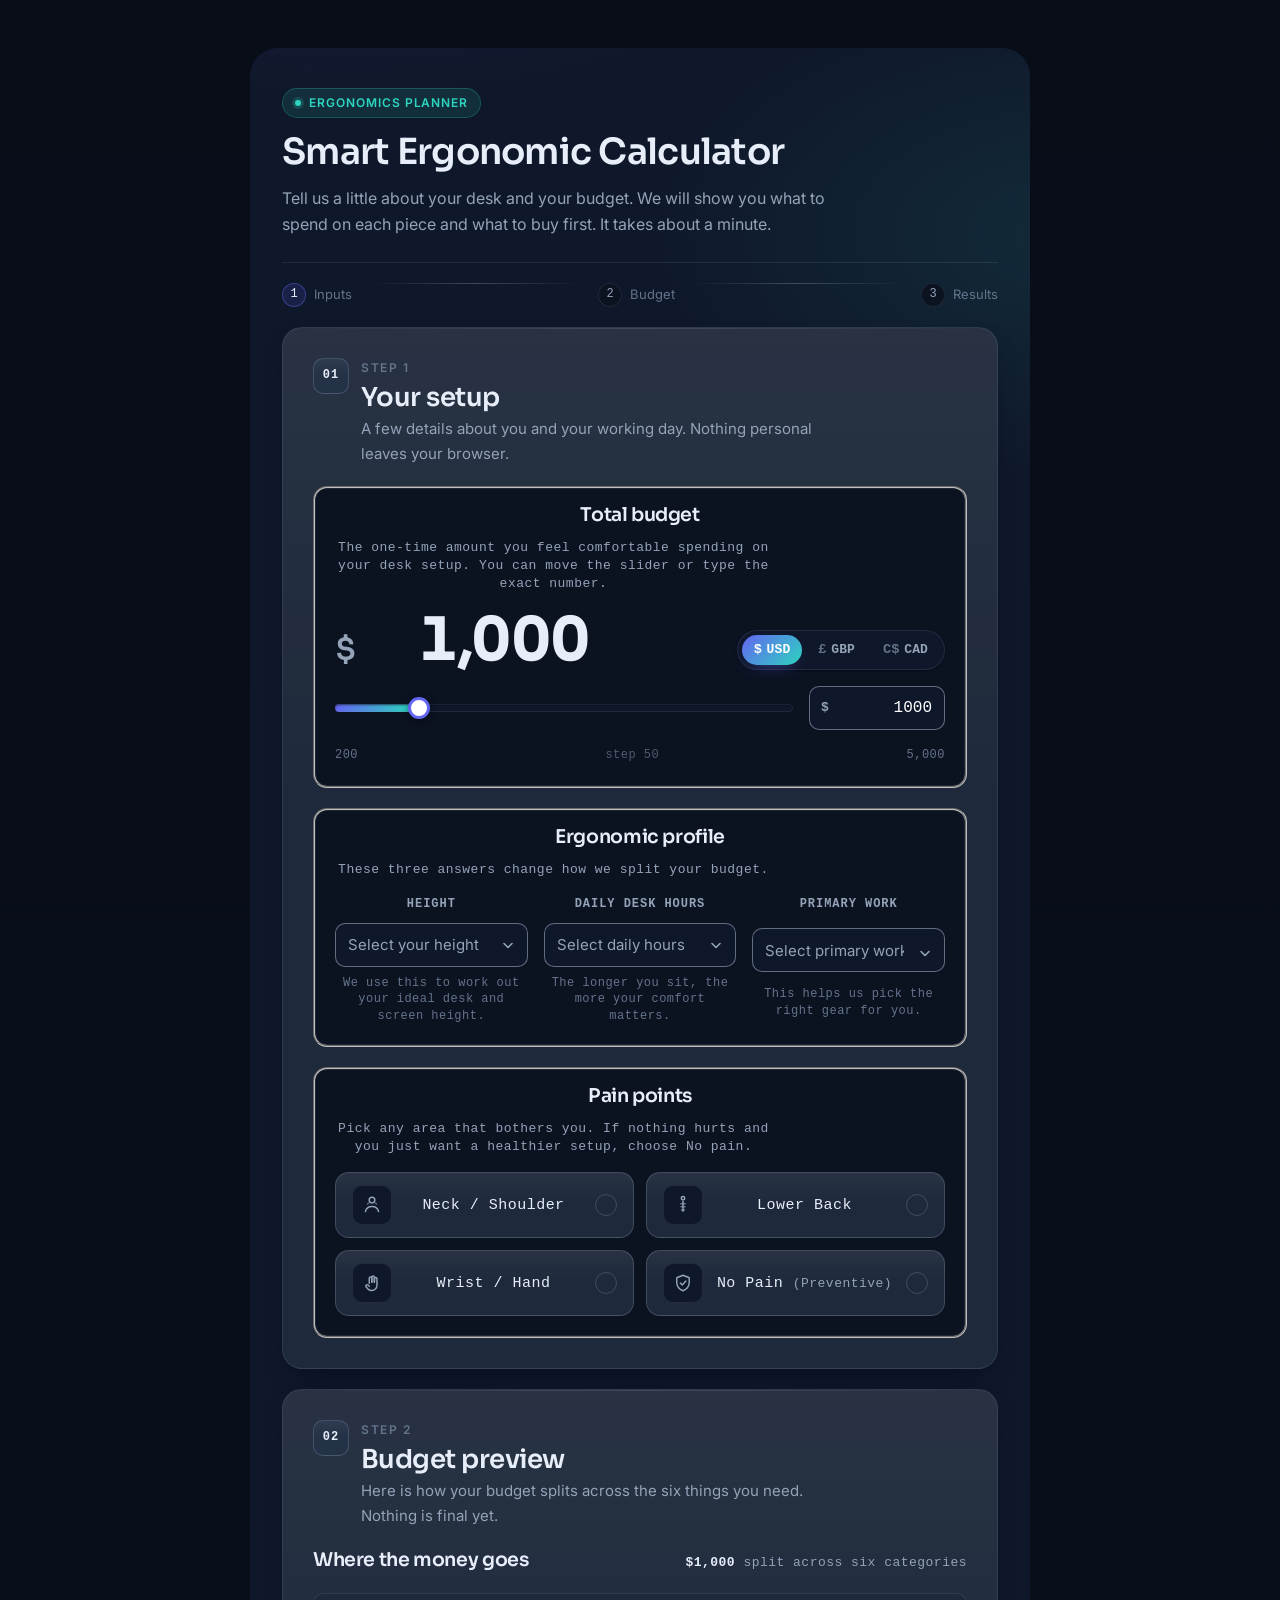
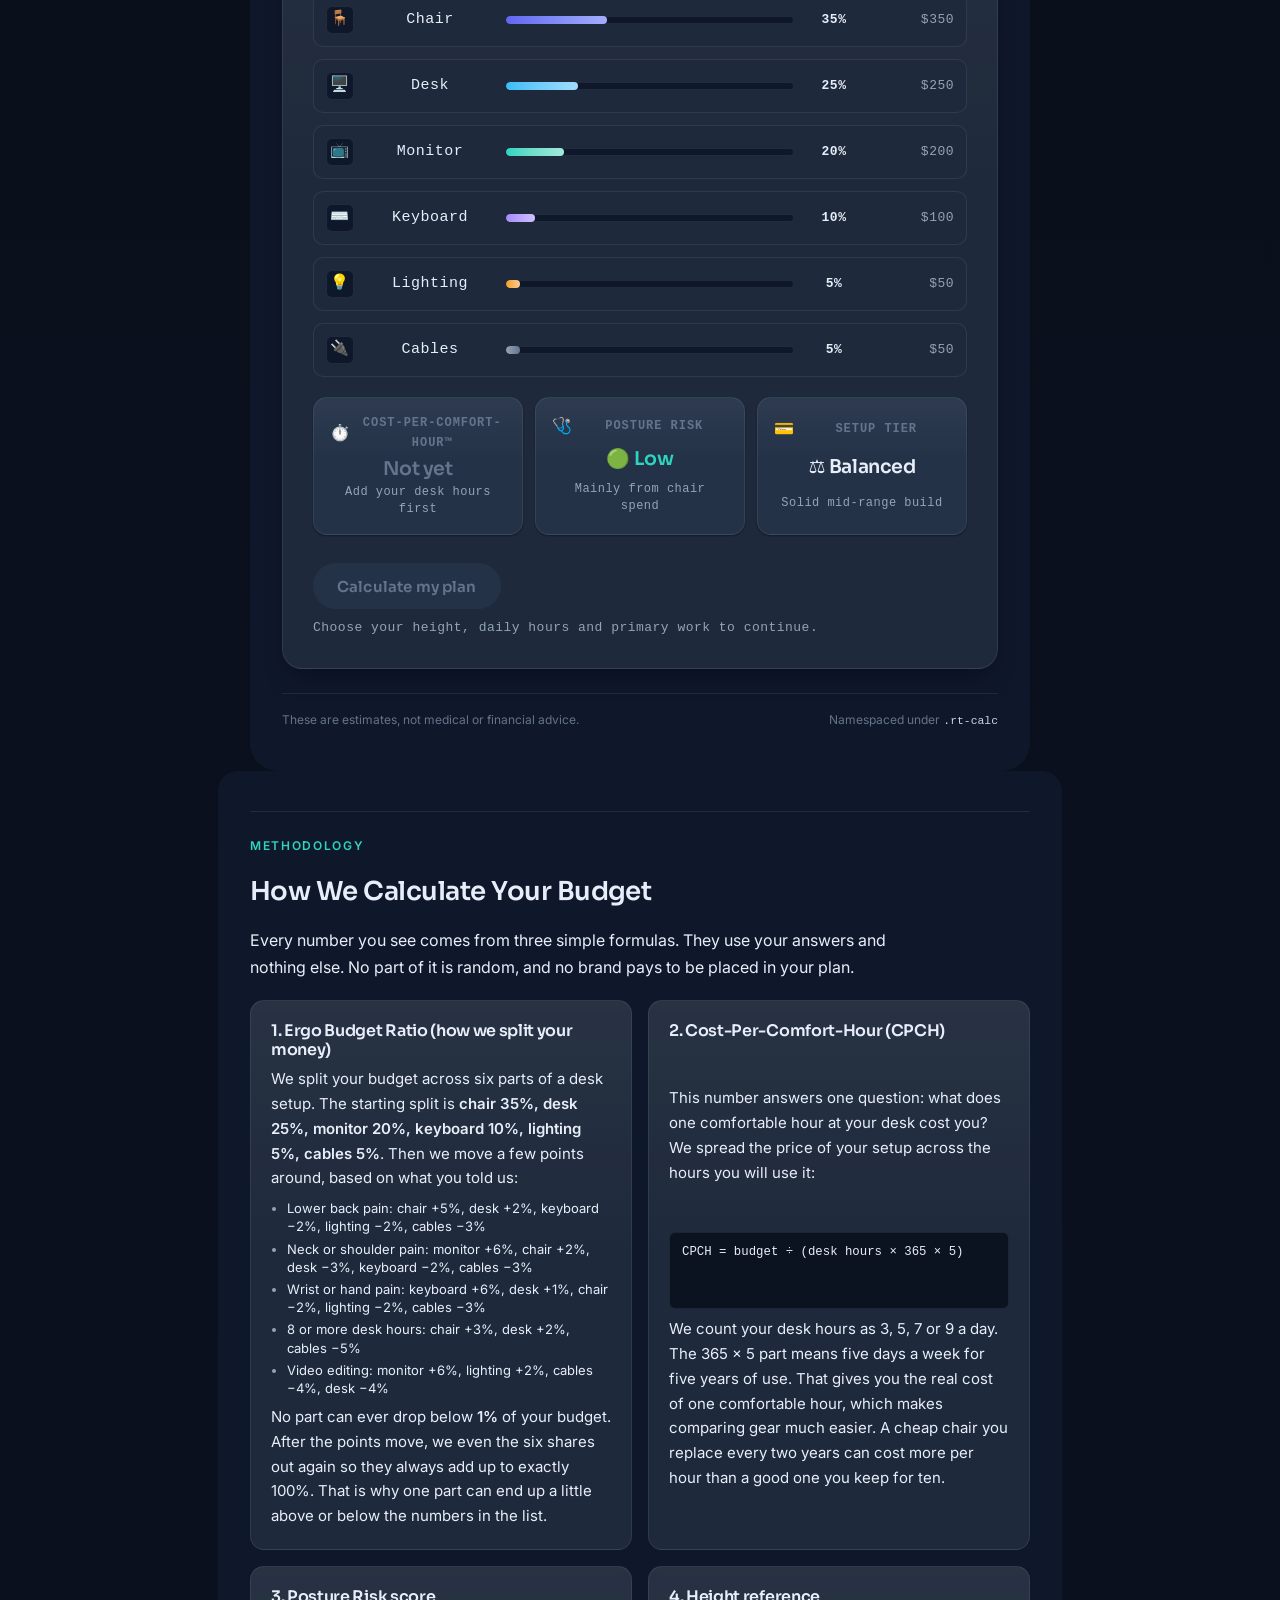
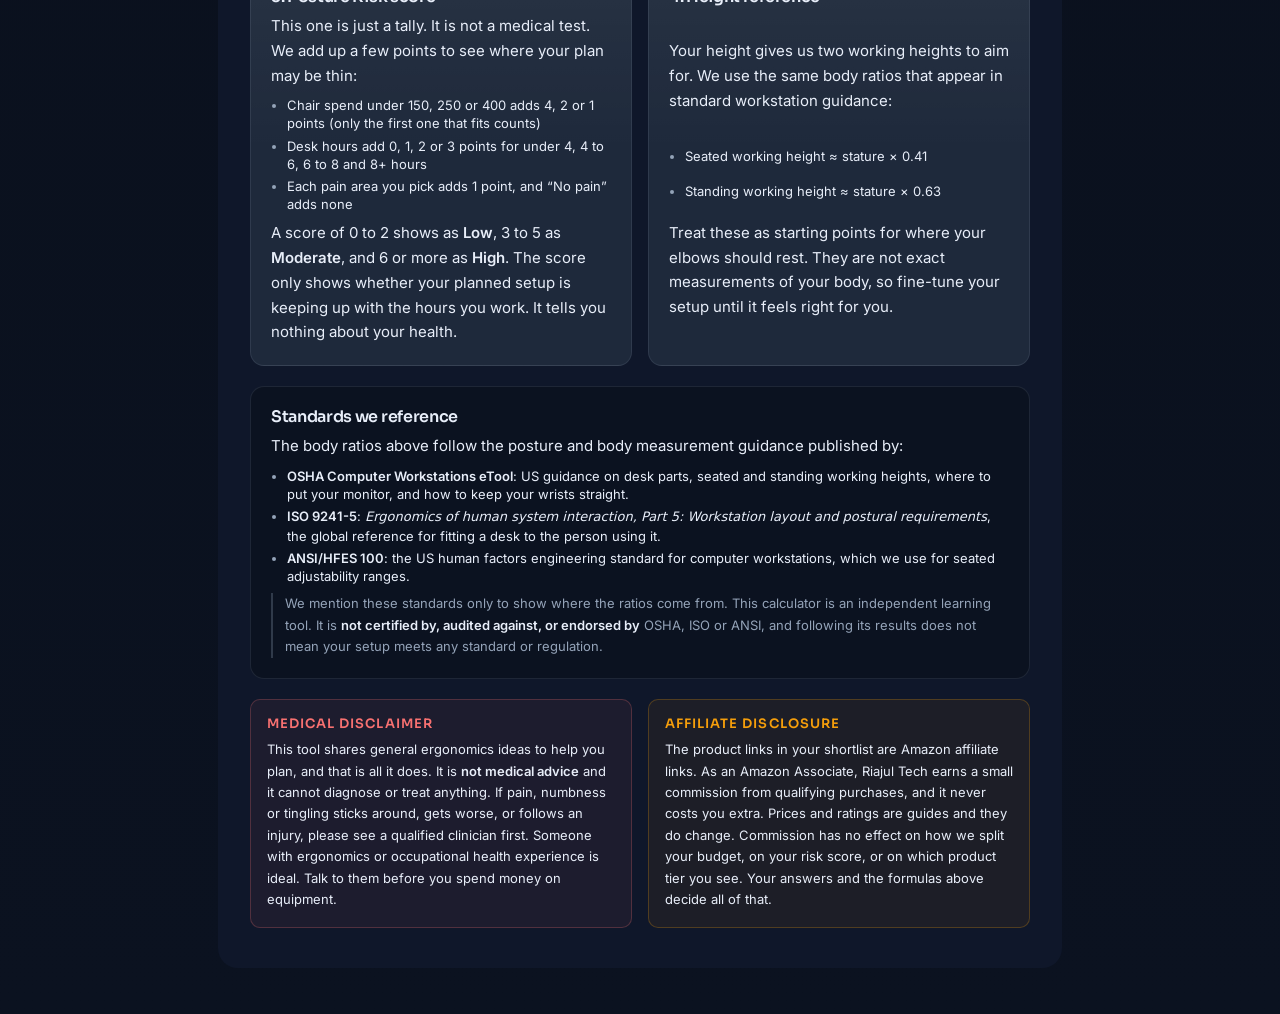
==== commit 095768fd: "Phase 13: fix the live site (slider, methodology, links, boot marker) Slider appeared frozen - Secti" ====
--- a/index.html
+++ b/index.html
@@ -19,7 +19,7 @@
 
     add_action( 'wp_enqueue_scripts', function () {
         $dir = plugin_dir_url( __FILE__ );
-        $ver = '0.11.0';
+        $ver = '0.12.0';
         wp_enqueue_style(  'rt-tokens', $dir . 'assets/css/rt-tokens.css', [], $ver );
         wp_enqueue_style(  'rt-calc',   $dir . 'assets/css/rt-calc.css',   [ 'rt-tokens' ], $ver );
         wp_enqueue_script( 'rt-calc',   $dir . 'assets/js/rt-calc.js',     [], $ver, true );
--- a/assets/css/rt-tokens.css
+++ b/assets/css/rt-tokens.css
@@ -24,27 +24,27 @@
   --rt-border-strong: rgba(148, 163, 184, 0.28);
 
   /* ---- Form fields (Phase 12) --------------------------------------------
-     WordPress themes style `input` and `select` globally and usually win over
-     a plugin's class-only rules. These semantic tokens give the override layer
-     in rt-calc.css one place to read its colours from, so a theme cannot make
-     a field white by changing the surface palette. */
-  /* The step card sits on --rt-surface (#1e293b), so the fields keep the darker
-     well from the approved design (--rt-bg, #0f172a): 1.22:1 against the card
-     plus a 3.45:1 border reads as an inset control. Swap this single line to
-     var(--rt-surface) if you would rather have fields flush with the card. */
+     WordPress themes style `input` and `select` globally and usually win over a
+     plugin's class-only rules, which is how the live site got dark-on-dark
+     dropdowns and a white budget field. These semantic tokens give the override
+     layer in rt-calc.css a single place to read its colours from.
+
+     The step card sits on --rt-surface (#1e293b), so the fields keep the darker
+     well from the approved design: 1.22:1 against the card, plus the 3.45:1
+     border below, reads as an inset control. Change the one --rt-field-bg line
+     to var(--rt-surface) if you would rather have fields flush with the card. */
   --rt-field-bg: var(--rt-bg);               /* #0f172a */
   --rt-field-bg-hover: var(--rt-surface-raised);
-  --rt-field-text: #ffffff;
-  /* 0.62 alpha composites to roughly 3:1 against --rt-field-bg, which is the
-     WCAG 1.4.11 minimum for a control boundary. A theme border at 0.28 reads as
-     "no border at all" on a dark card. */
+  --rt-field-text: #ffffff;                  /* 17.85:1 on the field surface */
+  /* 0.62 alpha composites to about 3.45:1 against --rt-field-bg, the WCAG 1.4.11
+     minimum for a control boundary. 0.28 reads as "no border at all" here. */
   --rt-field-border: rgba(148, 163, 184, 0.62);
   --rt-field-border-hover: rgba(148, 163, 184, 0.85);
-  --rt-field-placeholder: #94a3b8;           /* readable light grey */
+  --rt-field-placeholder: #94a3b8;           /* 6.96:1, AA for body text */
   --rt-field-option-bg: var(--rt-surface);   /* native dropdown list */
   --rt-field-option-checked: var(--rt-accent-strong);
-  /* Bright indigo at 0.85 alpha composites to about 4:1 against --rt-field-bg,
-     so the focus glow is visible on a dark card rather than a faint smudge. */
+  /* Bright indigo at 0.85 alpha composites to about 4.65:1, so the focus glow
+     is clearly visible on a dark field rather than a faint smudge. */
   --rt-focus-ring: rgba(129, 140, 248, 0.85);
   --rt-focus-ring-width: 3px;
 
--- a/assets/css/rt-calc.css
+++ b/assets/css/rt-calc.css
@@ -2052,3 +2052,289 @@
     transition: none !important;
   }
 }
+
+/* ==========================================================================
+   15. THEME OVERRIDE HARDENING: the budget slider
+   --------------------------------------------------------------------------
+   A themed `input[type="range"]` is the most fragile control on the page. Two
+   things break it:
+
+   1. The theme re-enables the native appearance (or paints its own track and
+      thumb), so our thumb vanishes into a white track. That looks like a frozen
+      slider even though the input still works.
+   2. Something in the theme's block wrapper sits on top of the control, so
+      clicks never reach it. `z-index` plus `pointer-events` fixes that, and it
+      is also why the whole strip gets `cursor: pointer`: the drag target has to
+      be the input itself.
+
+   The selectors are doubled up through `.rt-range-wrap`, which is the real
+   parent in the markup, so they outrank a theme's
+   `input[type="range"]::-webkit-slider-thumb` (element plus attribute) even
+   when the theme rule is later in the cascade.
+   ========================================================================== */
+
+/* ---- 15.1 The control itself --------------------------------------------- */
+
+.rt-calc .rt-range-wrap,
+.rt-calc .rt-range-wrap .rt-range,
+.rt-calc .rt-range {
+  position: relative !important;
+  /* Above a theme's decorative overlays, below our own step cards. */
+  z-index: 99 !important;
+  /* Nothing in the theme may swallow the click or the drag. */
+  pointer-events: auto !important;
+}
+
+.rt-calc .rt-range-wrap {
+  display: flex !important;
+  align-items: center !important;
+  min-width: 0 !important;
+  margin: 0 !important;
+  padding: 0 !important;
+  background: transparent !important;
+  border: 0 !important;
+  box-shadow: none !important;
+}
+
+.rt-calc .rt-range-wrap .rt-range,
+.rt-calc .rt-range {
+  width: 100% !important;
+  height: 1.75rem !important;
+  margin: 0 !important;
+  padding: 0 !important;
+  /* The track is drawn by the pseudo-elements below, never by the element. */
+  background: transparent !important;
+  background-color: transparent !important;
+  background-image: none !important;
+  border: 0 !important;
+  border-radius: 0 !important;
+  box-shadow: none !important;
+  cursor: pointer !important;
+  /* Touch drag on mobile, instead of the browser scrolling the page. */
+  touch-action: manipulation !important;
+  /* Without this the theme's native slider wins and our thumb is ignored. */
+  -webkit-appearance: none !important;
+  appearance: none !important;
+  color-scheme: dark !important;
+  accent-color: var(--rt-accent) !important;
+}
+
+/* The strip never takes the focus ring: the thumb carries it. A theme's
+   `outline` on a full-bleed control reads as a bug. */
+.rt-calc .rt-range-wrap .rt-range:focus,
+.rt-calc .rt-range-wrap .rt-range:focus-visible {
+  outline: none !important;
+  box-shadow: none !important;
+}
+
+/* ---- 15.2 WebKit / Blink track and thumb --------------------------------- */
+
+.rt-calc .rt-range-wrap .rt-range::-webkit-slider-runnable-track {
+  height: 0.5rem !important;
+  border: 0 !important;
+  border-radius: var(--rt-radius-pill) !important;
+  background-color: var(--rt-bg) !important;
+  background-image: linear-gradient(
+      90deg,
+      var(--rt-accent) 0%,
+      var(--rt-signal) 100%
+    ),
+    linear-gradient(var(--rt-bg), var(--rt-bg)) !important;
+  background-repeat: no-repeat !important;
+  background-size: var(--rt-range-fill) 100%, 100% 100% !important;
+  box-shadow: inset 0 0 0 1px var(--rt-border),
+    inset 0 1px 2px rgba(2, 6, 23, 0.7) !important;
+}
+
+.rt-calc .rt-range-wrap .rt-range::-webkit-slider-thumb {
+  -webkit-appearance: none !important;
+  appearance: none !important;
+  width: 1.375rem !important;
+  height: 1.375rem !important;
+  /* (track 8px - thumb 22px) / 2 */
+  margin-top: -0.4375rem !important;
+  border-radius: 50% !important;
+  background-color: #fff !important;
+  background-image: none !important;
+  border: 3px solid var(--rt-accent) !important;
+  box-shadow: 0 2px 10px -2px rgba(2, 6, 23, 0.9) !important;
+  cursor: grab !important;
+  transition: box-shadow var(--rt-dur-fast) var(--rt-ease) !important;
+}
+
+.rt-calc .rt-range-wrap .rt-range:active::-webkit-slider-thumb {
+  cursor: grabbing !important;
+}
+
+.rt-calc .rt-range-wrap .rt-range:hover::-webkit-slider-thumb {
+  box-shadow: 0 2px 10px -2px rgba(2, 6, 23, 0.9),
+    0 0 0 6px var(--rt-accent-soft) !important;
+}
+
+.rt-calc .rt-range-wrap .rt-range:focus-visible::-webkit-slider-thumb {
+  outline: 2px solid var(--rt-signal) !important;
+  outline-offset: 3px !important;
+}
+
+/* ---- 15.3 Firefox track and thumb ---------------------------------------- */
+
+.rt-calc .rt-range-wrap .rt-range::-moz-range-track {
+  height: 0.5rem !important;
+  border: 0 !important;
+  border-radius: var(--rt-radius-pill) !important;
+  background-color: var(--rt-bg) !important;
+  background-image: none !important;
+  box-shadow: inset 0 0 0 1px var(--rt-border),
+    inset 0 1px 2px rgba(2, 6, 23, 0.7) !important;
+}
+
+.rt-calc .rt-range-wrap .rt-range::-moz-range-progress {
+  height: 0.5rem !important;
+  border-radius: var(--rt-radius-pill) !important;
+  background-color: var(--rt-accent) !important;
+  background-image: var(--rt-grad-accent) !important;
+}
+
+.rt-calc .rt-range-wrap .rt-range::-moz-range-thumb {
+  width: 1.375rem !important;
+  height: 1.375rem !important;
+  border-radius: 50% !important;
+  background-color: #fff !important;
+  background-image: none !important;
+  border: 3px solid var(--rt-accent) !important;
+  box-shadow: 0 2px 10px -2px rgba(2, 6, 23, 0.9) !important;
+  cursor: grab !important;
+}
+
+.rt-calc .rt-range-wrap .rt-range:focus-visible::-moz-range-thumb {
+  outline: 2px solid var(--rt-signal) !important;
+  outline-offset: 3px !important;
+}
+
+@media (prefers-reduced-motion: reduce) {
+  .rt-calc .rt-range-wrap .rt-range::-webkit-slider-thumb,
+  .rt-calc .rt-range-wrap .rt-range::-moz-range-thumb {
+    transition: none !important;
+  }
+}
+
+/* ==========================================================================
+   16. THEME OVERRIDE HARDENING: the methodology section
+   --------------------------------------------------------------------------
+   `.rt-methodology` sits outside `.rt-calc` by design, so it inherited the
+   theme's page surface. On a white page that meant light text on white, which
+   is unreadable. The section now paints its own dark surface and states the
+   colour of every text node inside it.
+
+   The selectors go through `.rt-methodology__inner`, the real wrapper in the
+   markup, so they outrank a theme's `.entry-content h2` / `.site-content p`
+   even when that theme rule also uses !important.
+   ========================================================================== */
+
+/* ---- 16.1 The surface ---------------------------------------------------- */
+
+/* `[class]` is not decoration: it lifts the selector to two units of
+   specificity, so a theme rule such as `.entry-content section` (one class plus
+   one element) still loses even if it also says !important. */
+.rt-methodology[class] {
+  background-color: var(--rt-bg) !important;
+  color: var(--rt-text) !important;
+  border-radius: var(--rt-radius-lg) !important;
+  /* The design assumed the page painted the edges. It does not any more. */
+  padding-bottom: clamp(1.5rem, 4vw, 2.5rem) !important;
+}
+
+/* ---- 16.2 Every text node inside it -------------------------------------- */
+
+.rt-methodology .rt-methodology__inner,
+.rt-methodology .rt-methodology__inner h1,
+.rt-methodology .rt-methodology__inner h2,
+.rt-methodology .rt-methodology__inner h3,
+.rt-methodology .rt-methodology__inner h4,
+.rt-methodology .rt-methodology__inner h5,
+.rt-methodology .rt-methodology__inner h6,
+.rt-methodology .rt-methodology__inner p,
+.rt-methodology .rt-methodology__inner li,
+.rt-methodology .rt-methodology__inner span,
+.rt-methodology .rt-methodology__inner strong,
+.rt-methodology .rt-methodology__inner b,
+.rt-methodology .rt-methodology__inner em,
+.rt-methodology .rt-methodology__inner i,
+.rt-methodology .rt-methodology__inner small,
+.rt-methodology .rt-methodology__inner code,
+.rt-methodology .rt-methodology__inner blockquote {
+  color: var(--rt-text) !important;
+  -webkit-text-fill-color: var(--rt-text) !important;
+  text-shadow: none !important;
+}
+
+.rt-methodology .rt-methodology__inner a,
+.rt-methodology .rt-methodology__inner a:visited {
+  color: var(--rt-signal) !important;
+  text-decoration: underline !important;
+}
+
+/* Bullets sit on the same surface, so they stop being invisible. */
+.rt-methodology .rt-methodology__inner ::marker {
+  color: var(--rt-text-muted) !important;
+}
+
+/* ---- 16.3 The intentional accents survive the blanket rule ---------------
+   Same !important, higher specificity, so the design reads as designed and
+   still nothing depends on which stylesheet the theme loads last. */
+
+.rt-methodology .rt-methodology__inner .rt-methodology__eyebrow {
+  color: var(--rt-signal) !important;
+  -webkit-text-fill-color: var(--rt-signal) !important;
+}
+
+.rt-methodology .rt-methodology__inner .rt-methodology__formula {
+  color: var(--rt-signal) !important;
+  -webkit-text-fill-color: var(--rt-signal) !important;
+  background-color: var(--rt-surface-sunken) !important;
+  border-color: var(--rt-border) !important;
+}
+
+.rt-methodology .rt-methodology__inner .rt-methodology__note {
+  color: var(--rt-text-muted) !important;
+  -webkit-text-fill-color: var(--rt-text-muted) !important;
+}
+
+.rt-methodology .rt-methodology__inner .rt-methodology__disclaimer .rt-methodology__h3 {
+  color: var(--rt-danger) !important;
+  -webkit-text-fill-color: var(--rt-danger) !important;
+}
+
+.rt-methodology .rt-methodology__inner
+  .rt-methodology__disclaimer
+  + .rt-methodology__disclaimer
+  .rt-methodology__h3 {
+  color: var(--rt-warn) !important;
+  -webkit-text-fill-color: var(--rt-warn) !important;
+}
+
+/* ---- 16.4 The panels inside the section ---------------------------------- */
+
+.rt-methodology .rt-methodology__inner .rt-methodology__card {
+  background-color: var(--rt-surface) !important;
+  background-image: var(--rt-grad-surface) !important;
+  border-color: var(--rt-border) !important;
+}
+
+.rt-methodology .rt-methodology__inner .rt-methodology__standards {
+  background-color: var(--rt-surface-sunken) !important;
+  border-color: var(--rt-border) !important;
+}
+
+.rt-methodology .rt-methodology__inner .rt-methodology__disclaimer {
+  background-color: rgba(248, 113, 113, 0.06) !important;
+  border-color: rgba(248, 113, 113, 0.24) !important;
+}
+
+.rt-methodology
+  .rt-methodology__inner
+  .rt-methodology__disclaimer
+  + .rt-methodology__disclaimer {
+  background-color: rgba(245, 158, 11, 0.06) !important;
+  border-color: rgba(245, 158, 11, 0.24) !important;
+}
